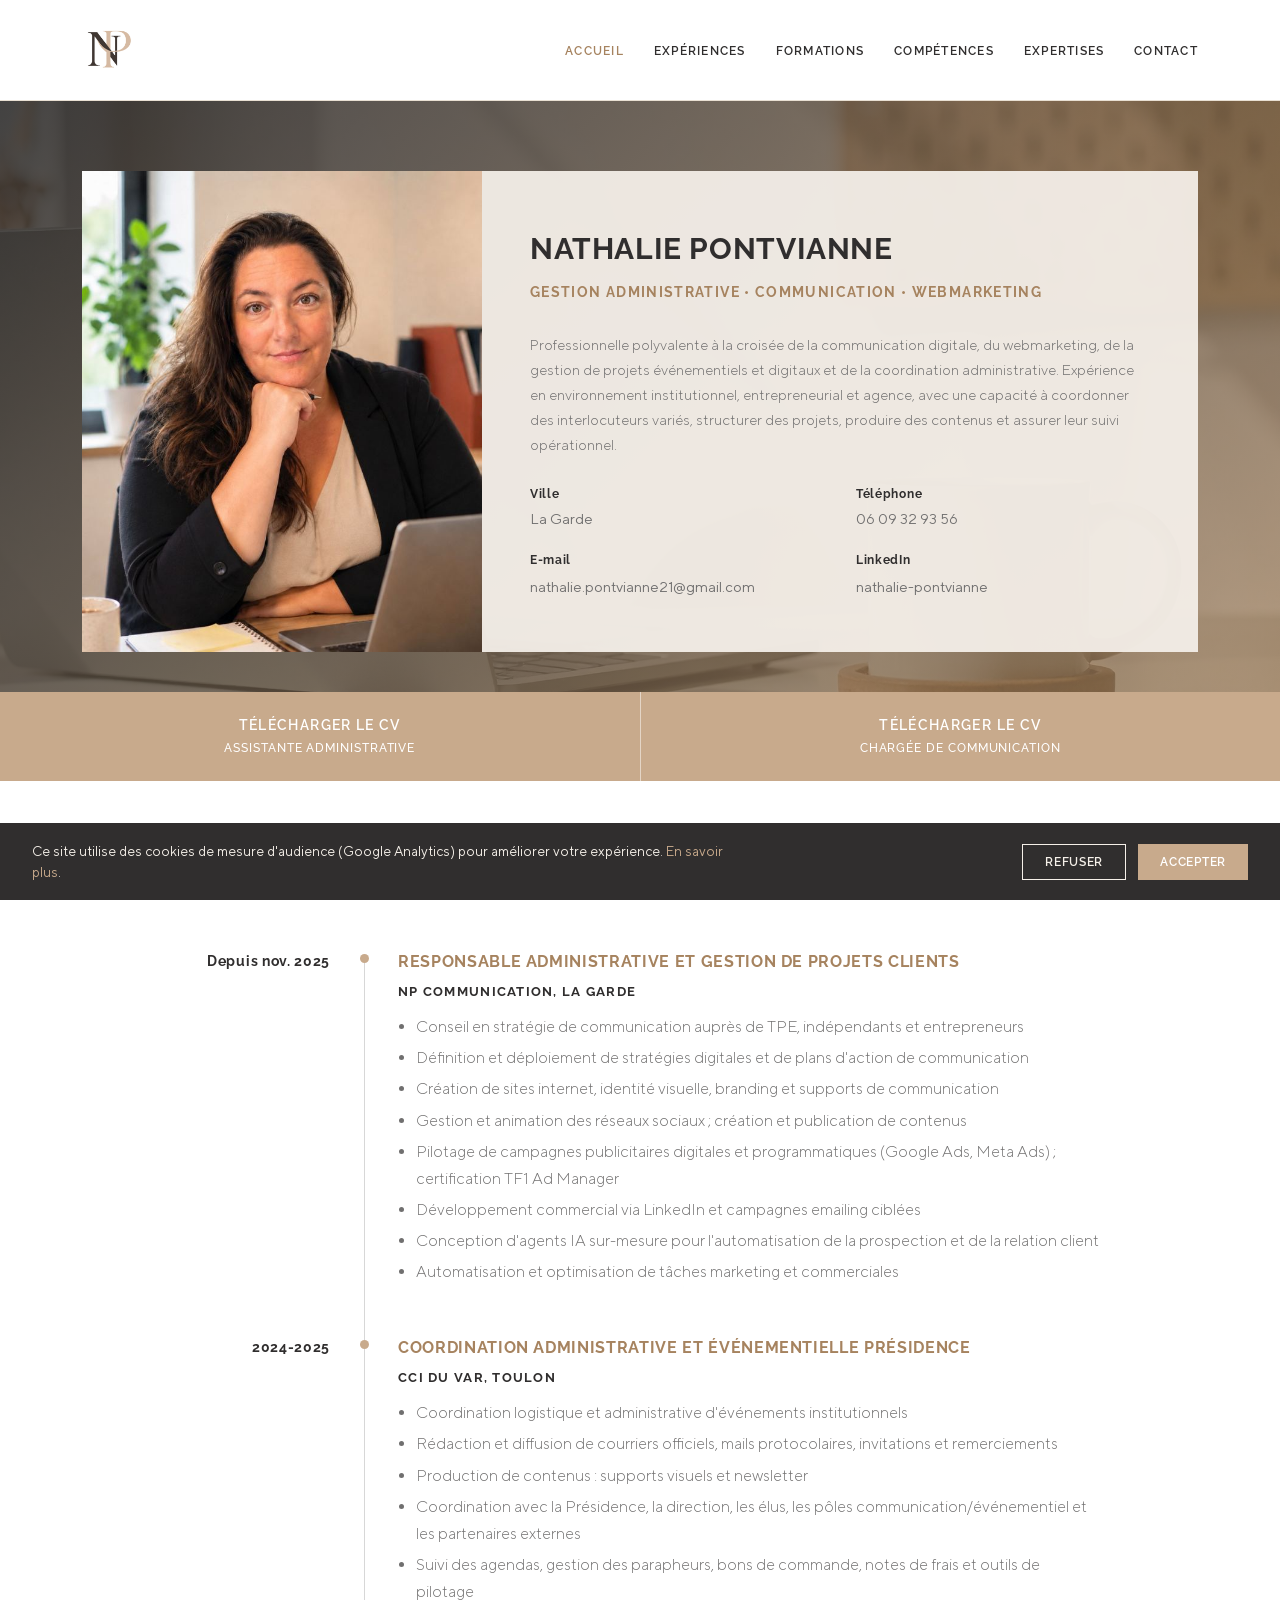
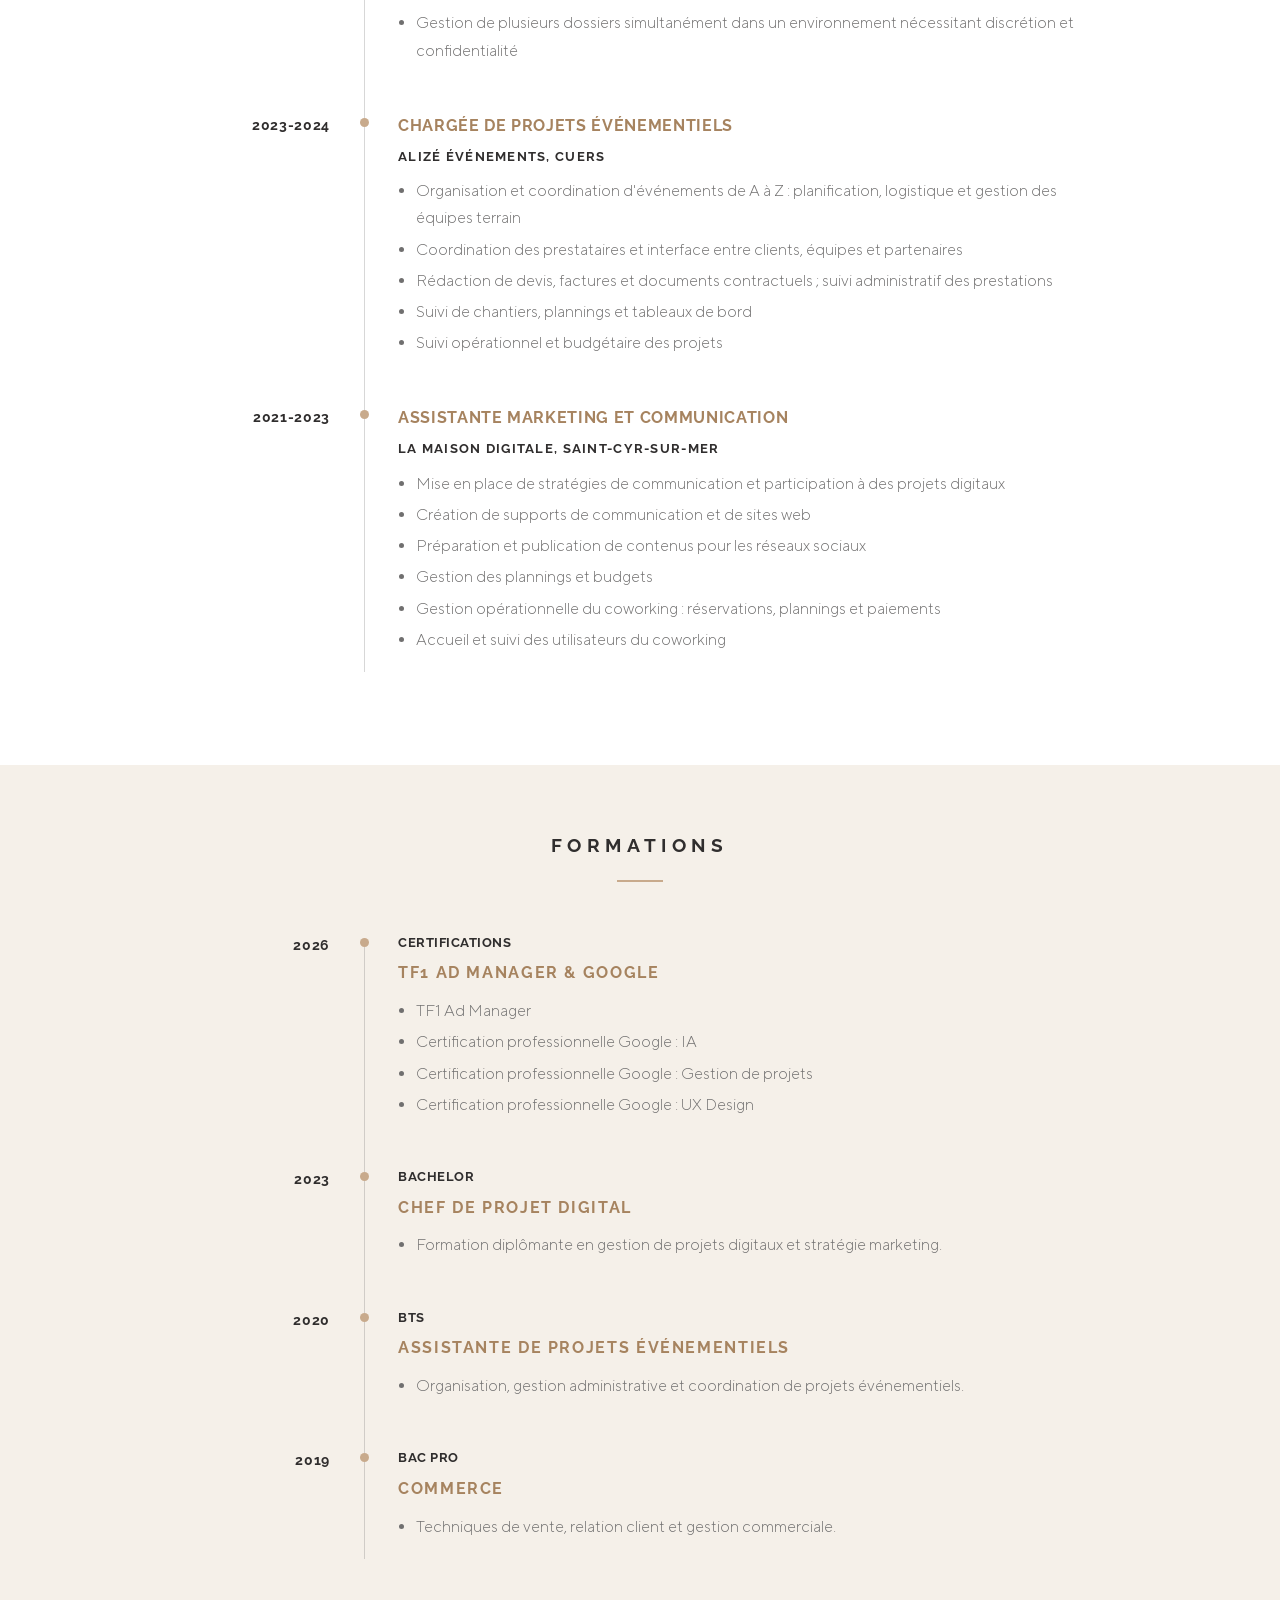
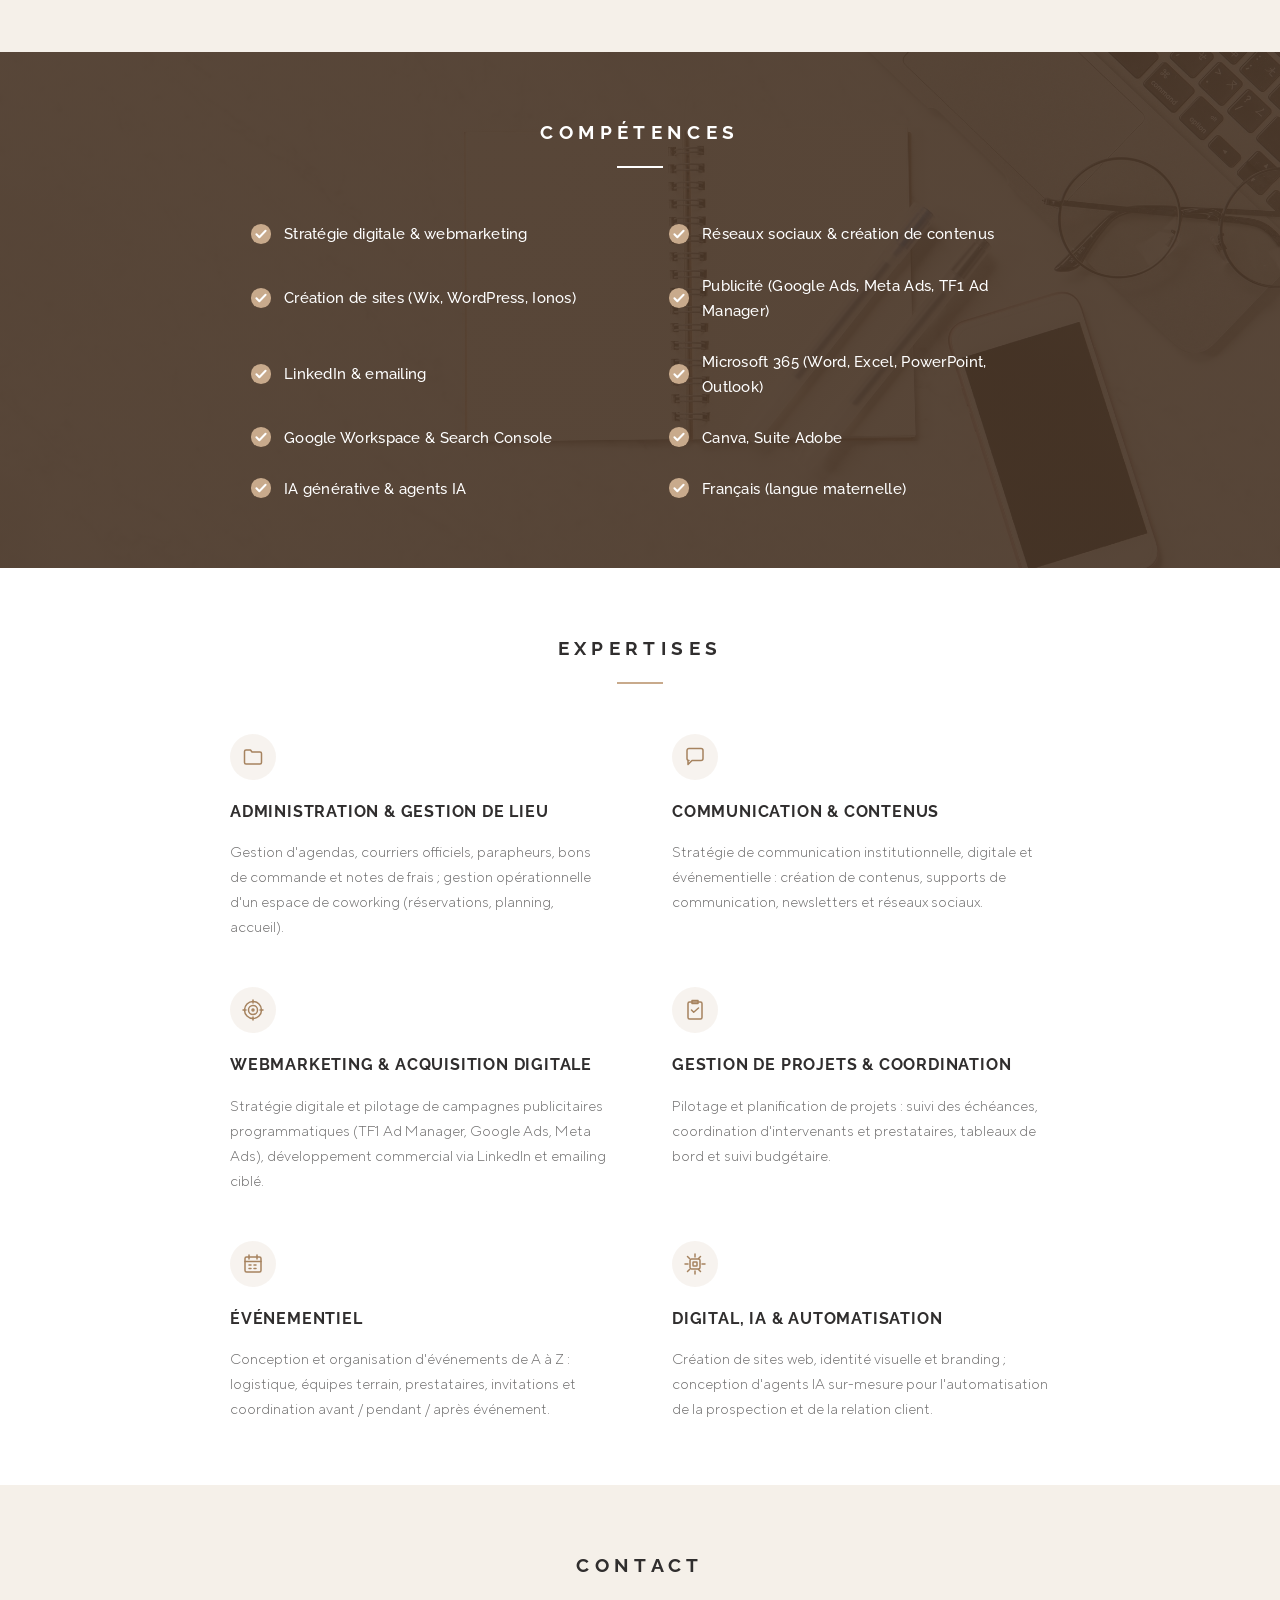
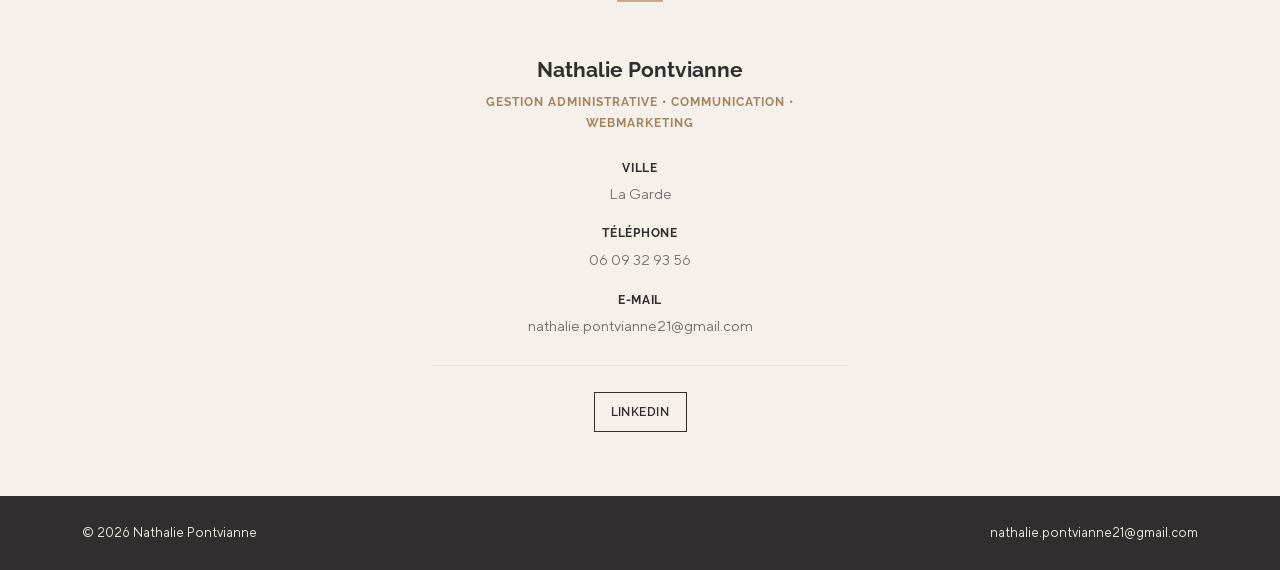
==== index.html @ ce3da9fb "Update index.html" ====
<!DOCTYPE html>
<html lang="fr">
<head>
<meta charset="UTF-8">
<meta name="viewport" content="width=device-width, initial-scale=1.0">
<title>Nathalie Pontvianne | Communication • Webmarketing • Gestion administrative</title>
<meta name="description" content="Nathalie Pontvianne, Communication, Webmarketing et Gestion administrative à La Garde : expérience, formation, expertise et contact.">
<link rel="preconnect" href="https://fonts.googleapis.com">
<link rel="preconnect" href="https://fonts.gstatic.com" crossorigin>
<link href="https://fonts.googleapis.com/css2?family=Raleway:wght@500;600;700;800&display=swap" rel="stylesheet">
<link rel="stylesheet" href="css/style.css?v=6">
<script>
  window.dataLayer = window.dataLayer || [];
  function gtag(){dataLayer.push(arguments);}
  gtag('consent', 'default', { 'analytics_storage': 'denied' });
</script>
<script async src="https://www.googletagmanager.com/gtag/js?id=G-CS874R4XL4"></script>
<script>
  gtag('js', new Date());
  gtag('config', 'G-CS874R4XL4');
</script>
</head>
<body>

<header class="site-header">
  <div class="wrap">
    <a href="#accueil" class="brand">
      <img src="assets/logo-np.png" alt="Nathalie Pontvianne" class="brand-logo">
    </a>
    <button type="button" class="nav-toggle" id="navToggle" aria-label="Ouvrir le menu" aria-expanded="false" aria-controls="siteNav">
      <span></span>
      <span></span>
      <span></span>
    </button>
    <nav id="siteNav">
      <ul>
        <li><a href="#accueil" class="active">Accueil</a></li>
        <li><a href="#experience">Expériences</a></li>
        <li><a href="#formation">Formations</a></li>
        <li><a href="#competences">Compétences</a></li>
        <li><a href="#expertise">Expertises</a></li>
        <li><a href="#contact">Contact</a></li>
      </ul>
    </nav>
  </div>
</header>

<section class="hero" id="accueil">
  <div class="hero-cards">
    <div class="hero-photo-card">
      <img src="assets/photo-hero.jpg" alt="Nathalie Pontvianne">
    </div>
    <div class="hero-info-card">
      <h1>Nathalie Pontvianne</h1>
      <p class="title">Gestion administrative • Communication • Webmarketing</p>
      <p class="bio">Professionnelle polyvalente à la croisée de la communication digitale, du webmarketing, de la gestion de projets événementiels et digitaux et de la coordination administrative. Expérience en environnement institutionnel, entrepreneurial et agence, avec une capacité à coordonner des interlocuteurs variés, structurer des projets, produire des contenus et assurer leur suivi opérationnel.</p>
      <div class="hero-facts">
        <div class="fact">
          <span class="label">Ville</span>
          <div>La Garde</div>
        </div>
        <div class="fact">
          <span class="label">Téléphone</span>
          <div>06 09 32 93 56</div>
        </div>
        <div class="fact">
          <span class="label">E-mail</span>
          <a href="mailto:nathalie.pontvianne21@gmail.com">nathalie.pontvianne21@gmail.com</a>
        </div>
        <div class="fact">
          <span class="label">LinkedIn</span>
          <a href="https://www.linkedin.com/in/nathalie-pontvianne/" target="_blank" rel="noopener">nathalie-pontvianne</a>
        </div>
      </div>
    </div>
  </div>
  <div class="hero-social">
    <a href="CV%20NATHALIE%20PONTVIANNE.pdf" download>Télécharger le CV<span>Assistante administrative</span></a>
    <a href="CV%20Nathalie%20Pontvianne%20Chargee%20communication.pdf" download>Télécharger le CV<span>Chargée de communication</span></a>
  </div>
</section>

<main>

  <section id="experience">
    <div class="section-title-wrap">
      <div class="section-title">Expériences</div>
    </div>
    <div class="wrap timeline">

      <div class="timeline-row">
        <div class="date">Depuis nov. 2025</div>
        <div class="dot"></div>
        <div>
          <span class="role-label">Responsable administrative et gestion de projets clients</span>
          <h3>NP Communication, La Garde</h3>
          <ul>
            <li>Conseil en stratégie de communication auprès de TPE, indépendants et entrepreneurs</li>
            <li>Définition et déploiement de stratégies digitales et de plans d'action de communication</li>
            <li>Création de sites internet, identité visuelle, branding et supports de communication</li>
            <li>Gestion et animation des réseaux sociaux ; création et publication de contenus</li>
            <li>Pilotage de campagnes publicitaires digitales et programmatiques (Google Ads, Meta Ads) ; certification TF1 Ad Manager</li>
            <li>Développement commercial via LinkedIn et campagnes emailing ciblées</li>
            <li>Conception d'agents IA sur-mesure pour l'automatisation de la prospection et de la relation client</li>
            <li>Automatisation et optimisation de tâches marketing et commerciales</li>
          </ul>
        </div>
      </div>

      <div class="timeline-row">
        <div class="date">2024-2025</div>
        <div class="dot"></div>
        <div>
          <span class="role-label">Coordination administrative et événementielle présidence</span>
          <h3>CCI du Var, Toulon</h3>
          <ul>
            <li>Coordination logistique et administrative d'événements institutionnels</li>
            <li>Rédaction et diffusion de courriers officiels, mails protocolaires, invitations et remerciements</li>
            <li>Production de contenus : supports visuels et newsletter</li>
            <li>Coordination avec la Présidence, la direction, les élus, les pôles communication/événementiel et les partenaires externes</li>
            <li>Suivi des agendas, gestion des parapheurs, bons de commande, notes de frais et outils de pilotage</li>
            <li>Gestion de plusieurs dossiers simultanément dans un environnement nécessitant discrétion et confidentialité</li>
          </ul>
        </div>
      </div>

      <div class="timeline-row">
        <div class="date">2023-2024</div>
        <div class="dot"></div>
        <div>
          <span class="role-label">Chargée de projets événementiels</span>
          <h3>Alizé Événements, Cuers</h3>
          <ul>
            <li>Organisation et coordination d'événements de A à Z : planification, logistique et gestion des équipes terrain</li>
            <li>Coordination des prestataires et interface entre clients, équipes et partenaires</li>
            <li>Rédaction de devis, factures et documents contractuels ; suivi administratif des prestations</li>
            <li>Suivi de chantiers, plannings et tableaux de bord</li>
            <li>Suivi opérationnel et budgétaire des projets</li>
          </ul>
        </div>
      </div>

      <div class="timeline-row">
        <div class="date">2021-2023</div>
        <div class="dot"></div>
        <div>
          <span class="role-label">Assistante marketing et communication</span>
          <h3>La Maison Digitale, Saint-Cyr-sur-Mer</h3>
          <ul>
            <li>Mise en place de stratégies de communication et participation à des projets digitaux</li>
            <li>Création de supports de communication et de sites web</li>
            <li>Préparation et publication de contenus pour les réseaux sociaux</li>
            <li>Gestion des plannings et budgets</li>
            <li>Gestion opérationnelle du coworking : réservations, plannings et paiements</li>
            <li>Accueil et suivi des utilisateurs du coworking</li>
          </ul>
        </div>
      </div>

    </div>
  </section>

  <section id="formation">
    <div class="section-title-wrap">
      <div class="section-title">Formations</div>
    </div>
    <div class="wrap timeline">

      <div class="timeline-row">
        <div class="date">2026</div>
        <div class="dot"></div>
        <div>
          <span class="role-label">Certifications</span>
          <h3>TF1 Ad Manager &amp; Google</h3>
          <ul>
            <li>TF1 Ad Manager</li>
            <li>Certification professionnelle Google : IA</li>
            <li>Certification professionnelle Google : Gestion de projets</li>
            <li>Certification professionnelle Google : UX Design</li>
          </ul>
        </div>
      </div>

      <div class="timeline-row">
        <div class="date">2023</div>
        <div class="dot"></div>
        <div>
          <span class="role-label">Bachelor</span>
          <h3>Chef de Projet Digital</h3>
          <ul><li>Formation diplômante en gestion de projets digitaux et stratégie marketing.</li></ul>
        </div>
      </div>

      <div class="timeline-row">
        <div class="date">2020</div>
        <div class="dot"></div>
        <div>
          <span class="role-label">BTS</span>
          <h3>Assistante de projets événementiels</h3>
          <ul><li>Organisation, gestion administrative et coordination de projets événementiels.</li></ul>
        </div>
      </div>

      <div class="timeline-row">
        <div class="date">2019</div>
        <div class="dot"></div>
        <div>
          <span class="role-label">Bac Pro</span>
          <h3>Commerce</h3>
          <ul><li>Techniques de vente, relation client et gestion commerciale.</li></ul>
        </div>
      </div>

    </div>
  </section>

  <section id="competences" class="competences">
    <div class="section-title-wrap">
      <div class="section-title">Compétences</div>
    </div>
    <div class="wrap">
      <div class="competences-grid">
        <div class="tag">Stratégie digitale & webmarketing</div>
        <div class="tag">Réseaux sociaux & création de contenus</div>
        <div class="tag">Création de sites (Wix, WordPress, Ionos)</div>
        <div class="tag">Publicité (Google Ads, Meta Ads, TF1 Ad Manager)</div>
        <div class="tag">LinkedIn & emailing</div>
        <div class="tag">Microsoft 365 (Word, Excel, PowerPoint, Outlook)</div>
        <div class="tag">Google Workspace & Search Console</div>
        <div class="tag">Canva, Suite Adobe</div>
        <div class="tag">IA générative & agents IA</div>
        <div class="tag">Français (langue maternelle)</div>
      </div>
    </div>
  </section>

  <section id="expertise">
    <div class="section-title-wrap">
      <div class="section-title">Expertises</div>
    </div>
    <div class="wrap">
      <div class="expertise-grid">
        <div class="item">
          <span class="icon" aria-hidden="true">
            <svg viewBox="0 0 24 24" fill="none" stroke="currentColor" stroke-width="1.5" stroke-linecap="round" stroke-linejoin="round"><path d="M3.5 6.5A1.5 1.5 0 0 1 5 5h4.5l1.5 2H19A1.5 1.5 0 0 1 20.5 8.5v9A1.5 1.5 0 0 1 19 19H5A1.5 1.5 0 0 1 3.5 17.5v-11Z"></path></svg>
          </span>
          <h3>Administration &amp; gestion de lieu</h3>
          <p>Gestion d'agendas, courriers officiels, parapheurs, bons de commande et notes de frais ; gestion opérationnelle d'un espace de coworking (réservations, planning, accueil).</p>
        </div>
        <div class="item">
          <span class="icon" aria-hidden="true">
            <svg viewBox="0 0 24 24" fill="none" stroke="currentColor" stroke-width="1.5" stroke-linecap="round" stroke-linejoin="round"><path d="M4 5.5A2 2 0 0 1 6 3.5h12A2 2 0 0 1 20 5.5v8A2 2 0 0 1 18 15.5H9l-4 4v-4H6A2 2 0 0 1 4 13.5v-8Z"></path></svg>
          </span>
          <h3>Communication &amp; contenus</h3>
          <p>Stratégie de communication institutionnelle, digitale et événementielle : création de contenus, supports de communication, newsletters et réseaux sociaux.</p>
        </div>
        <div class="item">
          <span class="icon" aria-hidden="true">
            <svg viewBox="0 0 24 24" fill="none" stroke="currentColor" stroke-width="1.5" stroke-linecap="round" stroke-linejoin="round"><circle cx="12" cy="12" r="8.5"></circle><circle cx="12" cy="12" r="4.5"></circle><circle cx="12" cy="12" r="1"></circle><path d="M12 2v3M12 19v3M2 12h3M19 12h3"></path></svg>
          </span>
          <h3>Webmarketing &amp; acquisition digitale</h3>
          <p>Stratégie digitale et pilotage de campagnes publicitaires programmatiques (TF1 Ad Manager, Google Ads, Meta Ads), développement commercial via LinkedIn et emailing ciblé.</p>
        </div>
        <div class="item">
          <span class="icon" aria-hidden="true">
            <svg viewBox="0 0 24 24" fill="none" stroke="currentColor" stroke-width="1.5" stroke-linecap="round" stroke-linejoin="round"><rect x="5" y="4" width="14" height="17" rx="1.5"></rect><path d="M9 2.5h6v3H9z"></path><path d="M8.5 12l2.2 2.2L15.5 10"></path></svg>
          </span>
          <h3>Gestion de projets &amp; coordination</h3>
          <p>Pilotage et planification de projets : suivi des échéances, coordination d'intervenants et prestataires, tableaux de bord et suivi budgétaire.</p>
        </div>
        <div class="item">
          <span class="icon" aria-hidden="true">
            <svg viewBox="0 0 24 24" fill="none" stroke="currentColor" stroke-width="1.5" stroke-linecap="round" stroke-linejoin="round"><rect x="4" y="5" width="16" height="15" rx="1.5"></rect><path d="M4 9.5h16M8 3v4M16 3v4"></path><path d="M8 13h2M13 13h2M8 16.5h2M13 16.5h2"></path></svg>
          </span>
          <h3>Événementiel</h3>
          <p>Conception et organisation d'événements de A à Z : logistique, équipes terrain, prestataires, invitations et coordination avant / pendant / après événement.</p>
        </div>
        <div class="item">
          <span class="icon" aria-hidden="true">
            <svg viewBox="0 0 24 24" fill="none" stroke="currentColor" stroke-width="1.5" stroke-linecap="round" stroke-linejoin="round"><rect x="7" y="7" width="10" height="10" rx="1.5"></rect><rect x="10" y="10" width="4" height="4" rx="0.5"></rect><path d="M12 2v3M12 19v3M2 12h3M19 12h3M4.5 4.5l2 2M17.5 4.5l-2 2M4.5 19.5l2-2M17.5 19.5l-2-2"></path></svg>
          </span>
          <h3>Digital, IA &amp; automatisation</h3>
          <p>Création de sites web, identité visuelle et branding ; conception d'agents IA sur-mesure pour l'automatisation de la prospection et de la relation client.</p>
        </div>
      </div>
    </div>
  </section>

  <section id="contact" class="contact">
    <div class="section-title-wrap">
      <div class="section-title">Contact</div>
    </div>
    <div class="wrap contact-grid">
      <div class="contact-info">
        <h3>Nathalie Pontvianne</h3>
        <p class="title">Gestion administrative • Communication • Webmarketing</p>
        <div class="fact">
          <span class="label">Ville</span>
          <div>La Garde</div>
        </div>
        <div class="fact">
          <span class="label">Téléphone</span>
          <a href="tel:+330609329356">06 09 32 93 56</a>
        </div>
        <div class="fact">
          <span class="label">E-mail</span>
          <a href="mailto:nathalie.pontvianne21@gmail.com">nathalie.pontvianne21@gmail.com</a>
        </div>
        <div class="social-links">
          <a href="https://www.linkedin.com/in/nathalie-pontvianne/" target="_blank" rel="noopener">LinkedIn</a>
        </div>
      </div>
    </div>
  </section>

</main>

<footer>
  <div class="wrap">
    <div>© 2026 Nathalie Pontvianne</div>
    <div>nathalie.pontvianne21@gmail.com</div>
  </div>
</footer>

<script>
(function(){
  var toggle = document.getElementById('navToggle');
  var nav = document.getElementById('siteNav');
  if(!toggle || !nav) return;
  toggle.addEventListener('click', function(){
    var isOpen = nav.classList.toggle('open');
    toggle.classList.toggle('open', isOpen);
    toggle.setAttribute('aria-expanded', isOpen ? 'true' : 'false');
  });
  nav.querySelectorAll('a').forEach(function(link){
    link.addEventListener('click', function(){
      nav.classList.remove('open');
      toggle.classList.remove('open');
      toggle.setAttribute('aria-expanded', 'false');
    });
  });
})();
</script>

<div class="cookie-banner" id="cookieBanner">
  <p>Ce site utilise des cookies de mesure d'audience (Google Analytics) pour améliorer votre expérience. <a href="https://policies.google.com/privacy" target="_blank" rel="noopener">En savoir plus</a>.</p>
  <div class="cookie-banner-actions">
    <button type="button" id="cookieDecline">Refuser</button>
    <button type="button" id="cookieAccept">Accepter</button>
  </div>
</div>

<script>
(function(){
  var banner = document.getElementById('cookieBanner');
  var choice = localStorage.getItem('cookie_consent');
  if(!choice){
    banner.style.display = 'flex';
  } else if(choice === 'granted'){
    gtag('consent', 'update', { 'analytics_storage': 'granted' });
  }
  document.getElementById('cookieAccept').addEventListener('click', function(){
    localStorage.setItem('cookie_consent', 'granted');
    gtag('consent', 'update', { 'analytics_storage': 'granted' });
    banner.style.display = 'none';
  });
  document.getElementById('cookieDecline').addEventListener('click', function(){
    localStorage.setItem('cookie_consent', 'denied');
    banner.style.display = 'none';
  });
})();
</script>

</body>
</html>
---- css/style.css ----
@font-face {
  font-family: 'TT Norms Pro';
  src: url('../fonts/TTNormsPro-Regular.woff2') format('woff2');
  font-weight: 400;
  font-style: normal;
  font-display: swap;
}
@font-face {
  font-family: 'TT Norms Pro';
  src: url('../fonts/TTNormsPro-Light.woff2') format('woff2');
  font-weight: 300;
  font-style: normal;
  font-display: swap;
}
@font-face {
  font-family: 'TT Norms Pro';
  src: url('../fonts/TTNormsPro-LightItalic.woff2') format('woff2');
  font-weight: 300;
  font-style: italic;
  font-display: swap;
}

:root {
  --primary: #C8AA8C;
  --primary-dark: #A6835F;
  --grey: #706F6F;
  --dark: #302E2E;
  --white: #FFFFFF;
  --sand: #F5F0E9;
  --sand-line: #E9E0D3;
  --brown-deep: #4A3728;
  --max-width: 1180px;
}

* { box-sizing: border-box; }

html { scroll-behavior: smooth; }

body {
  margin: 0;
  font-family: 'TT Norms Pro', -apple-system, BlinkMacSystemFont, "Segoe UI", Helvetica, Arial, sans-serif;
  font-weight: 400;
  color: var(--dark);
  background: var(--white);
  line-height: 1.7;
}

h1, h2, h3, .brand, nav a, .section-title, .role-label {
  font-family: 'Raleway', sans-serif;
}

a { color: var(--primary-dark); text-decoration: none; }
a:hover { text-decoration: underline; }

img { max-width: 100%; display: block; }

.wrap {
  max-width: var(--max-width);
  margin: 0 auto;
  padding: 0 32px;
}

/* Header / nav */
header.site-header {
  background: var(--white);
  padding: 24px 0;
  position: sticky;
  top: 0;
  z-index: 20;
  border-bottom: 1px solid var(--sand-line);
}

header.site-header .wrap {
  display: flex;
  align-items: center;
  justify-content: space-between;
  flex-wrap: wrap;
  gap: 14px;
}

.brand {
  display: block;
  color: var(--dark);
  font-size: 1.35rem;
  font-weight: 700;
  letter-spacing: 0.02em;
}

.brand-logo {
  height: 52px;
  width: auto;
}

nav ul {
  list-style: none;
  display: flex;
  gap: 30px;
  margin: 0;
  padding: 0;
  flex-wrap: wrap;
}

nav a {
  color: var(--dark);
  font-size: 0.78rem;
  letter-spacing: 0.1em;
  font-weight: 600;
  text-transform: uppercase;
}

nav a:hover, nav a.active { color: var(--primary-dark); text-decoration: none; }

.nav-toggle {
  display: none;
  flex-direction: column;
  justify-content: center;
  align-items: center;
  gap: 5px;
  width: 32px;
  height: 32px;
  padding: 0;
  border: none;
  background: transparent;
  cursor: pointer;
  flex-shrink: 0;
}
.nav-toggle span {
  display: block;
  width: 24px;
  height: 2px;
  background: var(--dark);
  transition: transform 0.2s ease, opacity 0.2s ease;
}

/* ===== HERO ===== */
.hero {
  position: relative;
  background: linear-gradient(135deg, rgba(48,46,46,0.88), rgba(166,131,95,0.75)), url('../assets/hero-bg.jpg') center/cover no-repeat;
  padding: 70px 0 0;
}

.hero-cards {
  max-width: var(--max-width);
  margin: 0 auto;
  padding: 0 32px;
  display: flex;
  flex-wrap: wrap;
}

.hero-photo-card {
  width: 400px;
  flex-shrink: 0;
  overflow: hidden;
}

.hero-photo-card img {
  width: 100%;
  height: 100%;
  object-fit: cover;
  object-position: center 20%;
}

.hero-info-card {
  flex: 1 1 320px;
  background: rgba(245, 240, 233, 0.94);
  padding: 52px 48px;
  display: flex;
  flex-direction: column;
  justify-content: center;
  min-height: 460px;
}

.hero-info-card h1 {
  font-size: 1.9rem;
  font-weight: 700;
  letter-spacing: 0.02em;
  text-transform: uppercase;
  color: var(--dark);
  margin: 0 0 6px;
}

.hero-info-card .title {
  font-family: 'Raleway', sans-serif;
  font-size: 0.85rem;
  font-weight: 700;
  letter-spacing: 0.1em;
  text-transform: uppercase;
  color: var(--primary-dark);
  margin: 0 0 28px;
}

.hero-info-card .bio {
  font-size: 0.92rem;
  font-weight: 300;
  line-height: 1.7;
  color: var(--grey);
  margin: 0 0 28px;
  max-width: 620px;
}

.hero-facts {
  display: grid;
  grid-template-columns: 1fr 1fr;
  gap: 20px 32px;
}

.hero-facts .fact .label {
  display: block;
  font-family: 'Raleway', sans-serif;
  font-size: 0.72rem;
  font-weight: 700;
  letter-spacing: 0.06em;
  color: var(--dark);
  margin-bottom: 2px;
}

.hero-facts .fact div,
.hero-facts .fact a {
  font-size: 0.92rem;
  color: var(--grey);
}

.btn {
  display: inline-block;
  background: var(--primary);
  color: var(--white);
  padding: 13px 26px;
  border-radius: 2px;
  font-family: 'Raleway', sans-serif;
  font-weight: 600;
  font-size: 0.78rem;
  letter-spacing: 0.08em;
  text-transform: uppercase;
}

.btn:hover { background: var(--primary-dark); text-decoration: none; }

.btn.secondary {
  background: transparent;
  border: 1.5px solid var(--dark);
  color: var(--dark);
}
.btn.secondary:hover { background: var(--dark); color: var(--white); }

.hero-social {
  margin-top: 40px;
  display: flex;
}

.hero-social a + a { border-left: 1px solid rgba(255, 255, 255, 0.5); }

.hero-social a span {
  display: block;
  font-size: 0.72rem;
  font-weight: 500;
  letter-spacing: 0.08em;
  margin-top: 2px;
}

.hero-social a {
  display: block;
  flex: 1 1 0;
  background: var(--primary);
  color: var(--white);
  text-align: center;
  padding: 22px 12px;
  font-family: 'Raleway', sans-serif;
  font-weight: 600;
  font-size: 0.85rem;
  letter-spacing: 0.1em;
  text-transform: uppercase;
}
.hero-social a:hover { background: var(--primary-dark); text-decoration: none; }

/* ===== Section titles ===== */
.section-title-wrap {
  text-align: center;
  padding: 64px 0 30px;
}

.section-title {
  font-size: 1.2rem;
  font-weight: 700;
  letter-spacing: 0.28em;
  text-transform: uppercase;
  text-align: center;
  color: var(--dark);
  margin: 0 auto 20px;
}

.section-title::after {
  content: "";
  display: block;
  width: 46px;
  height: 2px;
  background: var(--primary);
  margin: 18px auto 0;
}

main section { padding-bottom: 64px; }

/* ===== Timeline (Expérience / Formation) ===== */
.timeline { overflow: hidden; }

.timeline-row {
  position: relative;
  display: grid;
  grid-template-columns: 150px 20px 1fr;
  gap: 0 24px;
  max-width: 920px;
  margin: 0 auto 44px;
}

.timeline-row::before {
  content: "";
  position: absolute;
  top: 15px;
  left: 184px;
  width: 1px;
  height: calc(100% + 35px);
  background: rgba(112, 111, 111, 0.28);
}

.timeline-row:last-child::before { height: 100%; }

.timeline-row .date {
  font-family: 'Raleway', sans-serif;
  font-weight: 700;
  font-size: 0.85rem;
  letter-spacing: 0.05em;
  color: var(--dark);
  text-align: right;
  padding-top: 2px;
}

.timeline-row .role-label {
  display: block;
  font-size: 1.02rem;
  font-weight: 700;
  letter-spacing: 0.04em;
  text-transform: uppercase;
  color: var(--primary-dark);
  margin-bottom: 6px;
}

.timeline-row .dot {
  width: 9px;
  height: 9px;
  border-radius: 50%;
  background: var(--primary);
  margin-top: 6px;
  justify-self: center;
  position: relative;
}

/* Separation between Expérience et Formation */
#formation {
  background: var(--sand);
}

/* In Formation, the diploma name should read bigger than the diploma type */
#formation .role-label {
  font-size: 0.8rem;
  color: var(--dark);
}
#formation h3 {
  font-size: 1.02rem;
  color: var(--primary-dark);
}

.timeline-row h3 {
  font-size: 0.8rem;
  font-weight: 700;
  letter-spacing: 0.1em;
  text-transform: uppercase;
  margin: 0 0 10px;
  color: var(--dark);
}

.timeline-row ul {
  margin: 0;
  padding-left: 18px;
  color: var(--grey);
  font-weight: 300;
}
.timeline-row li { margin-bottom: 4px; }

/* ===== Compétences (full-bleed, airy) ===== */
.competences {
  background: linear-gradient(rgba(74, 55, 40, 0.92), rgba(74, 55, 40, 0.92)), url('../assets/competences-bg.jpg') center/cover no-repeat;
}

.competences .section-title { color: var(--white); }
.competences .section-title::after { background: var(--white); }

.competences-grid {
  display: grid;
  grid-template-columns: 1fr 1fr;
  gap: 20px 56px;
  max-width: 780px;
  margin: 0 auto;
}

.competences-grid .tag {
  position: relative;
  color: var(--white);
  text-align: left;
  padding: 3px 0 3px 34px;
  font-family: 'Raleway', sans-serif;
  font-weight: 500;
  font-size: 0.92rem;
  letter-spacing: 0.02em;
  min-height: 22px;
  display: flex;
  align-items: center;
}

.competences-grid .tag::before {
  content: "";
  position: absolute;
  left: 0;
  top: 50%;
  transform: translateY(-50%);
  width: 22px;
  height: 22px;
  background-image: url("data:image/svg+xml,%3Csvg xmlns='http://www.w3.org/2000/svg' viewBox='0 0 24 24'%3E%3Ccircle cx='12' cy='12' r='11' fill='%23C8AA8C'/%3E%3Cpath d='M7 12.3l3.2 3.2L17 8.5' stroke='%23FFFFFF' stroke-width='2.2' fill='none' stroke-linecap='round' stroke-linejoin='round'/%3E%3C/svg%3E");
  background-size: contain;
  background-repeat: no-repeat;
}

/* ===== Expertise ===== */
.expertise-grid {
  display: grid;
  grid-template-columns: repeat(2, 1fr);
  gap: 48px 64px;
  max-width: 820px;
  margin: 0 auto;
  text-align: left;
}

.expertise-grid .item h3 {
  font-size: 1rem;
  font-weight: 700;
  letter-spacing: 0.05em;
  text-transform: uppercase;
  color: var(--dark);
  margin: 0 0 14px;
}

.expertise-grid .item .icon {
  display: flex;
  align-items: center;
  justify-content: center;
  width: 46px;
  height: 46px;
  margin: 0 0 18px;
  border-radius: 50%;
  background: rgba(200, 170, 140, 0.14);
  color: var(--primary-dark);
}
.expertise-grid .item .icon svg {
  width: 24px;
  height: 24px;
}

.expertise-grid .item p {
  color: var(--grey);
  font-weight: 300;
  font-size: 0.92rem;
  margin: 0;
}

/* ===== Contact ===== */
.contact {
  background: var(--sand);
}

.contact-grid {
  max-width: 480px;
  margin: 0 auto;
  text-align: center;
}

.contact-info h3 {
  font-size: 1.3rem;
  font-weight: 700;
  color: var(--dark);
  margin: 0 0 4px;
}

.contact-info .title {
  font-family: 'Raleway', sans-serif;
  font-size: 0.78rem;
  font-weight: 700;
  letter-spacing: 0.08em;
  text-transform: uppercase;
  color: var(--primary-dark);
  margin: 0 0 26px;
}

.contact-info .fact { margin-bottom: 18px; }
.contact-info .fact .label {
  display: block;
  font-family: 'Raleway', sans-serif;
  font-size: 0.72rem;
  font-weight: 700;
  letter-spacing: 0.06em;
  text-transform: uppercase;
  color: var(--dark);
  margin-bottom: 2px;
}
.contact-info .fact div, .contact-info .fact a { color: var(--grey); font-size: 0.92rem; }

.contact-info .social-links {
  display: flex;
  gap: 14px;
  margin-top: 26px;
  padding-top: 26px;
  border-top: 1px solid var(--sand-line);
  flex-wrap: wrap;
  justify-content: center;
}
.contact-info .social-links a {
  color: var(--dark);
  font-weight: 600;
  font-family: 'Raleway', sans-serif;
  font-size: 0.78rem;
  letter-spacing: 0.04em;
  text-transform: uppercase;
  border: 1px solid var(--dark);
  padding: 8px 16px;
}
.contact-info .social-links a:hover { background: var(--dark); color: var(--white); text-decoration: none; }

/* ===== Footer ===== */
footer {
  background: var(--dark);
  color: var(--sand);
  padding: 26px 0;
  font-size: 0.82rem;
}

footer .wrap {
  display: flex;
  justify-content: space-between;
  flex-wrap: wrap;
  gap: 10px;
  align-items: center;
}

footer a { color: var(--sand); }
footer a:hover { color: var(--primary); }

@media (max-width: 900px) {
  .expertise-grid { grid-template-columns: 1fr; gap: 36px; }
}

@media (max-width: 760px) {
  .hero { padding-top: 40px; }
  .hero-cards { flex-direction: column; }
    .hero-photo-card { flex: none; width: 100%; height: 300px; }
    .hero-info-card { flex: none; width: 100%; padding: 36px 28px; min-height: 0; justify-content: flex-start; }
  .hero-info-card .bio { max-width: none; }
  .hero-facts { grid-template-columns: 1fr; }
  .hero-social { flex-direction: column; }
  .hero-social a + a { border-left: none; border-top: 1px solid rgba(255, 255, 255, 0.5); }
  .timeline-row {
    display: block;
    grid-template-columns: none;
    border-left: 2px solid var(--sand-line);
    padding-left: 20px;
    margin-bottom: 36px;
  }
  .timeline-row .date { text-align: left; }
  .timeline-row .dot { display: none; }
  .timeline-row::before { display: none; }
  .timeline-row h3 { margin-top: 10px; }
  .competences-grid { grid-template-columns: 1fr; }
  footer .wrap { flex-direction: column; text-align: center; }

  .nav-toggle { display: flex; }
  .nav-toggle.open span:nth-child(1) { transform: translateY(7px) rotate(45deg); }
  .nav-toggle.open span:nth-child(2) { opacity: 0; }
  .nav-toggle.open span:nth-child(3) { transform: translateY(-7px) rotate(-45deg); }

  header.site-header .wrap { position: relative; }

  nav#siteNav {
    position: absolute;
    top: 100%;
    left: 0;
    right: 0;
    background: var(--white);
    border-bottom: 1px solid var(--sand-line);
    max-height: 0;
    overflow: hidden;
    transition: max-height 0.25s ease;
  }
  nav#siteNav.open { max-height: 400px; }
  nav#siteNav ul {
    flex-direction: column;
    gap: 0;
    padding: 8px 32px 20px;
  }
  nav#siteNav ul li { border-bottom: 1px solid var(--sand-line); }
  nav#siteNav ul li:last-child { border-bottom: none; }
  nav#siteNav ul li a { display: block; padding: 14px 0; }
}

/* ===== Cookie banner ===== */
.cookie-banner {
  display: none;
  position: fixed;
  left: 0;
  right: 0;
  bottom: 0;
  z-index: 50;
  background: var(--dark);
  color: var(--sand);
  padding: 18px 32px;
  align-items: center;
  justify-content: space-between;
  gap: 24px;
  flex-wrap: wrap;
}

.cookie-banner p {
  margin: 0;
  font-size: 0.85rem;
  line-height: 1.5;
  max-width: 720px;
}

.cookie-banner a { color: var(--primary); }

.cookie-banner-actions {
  display: flex;
  gap: 12px;
  flex-shrink: 0;
}

.cookie-banner-actions button {
  border: none;
  cursor: pointer;
  padding: 10px 22px;
  font-family: 'Raleway', sans-serif;
  font-weight: 600;
  font-size: 0.76rem;
  letter-spacing: 0.06em;
  text-transform: uppercase;
}

#cookieDecline {
  background: transparent;
  border: 1px solid var(--sand);
  color: var(--sand);
}
#cookieDecline:hover { background: rgba(245,240,233,0.1); }

#cookieAccept {
  background: var(--primary);
  color: var(--white);
}
#cookieAccept:hover { background: var(--primary-dark); }

@media (max-width: 600px) {
  .cookie-banner { flex-direction: column; align-items: flex-start; }
}
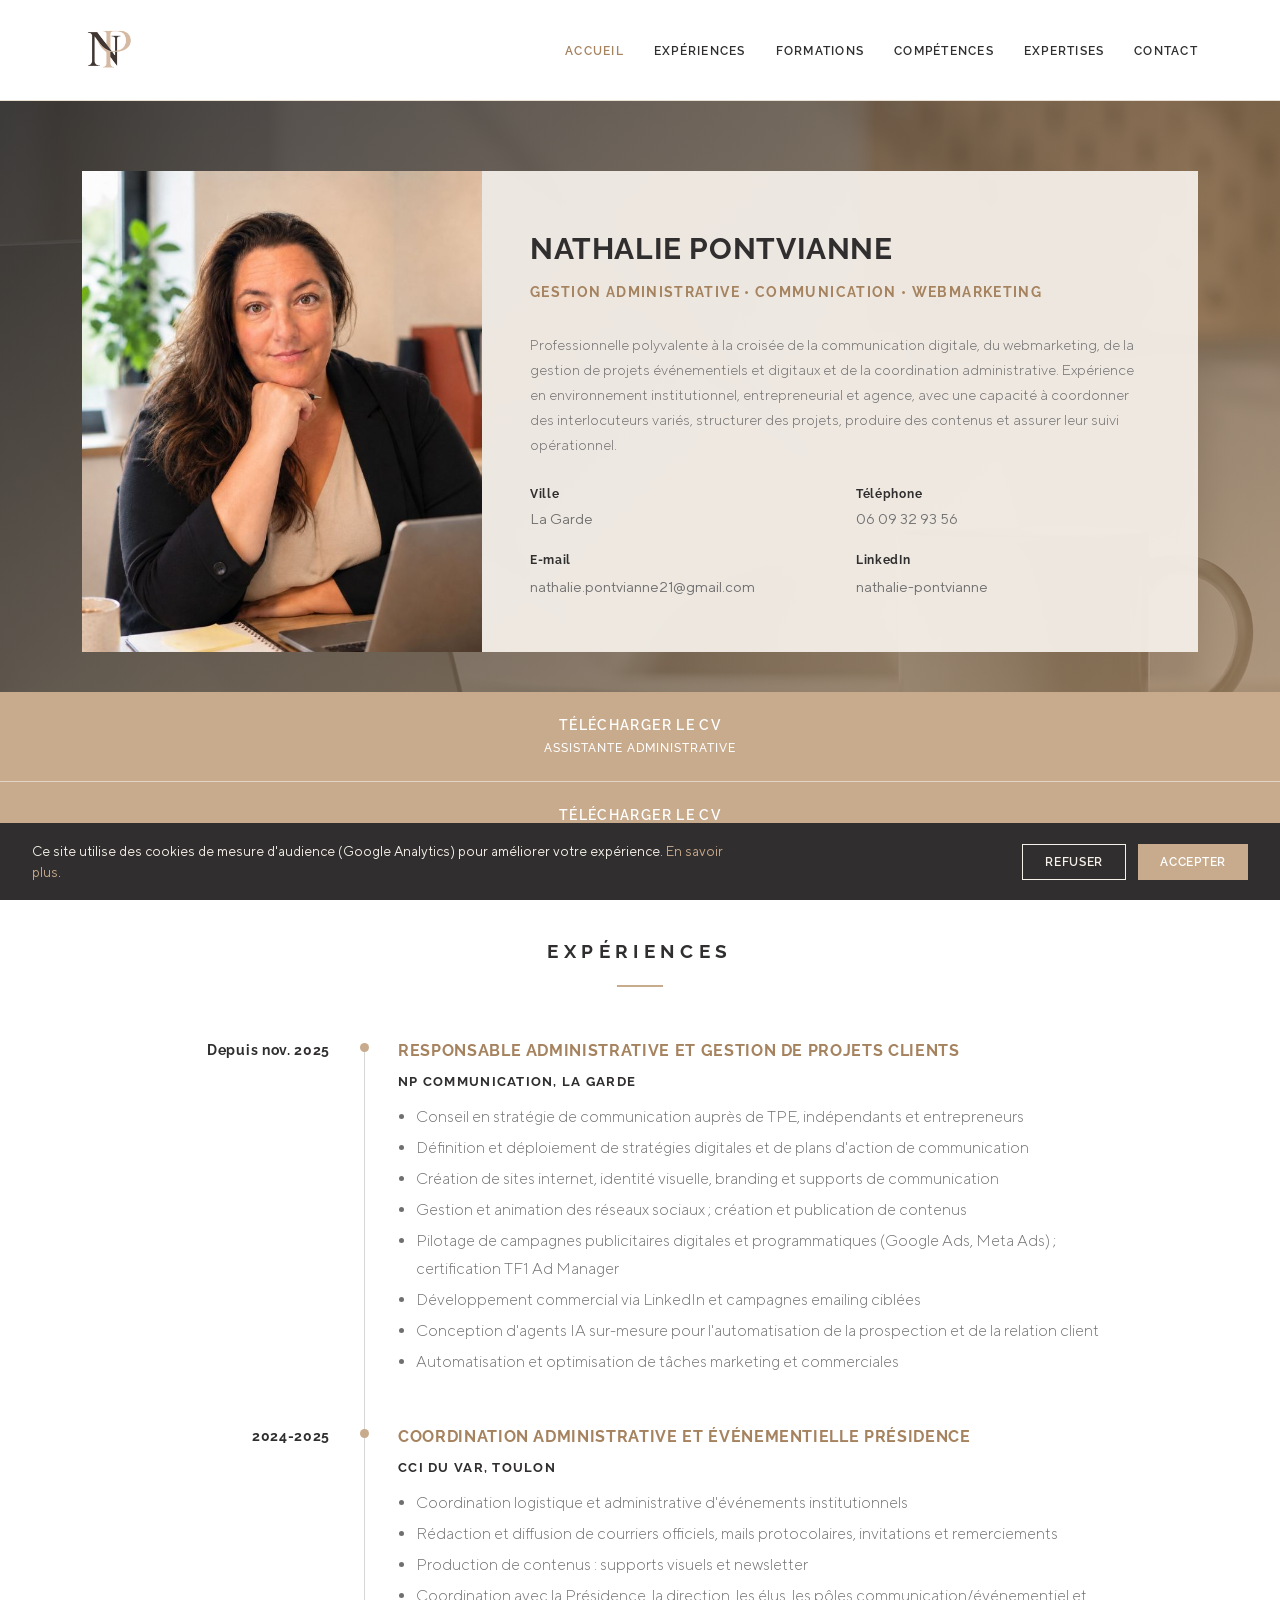
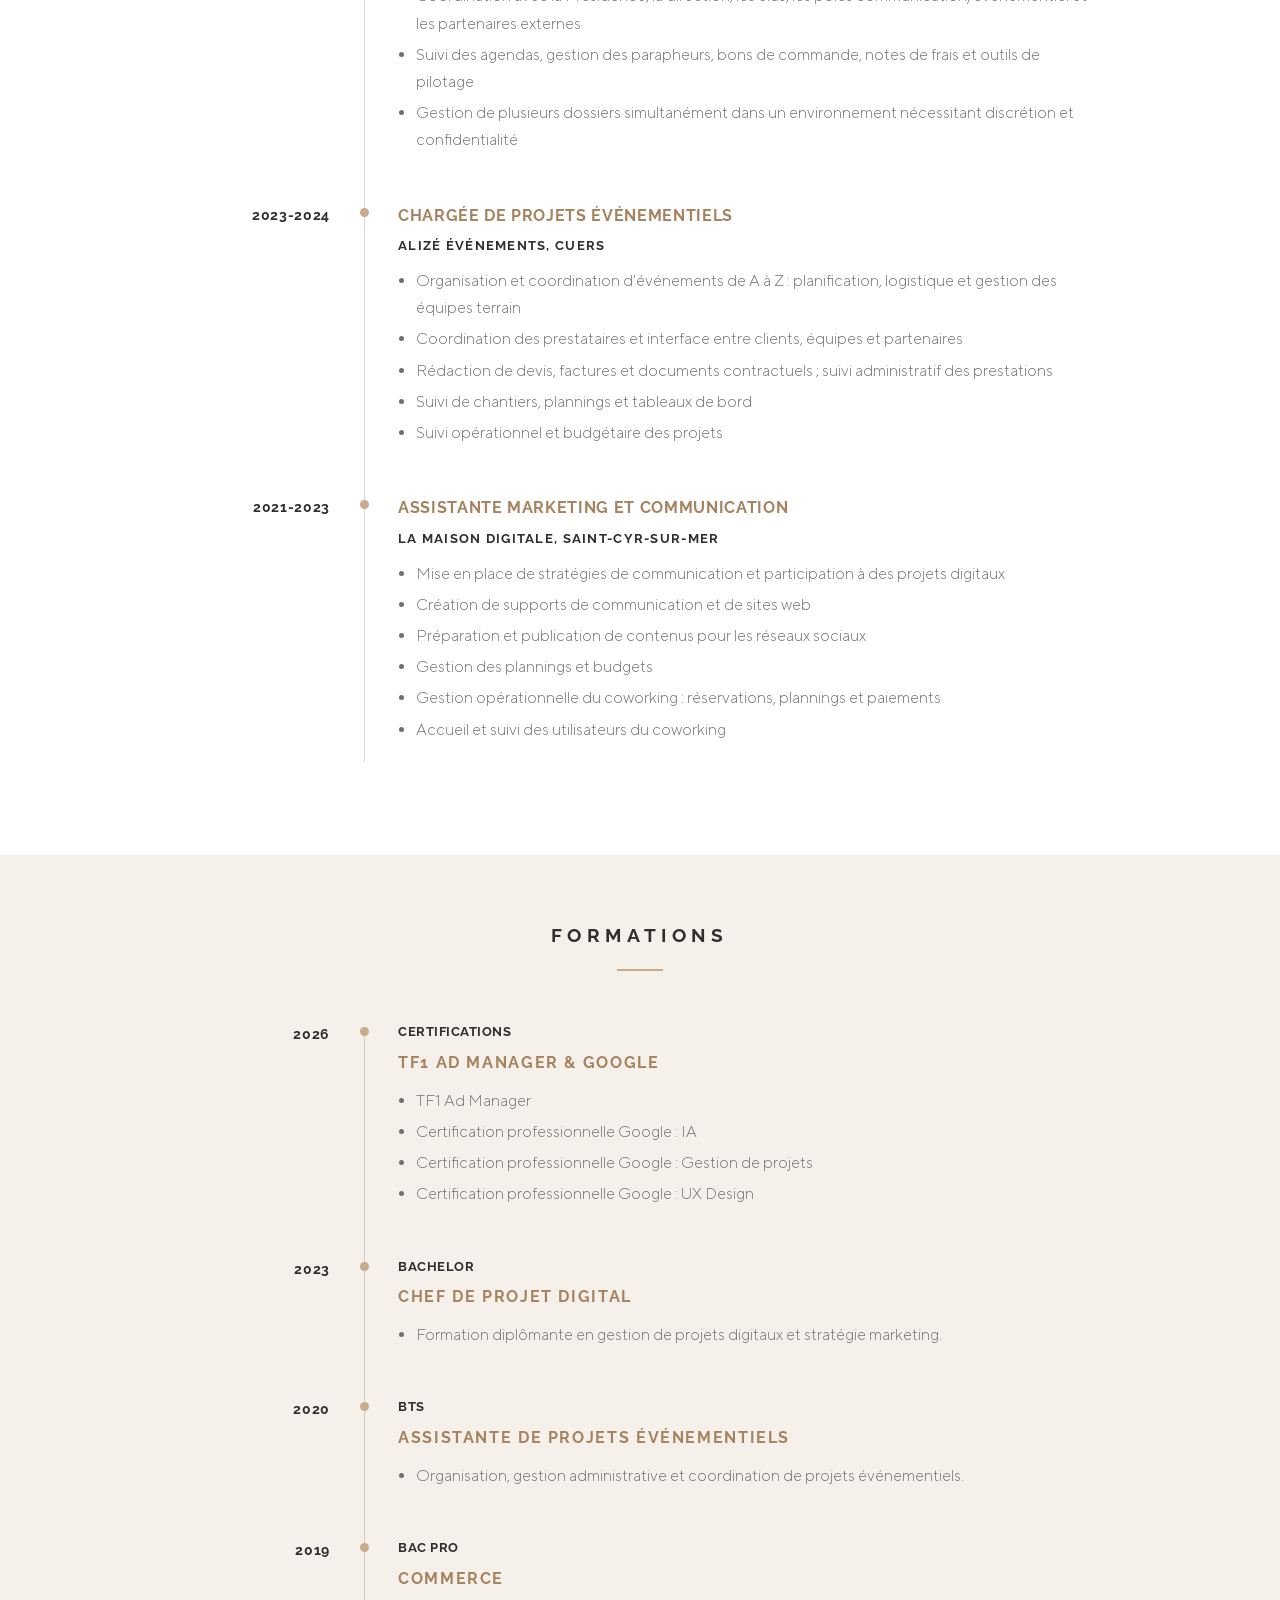
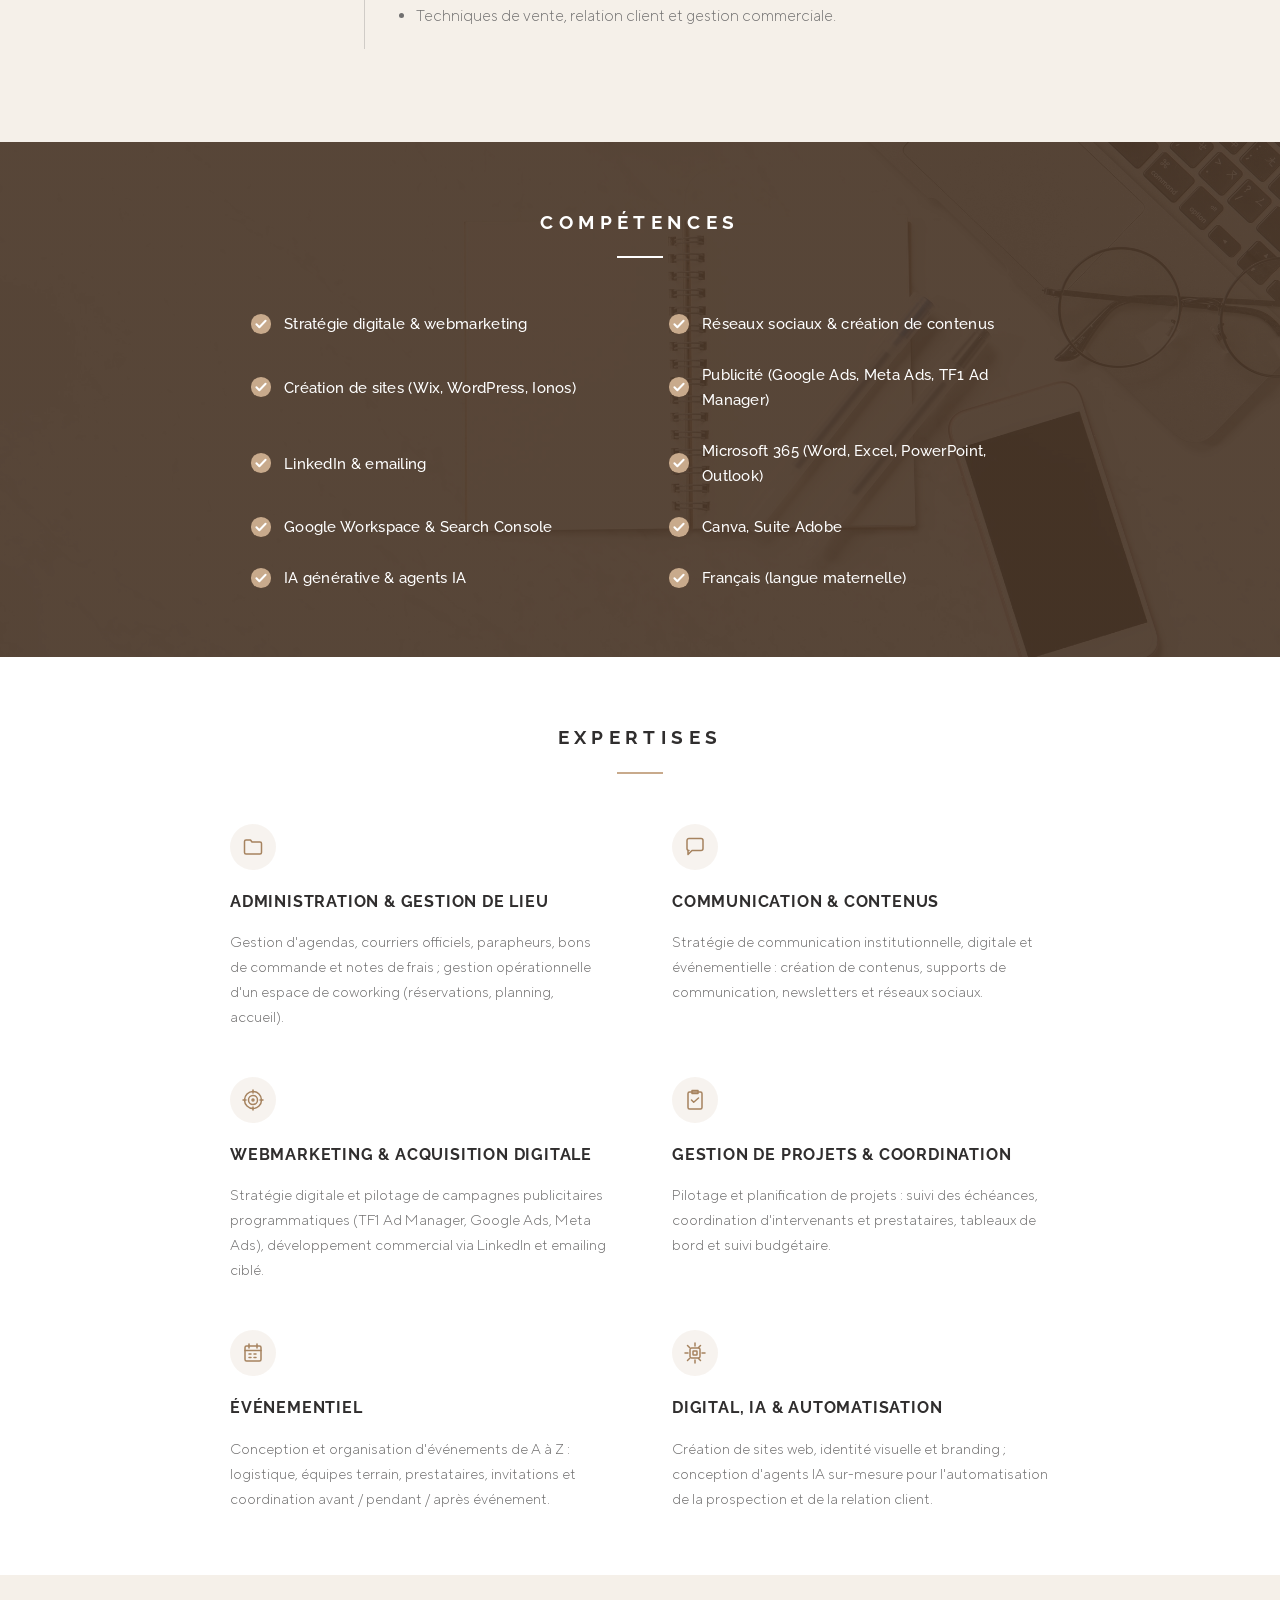
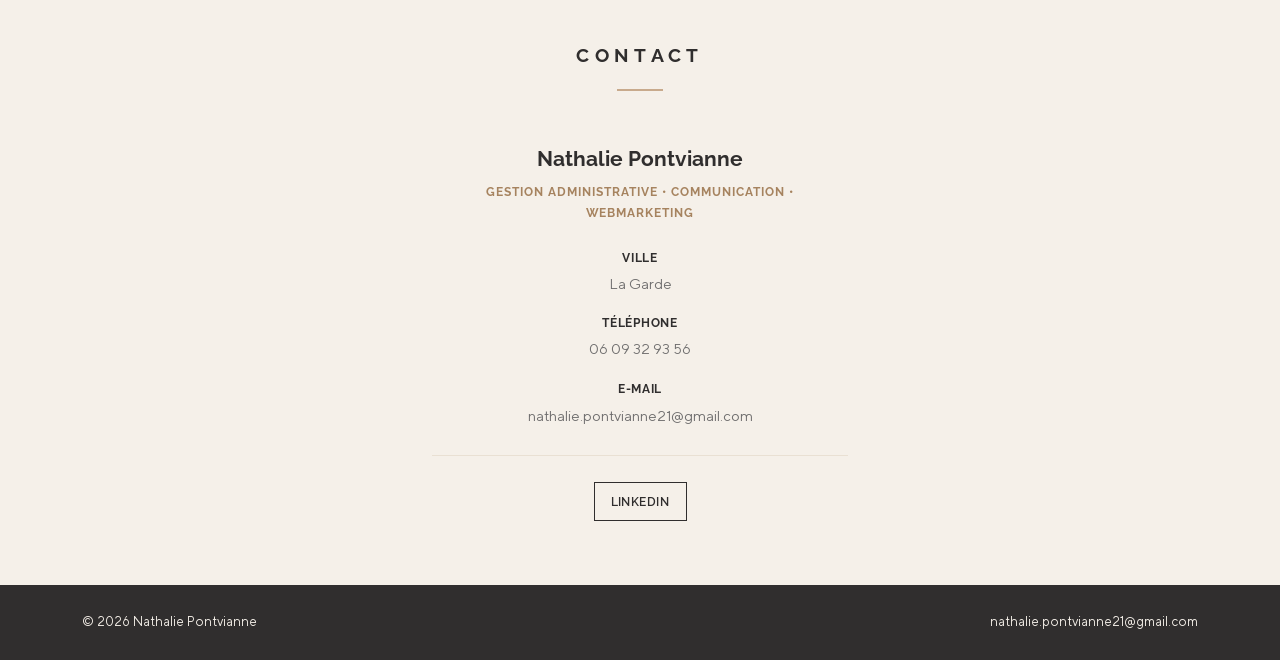
==== commit 91f9bcc4: "Update index.html" ====
--- a/index.html
+++ b/index.html
@@ -8,7 +8,7 @@
 <link rel="preconnect" href="https://fonts.googleapis.com">
 <link rel="preconnect" href="https://fonts.gstatic.com" crossorigin>
 <link href="https://fonts.googleapis.com/css2?family=Raleway:wght@500;600;700;800&display=swap" rel="stylesheet">
-<link rel="stylesheet" href="css/style.css?v=6">
+<link rel="stylesheet" href="css/style.css?v=7">
 <script>
   window.dataLayer = window.dataLayer || [];
   function gtag(){dataLayer.push(arguments);}
--- a/css/style.css
+++ b/css/style.css
@@ -245,9 +245,10 @@
 .hero-social {
   margin-top: 40px;
   display: flex;
-}
-
-.hero-social a + a { border-left: 1px solid rgba(255, 255, 255, 0.5); }
+  flex-direction: column;
+}
+
+.hero-social a + a { border-top: 1px solid rgba(255, 255, 255, 0.5); }
 
 .hero-social a span {
   display: block;
@@ -562,8 +563,6 @@
     .hero-info-card { flex: none; width: 100%; padding: 36px 28px; min-height: 0; justify-content: flex-start; }
   .hero-info-card .bio { max-width: none; }
   .hero-facts { grid-template-columns: 1fr; }
-  .hero-social { flex-direction: column; }
-  .hero-social a + a { border-left: none; border-top: 1px solid rgba(255, 255, 255, 0.5); }
   .timeline-row {
     display: block;
     grid-template-columns: none;
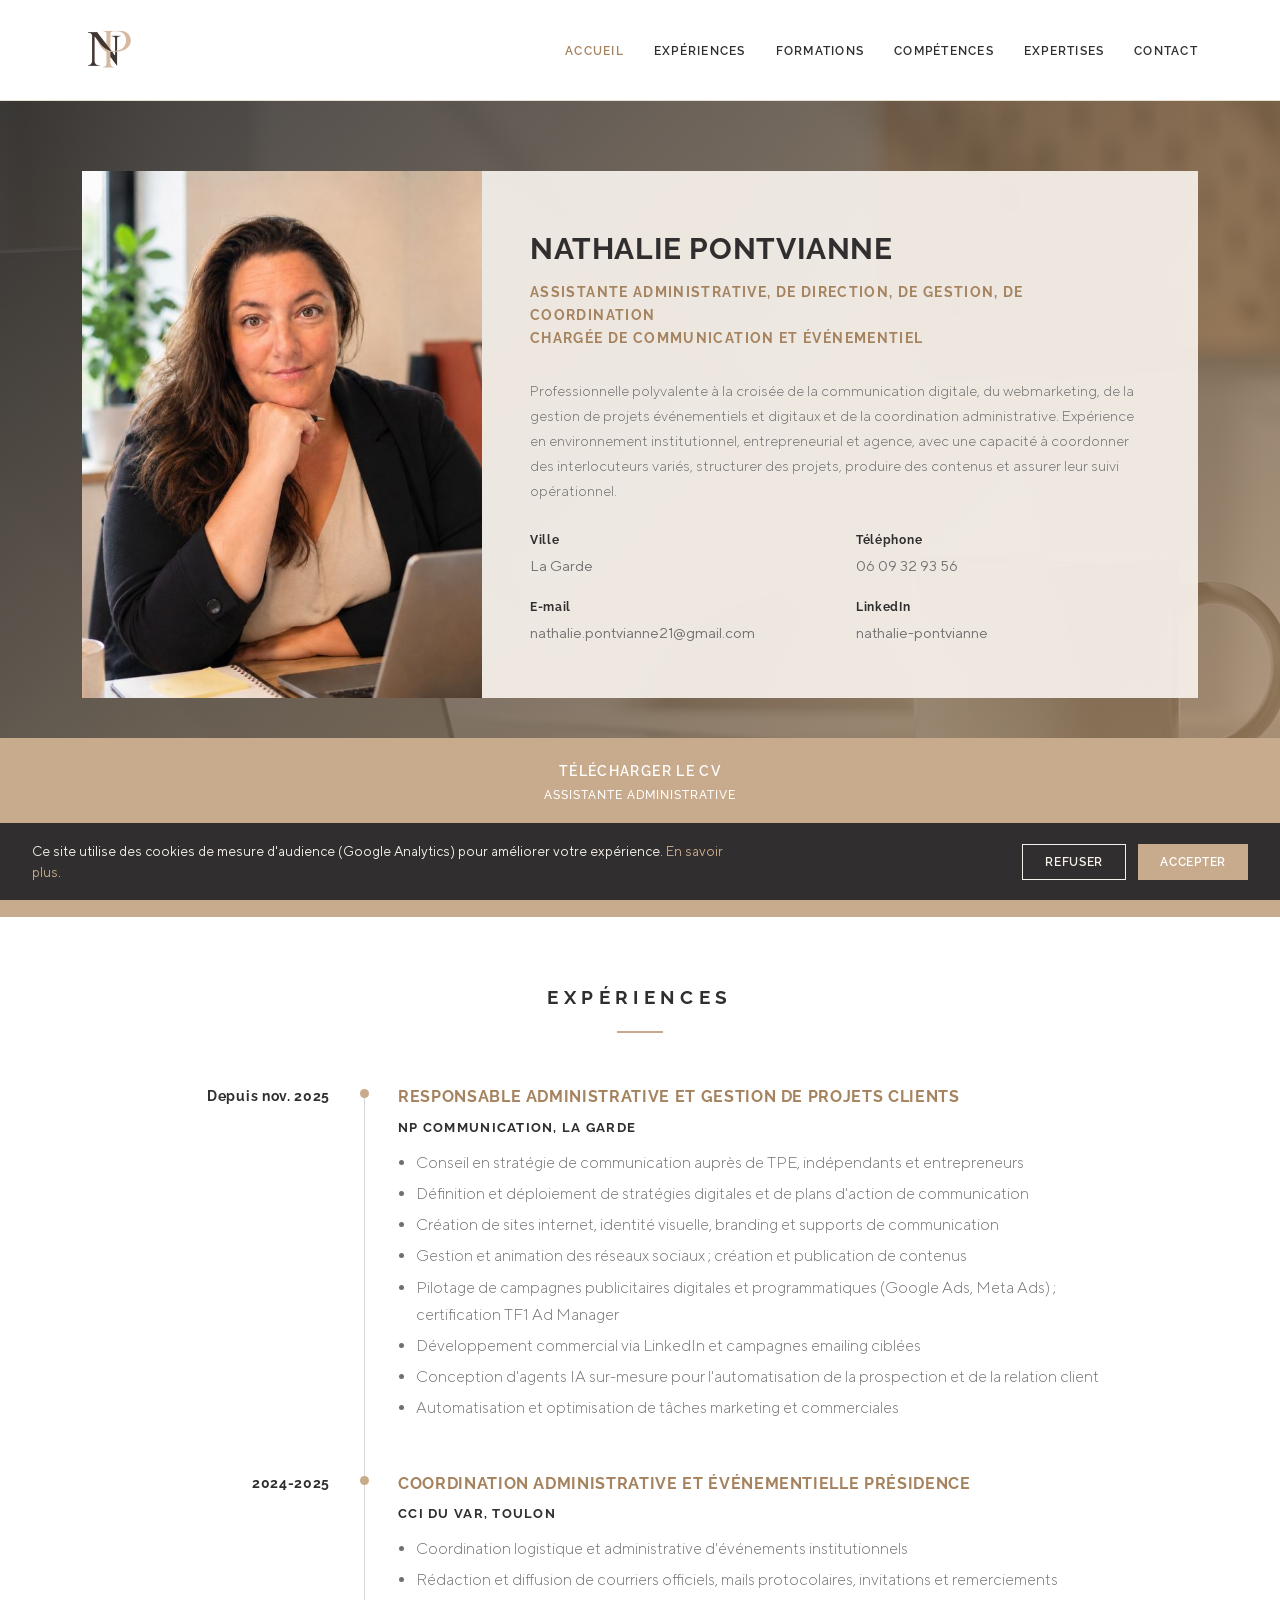
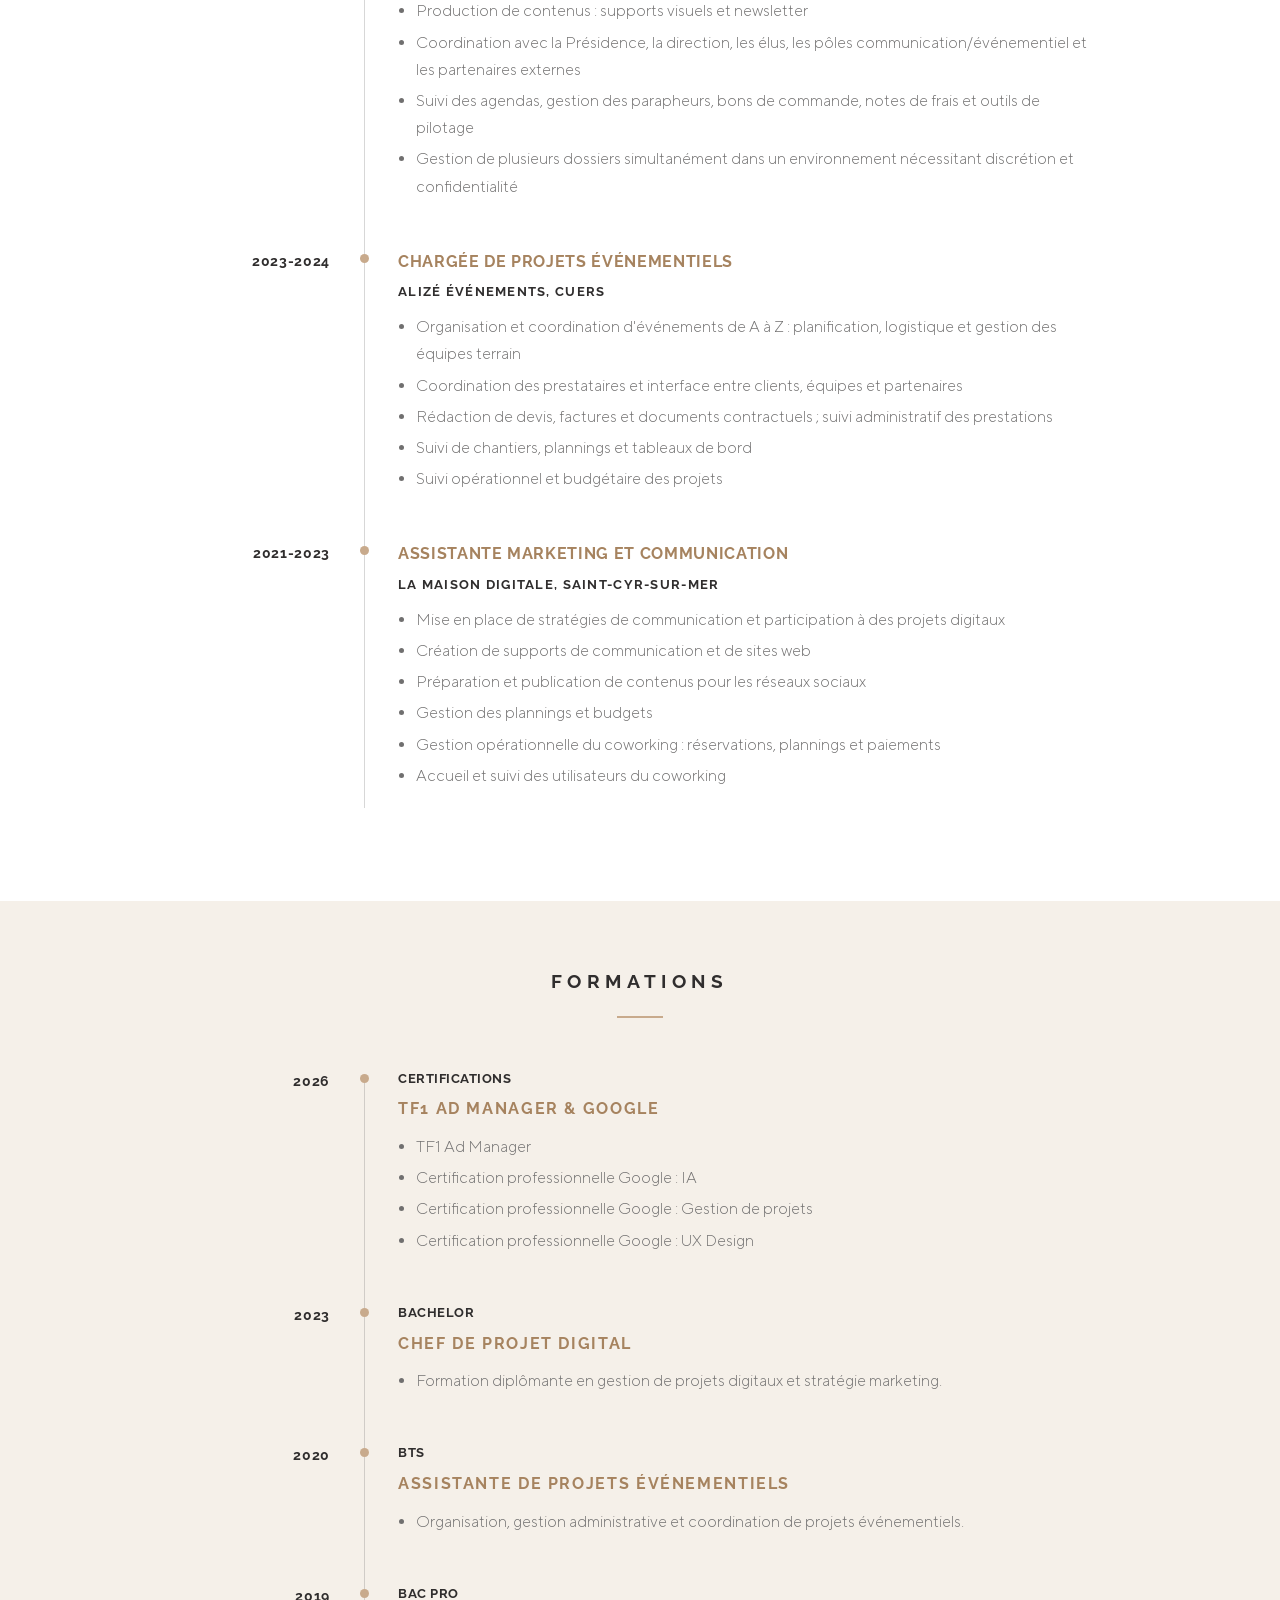
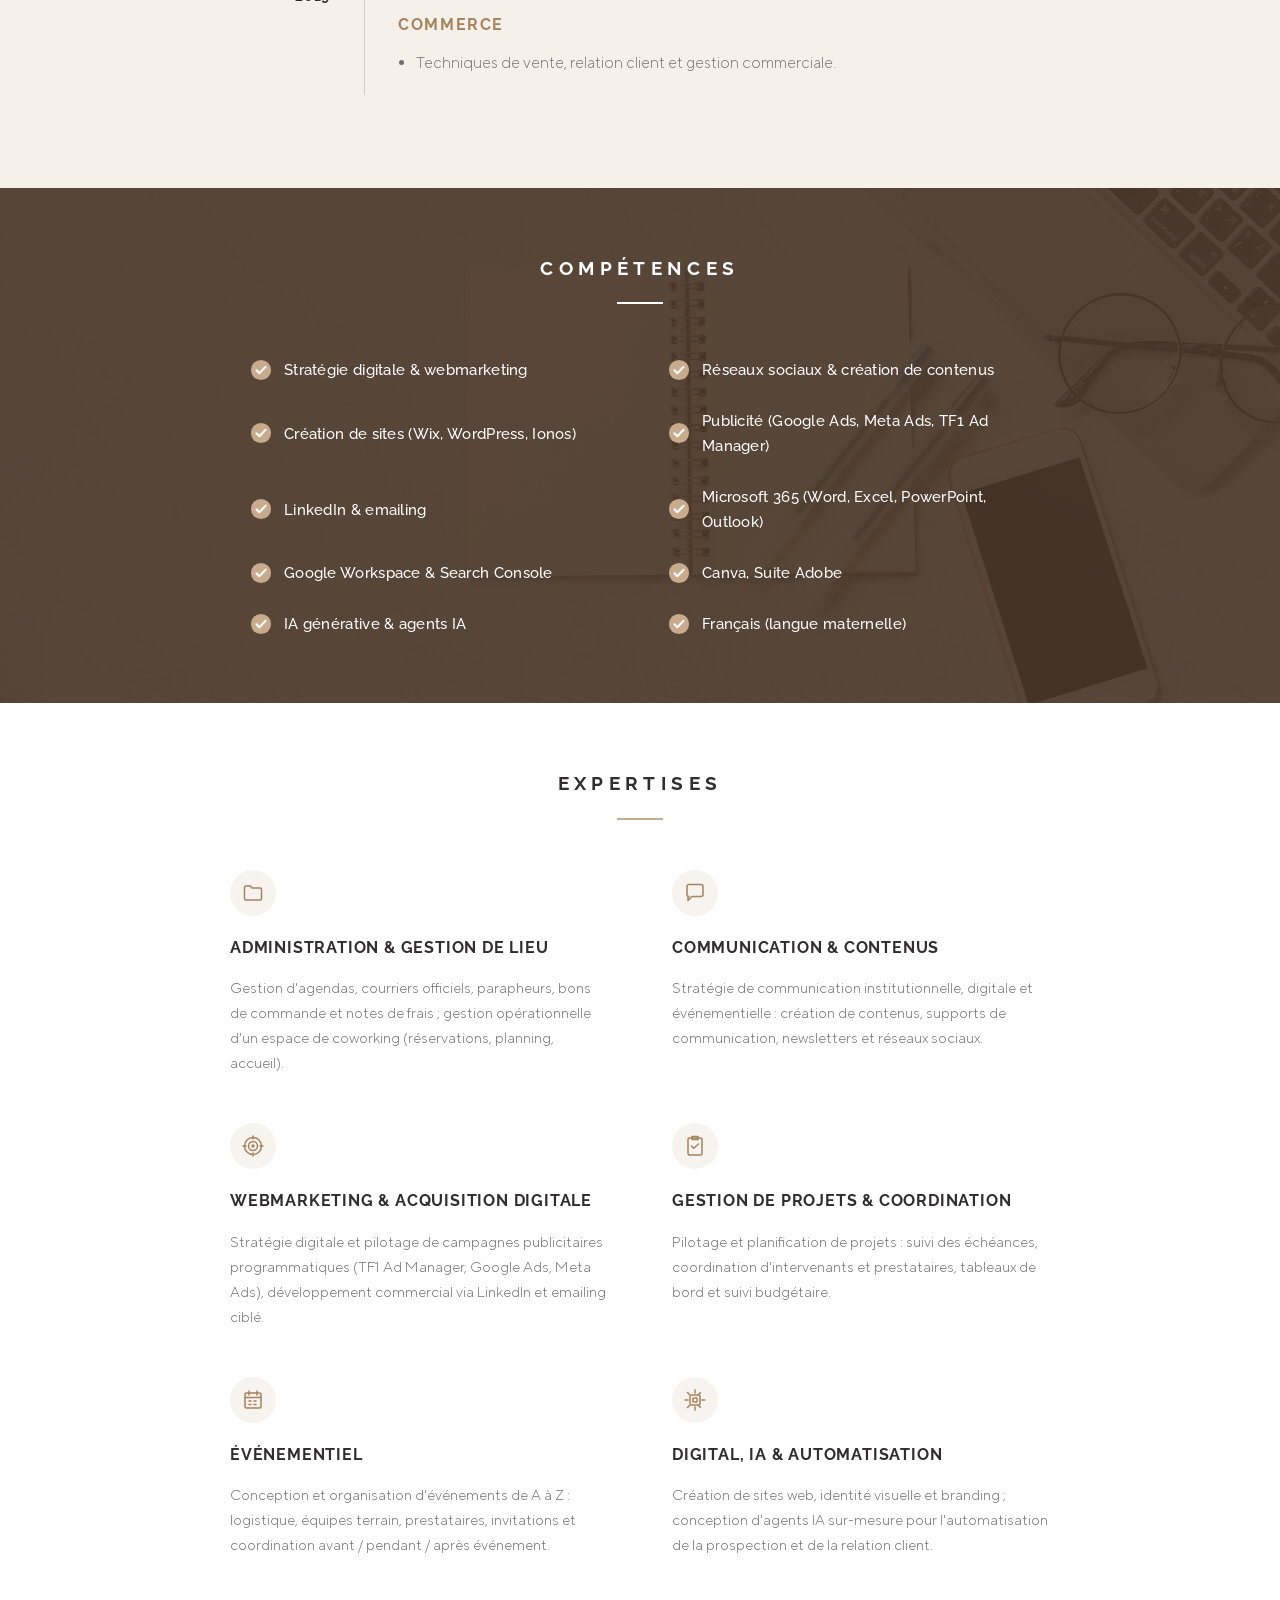
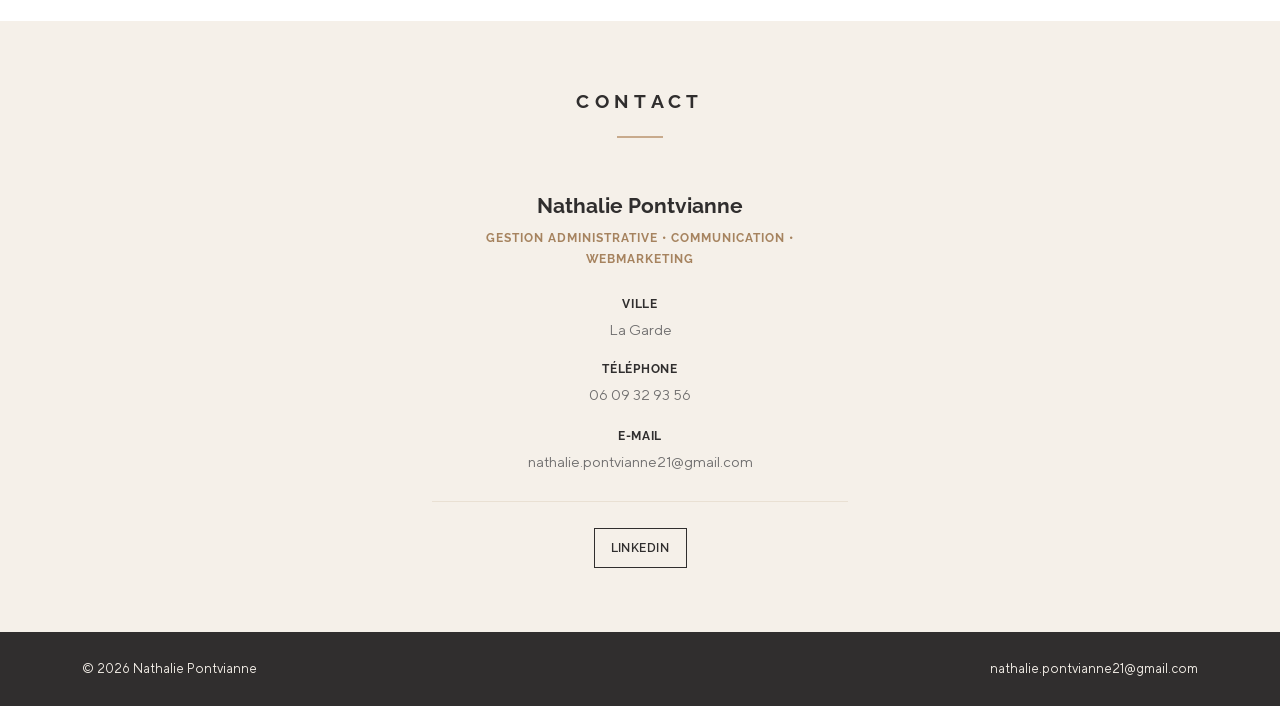
==== commit 7b1daa7f: "Update index.html" ====
--- a/index.html
+++ b/index.html
@@ -8,7 +8,7 @@
 <link rel="preconnect" href="https://fonts.googleapis.com">
 <link rel="preconnect" href="https://fonts.gstatic.com" crossorigin>
 <link href="https://fonts.googleapis.com/css2?family=Raleway:wght@500;600;700;800&display=swap" rel="stylesheet">
-<link rel="stylesheet" href="css/style.css?v=7">
+<link rel="stylesheet" href="css/style.css?v=8">
 <script>
   window.dataLayer = window.dataLayer || [];
   function gtag(){dataLayer.push(arguments);}
@@ -52,7 +52,7 @@
     </div>
     <div class="hero-info-card">
       <h1>Nathalie Pontvianne</h1>
-      <p class="title">Gestion administrative • Communication • Webmarketing</p>
+      <p class="title">Assistante administrative, de direction, de gestion, de coordination<br>Chargée de communication et événementiel</p>
       <p class="bio">Professionnelle polyvalente à la croisée de la communication digitale, du webmarketing, de la gestion de projets événementiels et digitaux et de la coordination administrative. Expérience en environnement institutionnel, entrepreneurial et agence, avec une capacité à coordonner des interlocuteurs variés, structurer des projets, produire des contenus et assurer leur suivi opérationnel.</p>
       <div class="hero-facts">
         <div class="fact">
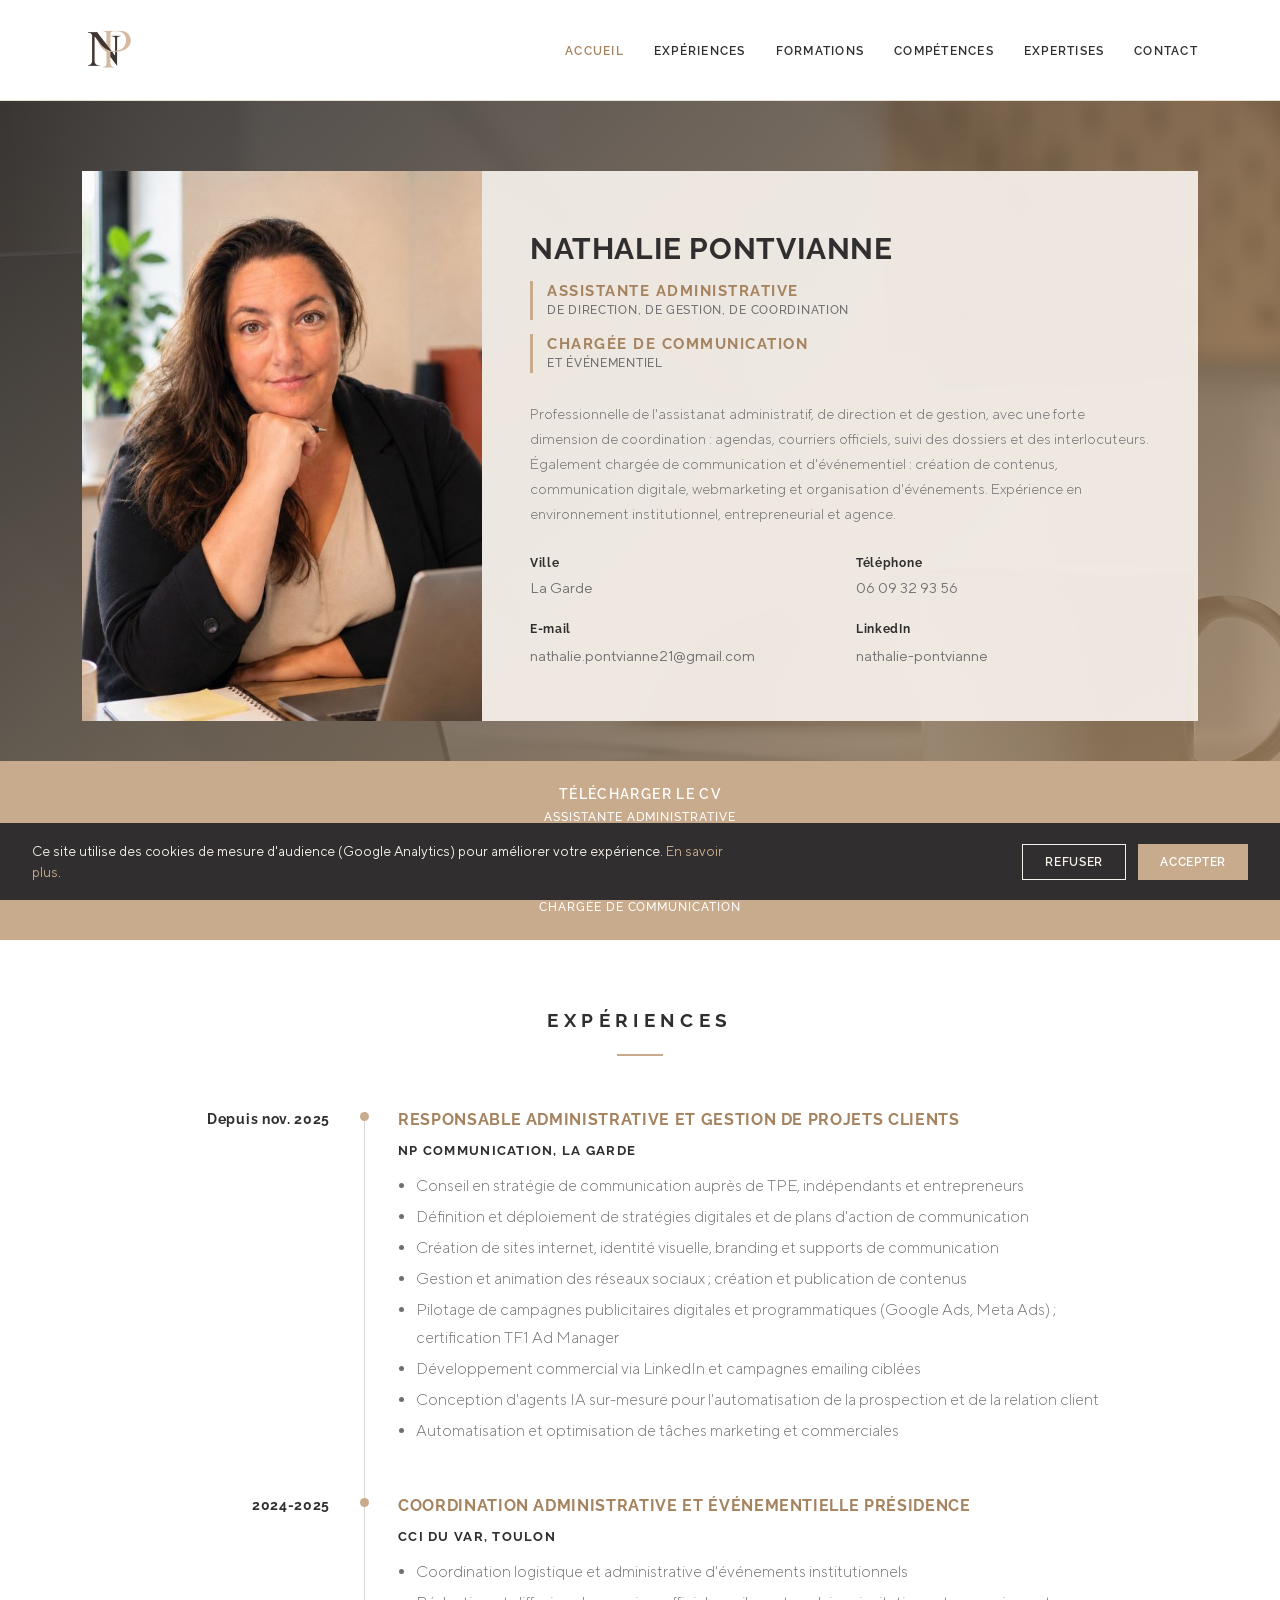
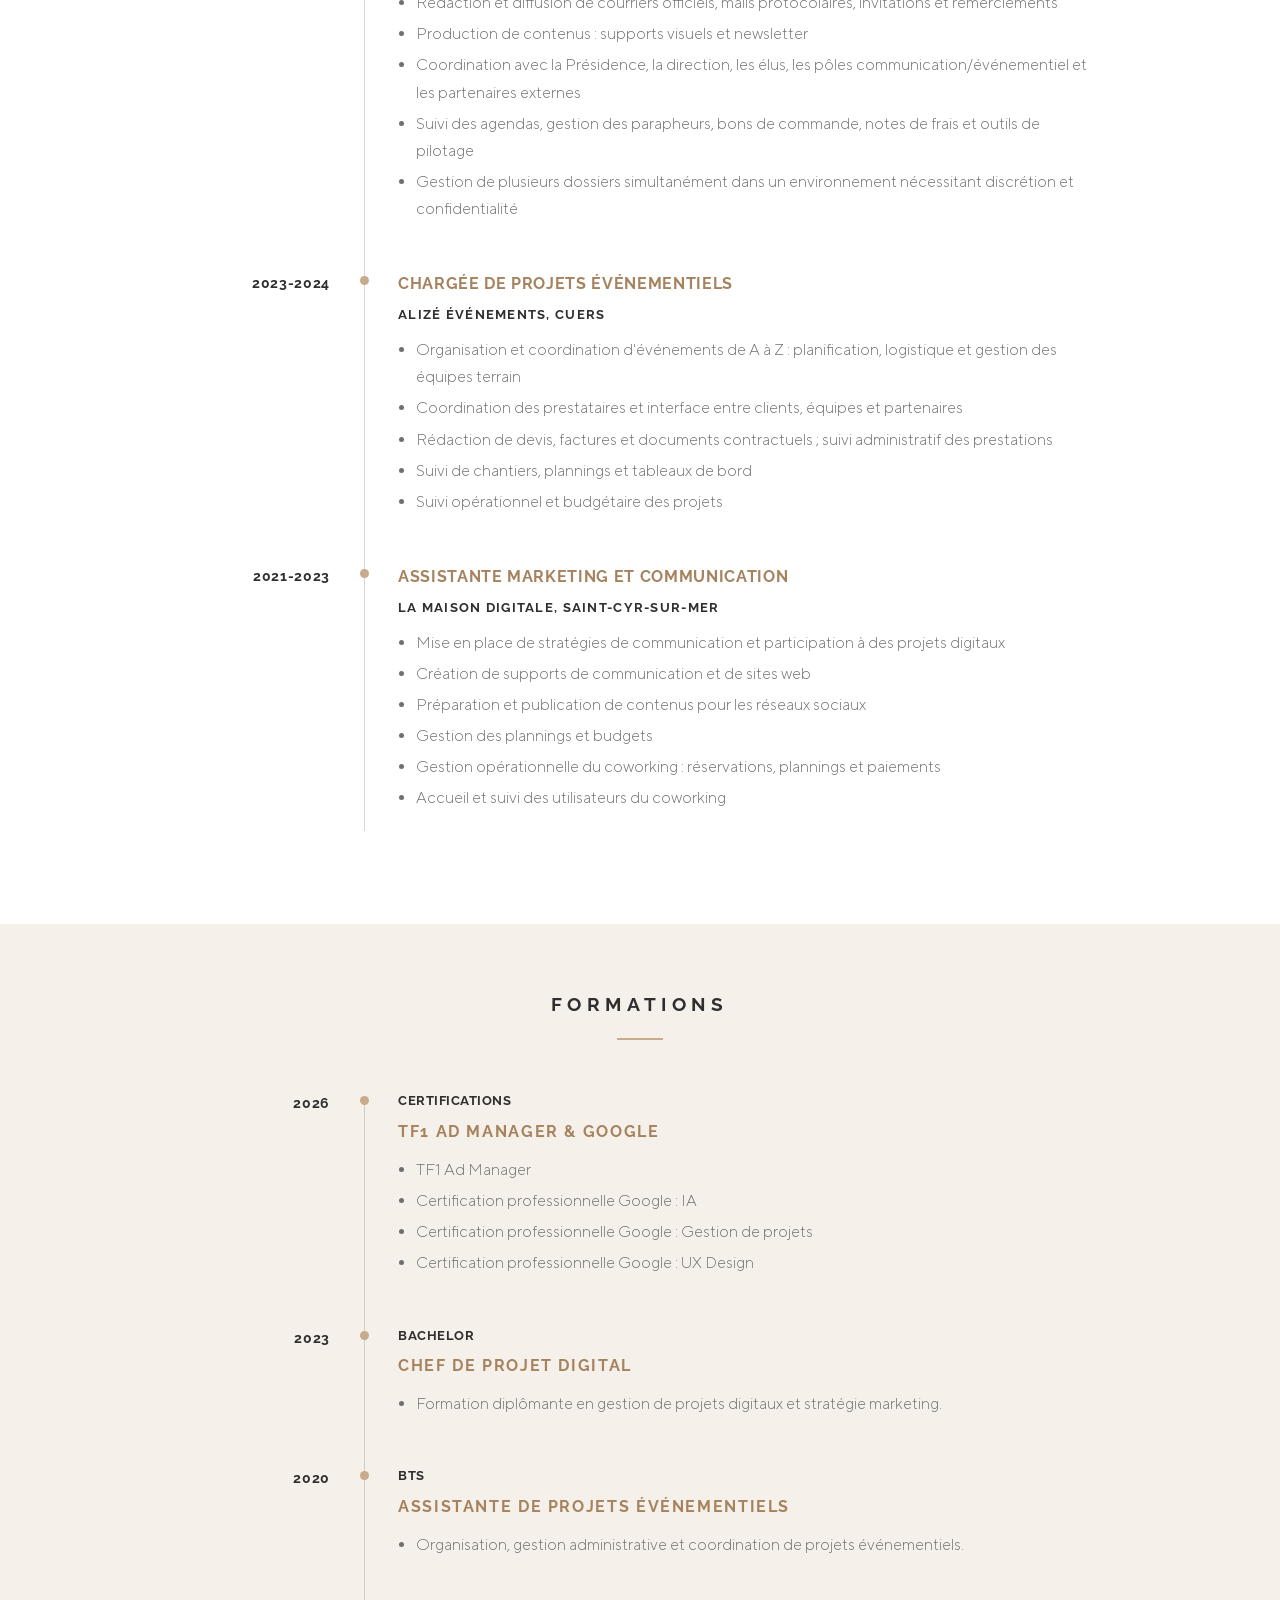
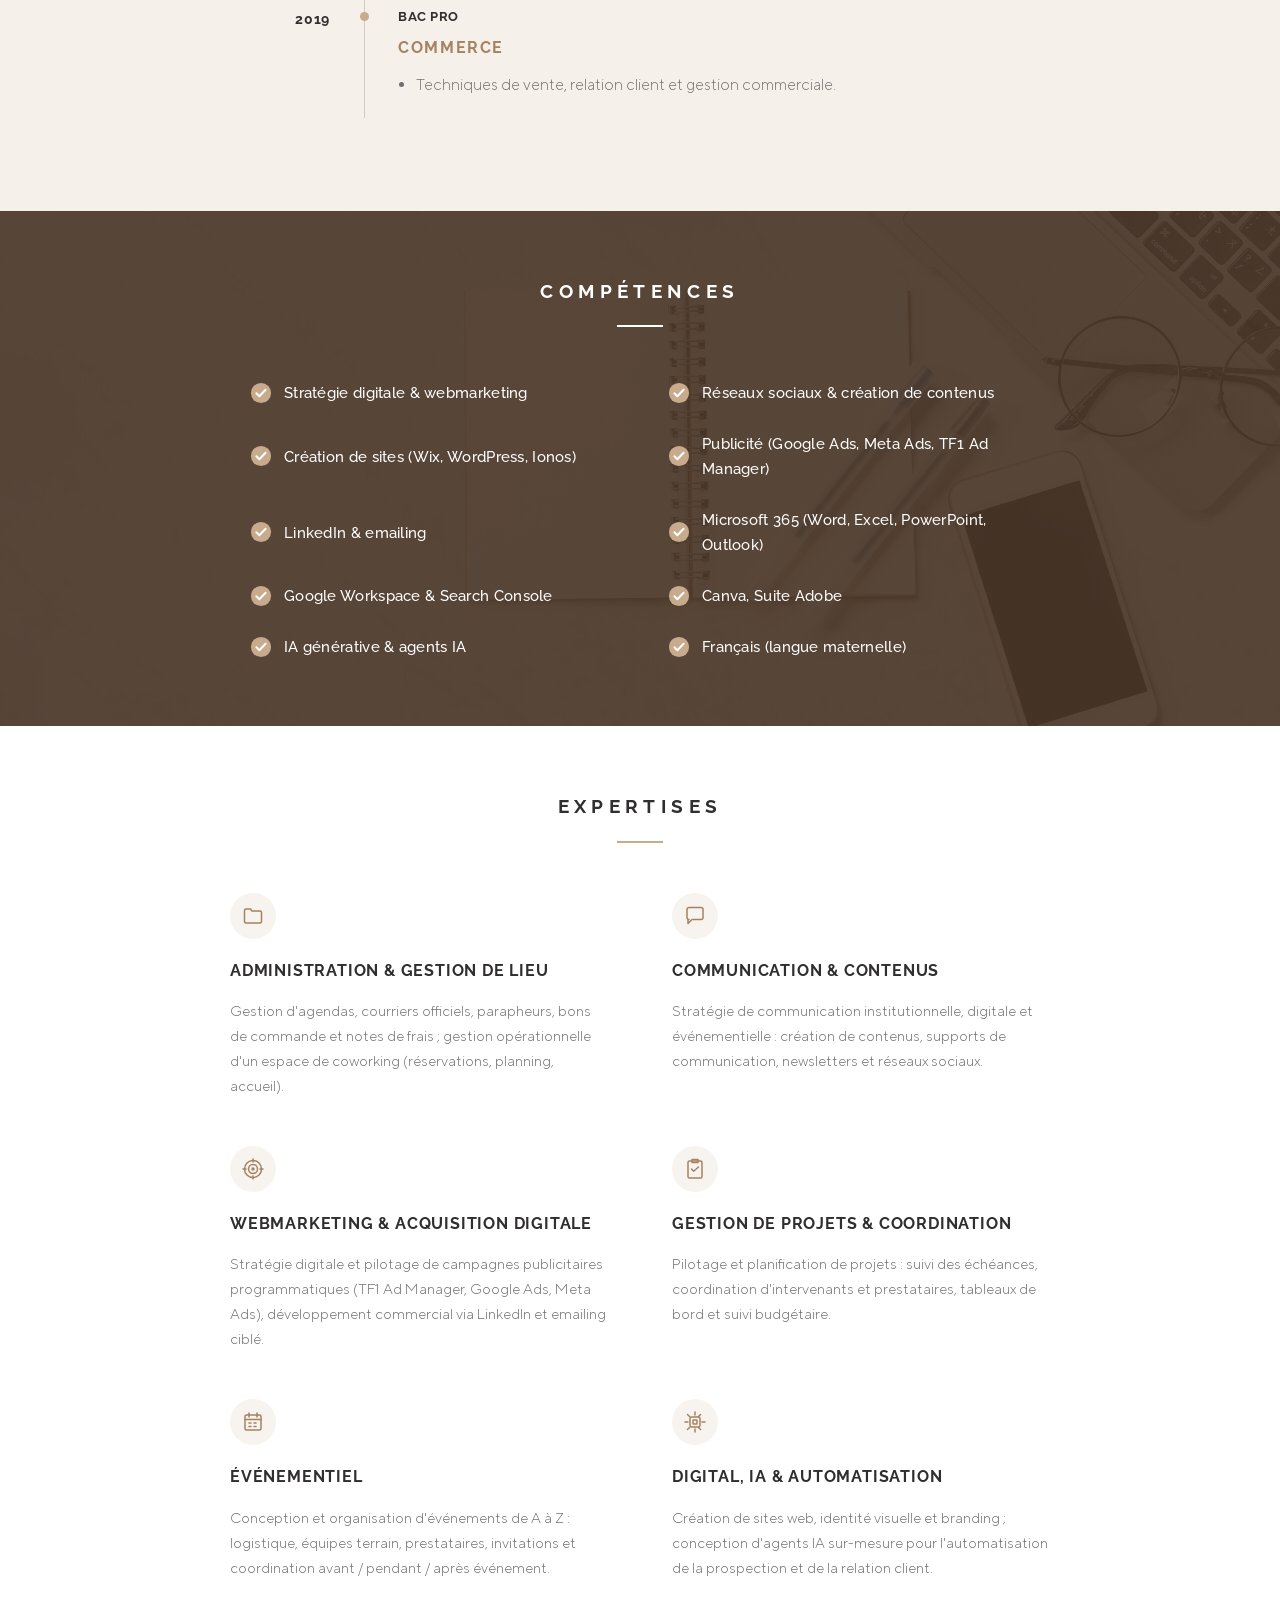
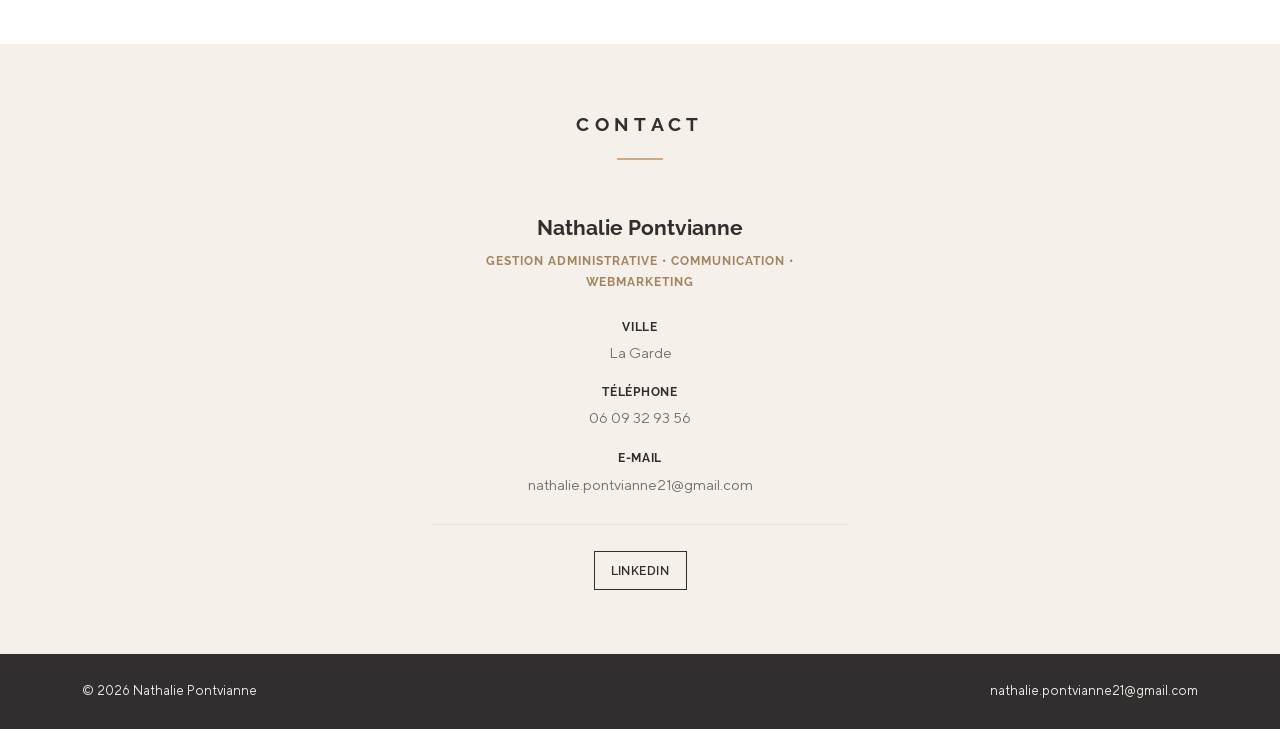
==== commit 07f4359c: "Update index.html" ====
--- a/index.html
+++ b/index.html
@@ -8,7 +8,7 @@
 <link rel="preconnect" href="https://fonts.googleapis.com">
 <link rel="preconnect" href="https://fonts.gstatic.com" crossorigin>
 <link href="https://fonts.googleapis.com/css2?family=Raleway:wght@500;600;700;800&display=swap" rel="stylesheet">
-<link rel="stylesheet" href="css/style.css?v=8">
+<link rel="stylesheet" href="css/style.css?v=9">
 <script>
   window.dataLayer = window.dataLayer || [];
   function gtag(){dataLayer.push(arguments);}
@@ -52,8 +52,11 @@
     </div>
     <div class="hero-info-card">
       <h1>Nathalie Pontvianne</h1>
-      <p class="title">Assistante administrative, de direction, de gestion, de coordination<br>Chargée de communication et événementiel</p>
-      <p class="bio">Professionnelle polyvalente à la croisée de la communication digitale, du webmarketing, de la gestion de projets événementiels et digitaux et de la coordination administrative. Expérience en environnement institutionnel, entrepreneurial et agence, avec une capacité à coordonner des interlocuteurs variés, structurer des projets, produire des contenus et assurer leur suivi opérationnel.</p>
+      <p class="title">
+        <span class="casquette"><strong>Assistante administrative</strong><em>de direction, de gestion, de coordination</em></span>
+        <span class="casquette"><strong>Chargée de communication</strong><em>et événementiel</em></span>
+      </p>
+      <p class="bio">Professionnelle de l'assistanat administratif, de direction et de gestion, avec une forte dimension de coordination : agendas, courriers officiels, suivi des dossiers et des interlocuteurs. Également chargée de communication et d'événementiel : création de contenus, communication digitale, webmarketing et organisation d'événements. Expérience en environnement institutionnel, entrepreneurial et agence.</p>
       <div class="hero-facts">
         <div class="fact">
           <span class="label">Ville</span>
--- a/css/style.css
+++ b/css/style.css
@@ -187,6 +187,29 @@
   text-transform: uppercase;
   color: var(--primary-dark);
   margin: 0 0 28px;
+}
+
+.hero-info-card .casquette {
+  display: block;
+  border-left: 3px solid var(--primary);
+  padding-left: 14px;
+  margin-bottom: 14px;
+}
+.hero-info-card .casquette:last-child { margin-bottom: 0; }
+.hero-info-card .casquette strong {
+  display: block;
+  font-size: 0.95rem;
+  letter-spacing: 0.1em;
+  line-height: 1.4;
+}
+.hero-info-card .casquette em {
+  display: block;
+  font-style: normal;
+  font-weight: 500;
+  font-size: 0.74rem;
+  letter-spacing: 0.06em;
+  color: var(--grey);
+  line-height: 1.5;
 }
 
 .hero-info-card .bio {
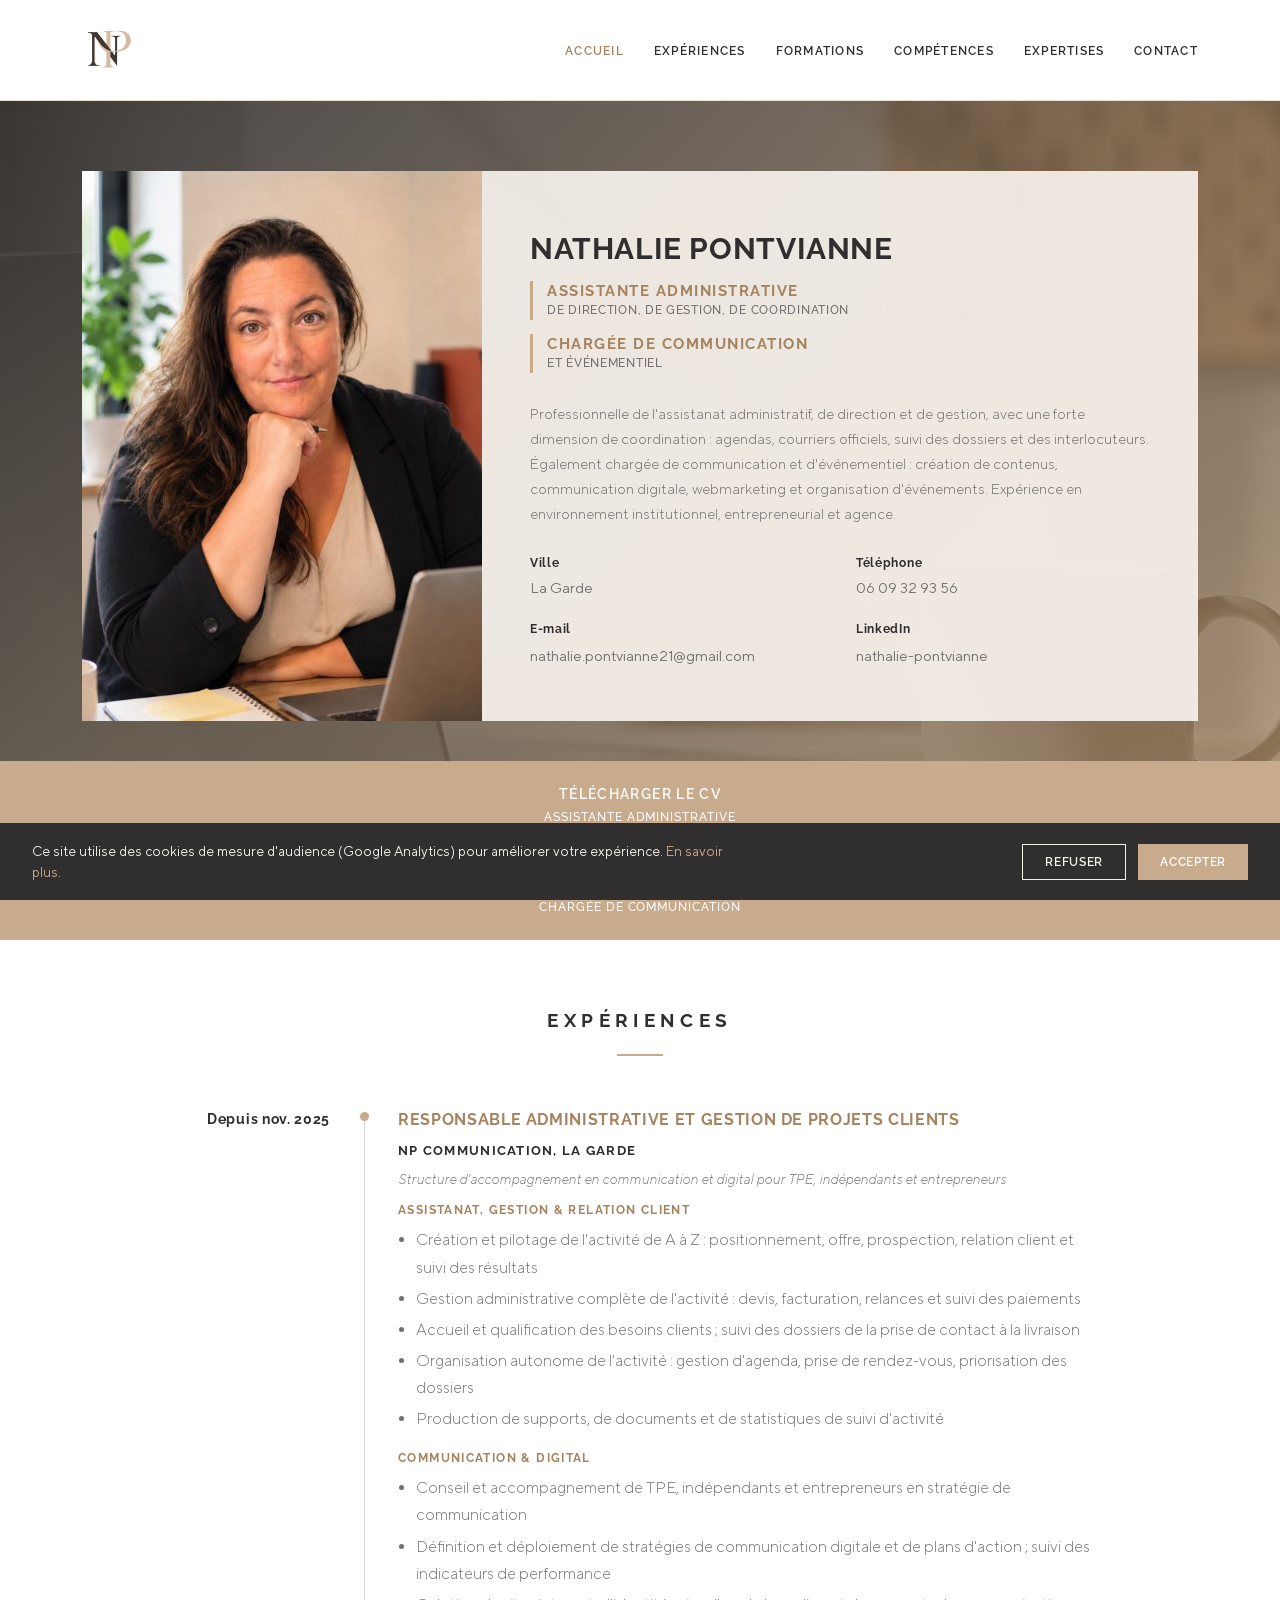
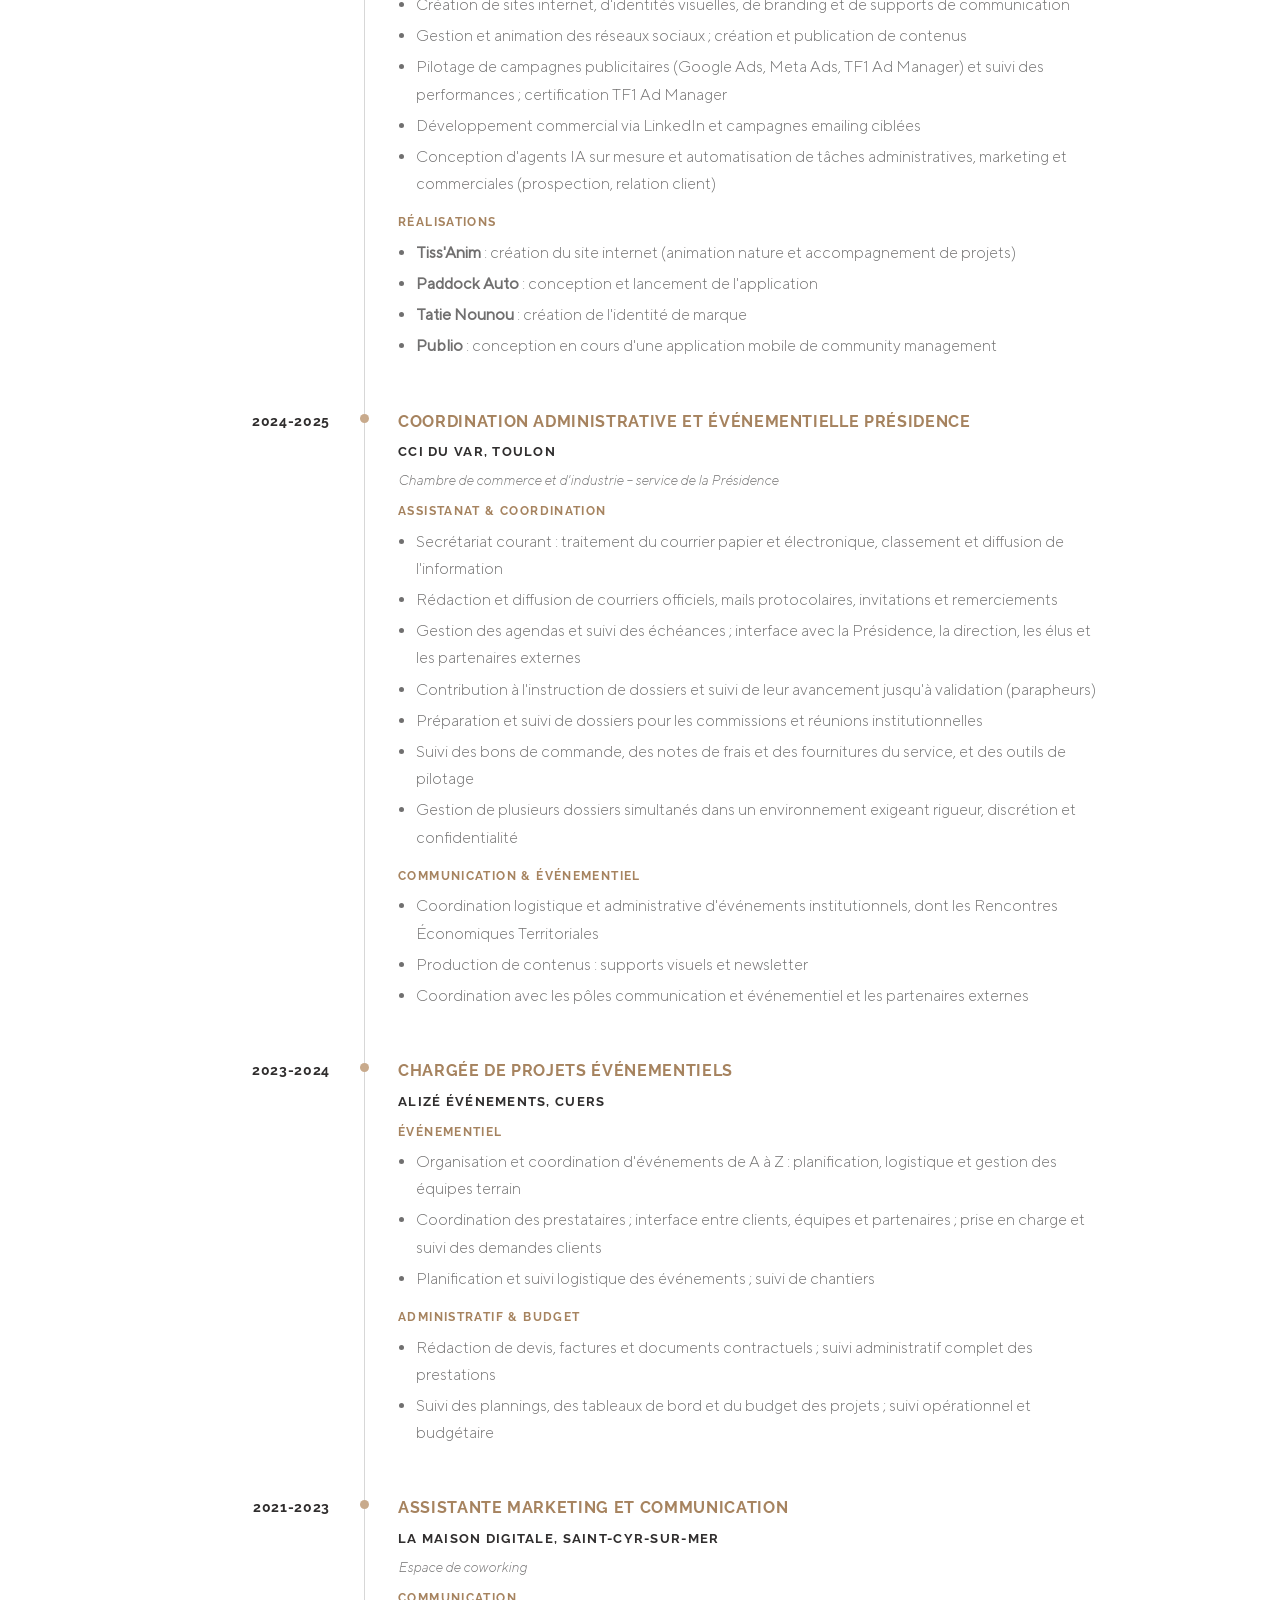
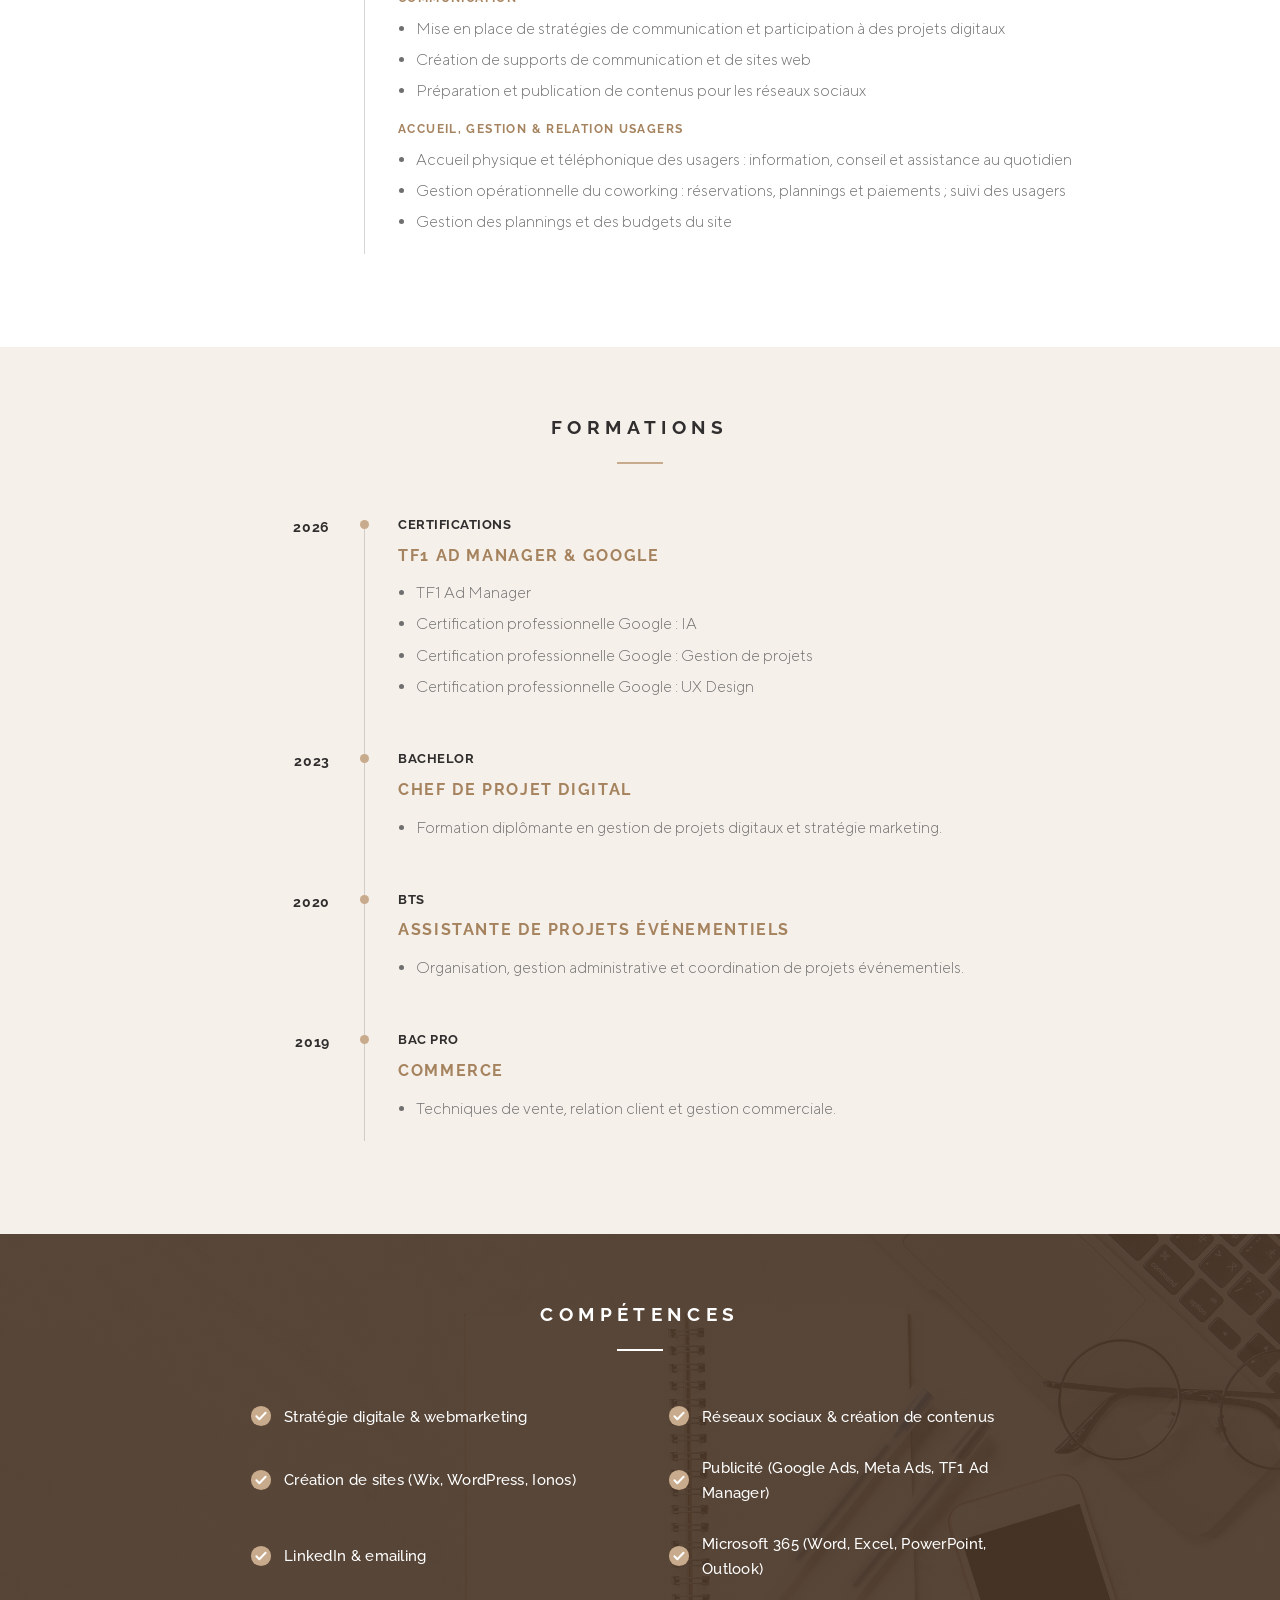
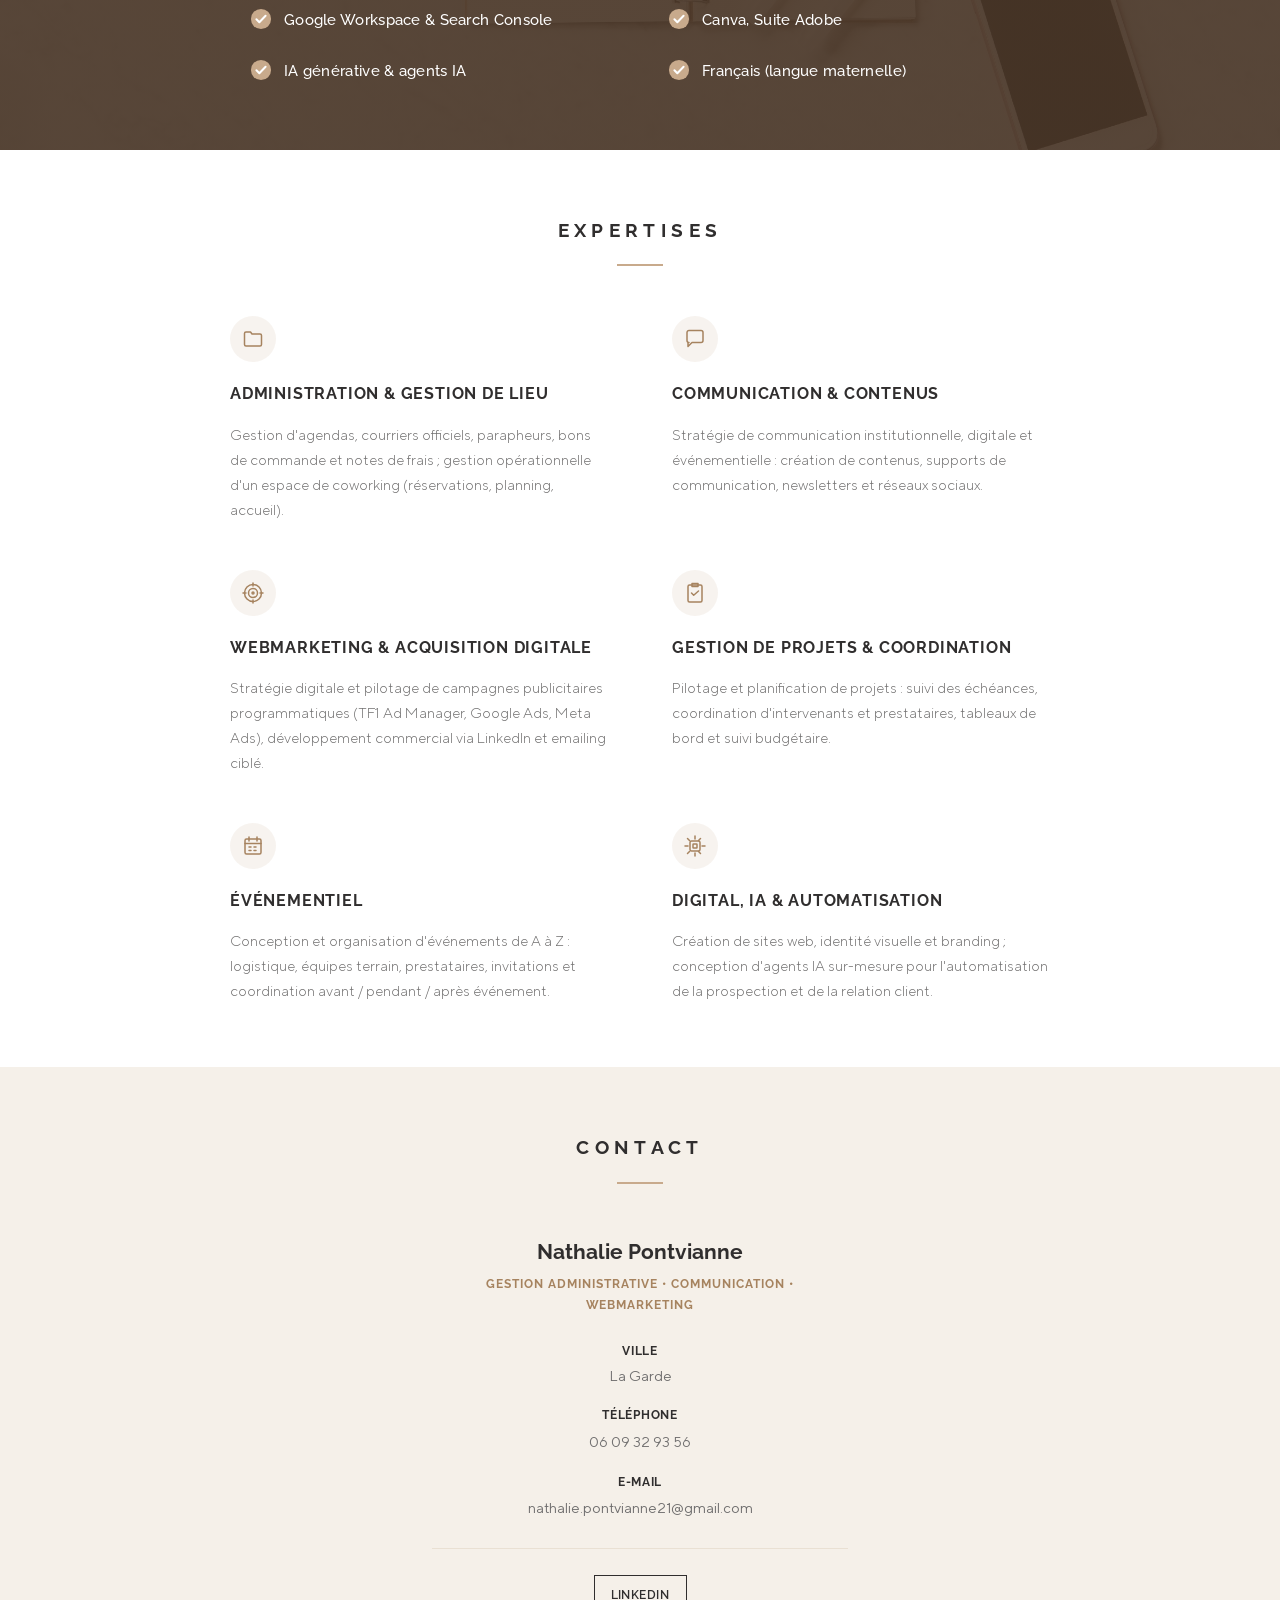
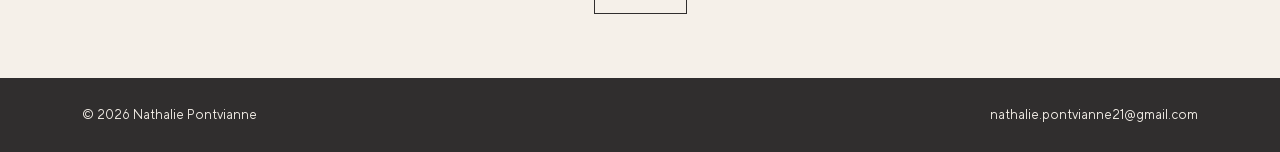
==== commit e9b59ec7: "Update index.html" ====
--- a/index.html
+++ b/index.html
@@ -8,7 +8,7 @@
 <link rel="preconnect" href="https://fonts.googleapis.com">
 <link rel="preconnect" href="https://fonts.gstatic.com" crossorigin>
 <link href="https://fonts.googleapis.com/css2?family=Raleway:wght@500;600;700;800&display=swap" rel="stylesheet">
-<link rel="stylesheet" href="css/style.css?v=9">
+<link rel="stylesheet" href="css/style.css?v=10">
 <script>
   window.dataLayer = window.dataLayer || [];
   function gtag(){dataLayer.push(arguments);}
@@ -97,15 +97,31 @@
         <div>
           <span class="role-label">Responsable administrative et gestion de projets clients</span>
           <h3>NP Communication, La Garde</h3>
-          <ul>
-            <li>Conseil en stratégie de communication auprès de TPE, indépendants et entrepreneurs</li>
-            <li>Définition et déploiement de stratégies digitales et de plans d'action de communication</li>
-            <li>Création de sites internet, identité visuelle, branding et supports de communication</li>
+          <p class="org-desc">Structure d'accompagnement en communication et digital pour TPE, indépendants et entrepreneurs</p>
+          <h4 class="sub">Assistanat, gestion & relation client</h4>
+          <ul>
+            <li>Création et pilotage de l'activité de A à Z : positionnement, offre, prospection, relation client et suivi des résultats</li>
+            <li>Gestion administrative complète de l'activité : devis, facturation, relances et suivi des paiements</li>
+            <li>Accueil et qualification des besoins clients ; suivi des dossiers de la prise de contact à la livraison</li>
+            <li>Organisation autonome de l'activité : gestion d'agenda, prise de rendez-vous, priorisation des dossiers</li>
+            <li>Production de supports, de documents et de statistiques de suivi d'activité</li>
+          </ul>
+          <h4 class="sub">Communication & digital</h4>
+          <ul>
+            <li>Conseil et accompagnement de TPE, indépendants et entrepreneurs en stratégie de communication</li>
+            <li>Définition et déploiement de stratégies de communication digitale et de plans d'action ; suivi des indicateurs de performance</li>
+            <li>Création de sites internet, d'identités visuelles, de branding et de supports de communication</li>
             <li>Gestion et animation des réseaux sociaux ; création et publication de contenus</li>
-            <li>Pilotage de campagnes publicitaires digitales et programmatiques (Google Ads, Meta Ads) ; certification TF1 Ad Manager</li>
+            <li>Pilotage de campagnes publicitaires (Google Ads, Meta Ads, TF1 Ad Manager) et suivi des performances ; certification TF1 Ad Manager</li>
             <li>Développement commercial via LinkedIn et campagnes emailing ciblées</li>
-            <li>Conception d'agents IA sur-mesure pour l'automatisation de la prospection et de la relation client</li>
-            <li>Automatisation et optimisation de tâches marketing et commerciales</li>
+            <li>Conception d'agents IA sur mesure et automatisation de tâches administratives, marketing et commerciales (prospection, relation client)</li>
+          </ul>
+          <h4 class="sub">Réalisations</h4>
+          <ul>
+            <li><strong>Tiss'Anim</strong> : création du site internet (animation nature et accompagnement de projets)</li>
+            <li><strong>Paddock Auto</strong> : conception et lancement de l'application</li>
+            <li><strong>Tatie Nounou</strong> : création de l'identité de marque</li>
+            <li><strong>Publio</strong> : conception en cours d'une application mobile de community management</li>
           </ul>
         </div>
       </div>
@@ -116,13 +132,22 @@
         <div>
           <span class="role-label">Coordination administrative et événementielle présidence</span>
           <h3>CCI du Var, Toulon</h3>
-          <ul>
-            <li>Coordination logistique et administrative d'événements institutionnels</li>
+          <p class="org-desc">Chambre de commerce et d'industrie – service de la Présidence</p>
+          <h4 class="sub">Assistanat & coordination</h4>
+          <ul>
+            <li>Secrétariat courant : traitement du courrier papier et électronique, classement et diffusion de l'information</li>
             <li>Rédaction et diffusion de courriers officiels, mails protocolaires, invitations et remerciements</li>
+            <li>Gestion des agendas et suivi des échéances ; interface avec la Présidence, la direction, les élus et les partenaires externes</li>
+            <li>Contribution à l'instruction de dossiers et suivi de leur avancement jusqu'à validation (parapheurs)</li>
+            <li>Préparation et suivi de dossiers pour les commissions et réunions institutionnelles</li>
+            <li>Suivi des bons de commande, des notes de frais et des fournitures du service, et des outils de pilotage</li>
+            <li>Gestion de plusieurs dossiers simultanés dans un environnement exigeant rigueur, discrétion et confidentialité</li>
+          </ul>
+          <h4 class="sub">Communication & événementiel</h4>
+          <ul>
+            <li>Coordination logistique et administrative d'événements institutionnels, dont les Rencontres Économiques Territoriales</li>
             <li>Production de contenus : supports visuels et newsletter</li>
-            <li>Coordination avec la Présidence, la direction, les élus, les pôles communication/événementiel et les partenaires externes</li>
-            <li>Suivi des agendas, gestion des parapheurs, bons de commande, notes de frais et outils de pilotage</li>
-            <li>Gestion de plusieurs dossiers simultanément dans un environnement nécessitant discrétion et confidentialité</li>
+            <li>Coordination avec les pôles communication et événementiel et les partenaires externes</li>
           </ul>
         </div>
       </div>
@@ -133,12 +158,16 @@
         <div>
           <span class="role-label">Chargée de projets événementiels</span>
           <h3>Alizé Événements, Cuers</h3>
+          <h4 class="sub">Événementiel</h4>
           <ul>
             <li>Organisation et coordination d'événements de A à Z : planification, logistique et gestion des équipes terrain</li>
-            <li>Coordination des prestataires et interface entre clients, équipes et partenaires</li>
-            <li>Rédaction de devis, factures et documents contractuels ; suivi administratif des prestations</li>
-            <li>Suivi de chantiers, plannings et tableaux de bord</li>
-            <li>Suivi opérationnel et budgétaire des projets</li>
+            <li>Coordination des prestataires ; interface entre clients, équipes et partenaires ; prise en charge et suivi des demandes clients</li>
+            <li>Planification et suivi logistique des événements ; suivi de chantiers</li>
+          </ul>
+          <h4 class="sub">Administratif & budget</h4>
+          <ul>
+            <li>Rédaction de devis, factures et documents contractuels ; suivi administratif complet des prestations</li>
+            <li>Suivi des plannings, des tableaux de bord et du budget des projets ; suivi opérationnel et budgétaire</li>
           </ul>
         </div>
       </div>
@@ -149,13 +178,18 @@
         <div>
           <span class="role-label">Assistante marketing et communication</span>
           <h3>La Maison Digitale, Saint-Cyr-sur-Mer</h3>
+          <p class="org-desc">Espace de coworking</p>
+          <h4 class="sub">Communication</h4>
           <ul>
             <li>Mise en place de stratégies de communication et participation à des projets digitaux</li>
             <li>Création de supports de communication et de sites web</li>
             <li>Préparation et publication de contenus pour les réseaux sociaux</li>
-            <li>Gestion des plannings et budgets</li>
-            <li>Gestion opérationnelle du coworking : réservations, plannings et paiements</li>
-            <li>Accueil et suivi des utilisateurs du coworking</li>
+          </ul>
+          <h4 class="sub">Accueil, gestion & relation usagers</h4>
+          <ul>
+            <li>Accueil physique et téléphonique des usagers : information, conseil et assistance au quotidien</li>
+            <li>Gestion opérationnelle du coworking : réservations, plannings et paiements ; suivi des usagers</li>
+            <li>Gestion des plannings et des budgets du site</li>
           </ul>
         </div>
       </div>
--- a/css/style.css
+++ b/css/style.css
@@ -400,6 +400,25 @@
   margin: 0 0 10px;
   color: var(--dark);
 }
+
+.timeline-row .org-desc {
+  margin: -4px 0 10px;
+  font-size: 0.85rem;
+  font-style: italic;
+  font-weight: 300;
+  color: var(--grey);
+}
+
+.timeline-row h4.sub {
+  font-family: 'Raleway', sans-serif;
+  font-size: 0.72rem;
+  font-weight: 700;
+  letter-spacing: 0.12em;
+  text-transform: uppercase;
+  color: var(--primary-dark);
+  margin: 16px 0 6px;
+}
+.timeline-row h4.sub:first-of-type { margin-top: 6px; }
 
 .timeline-row ul {
   margin: 0;
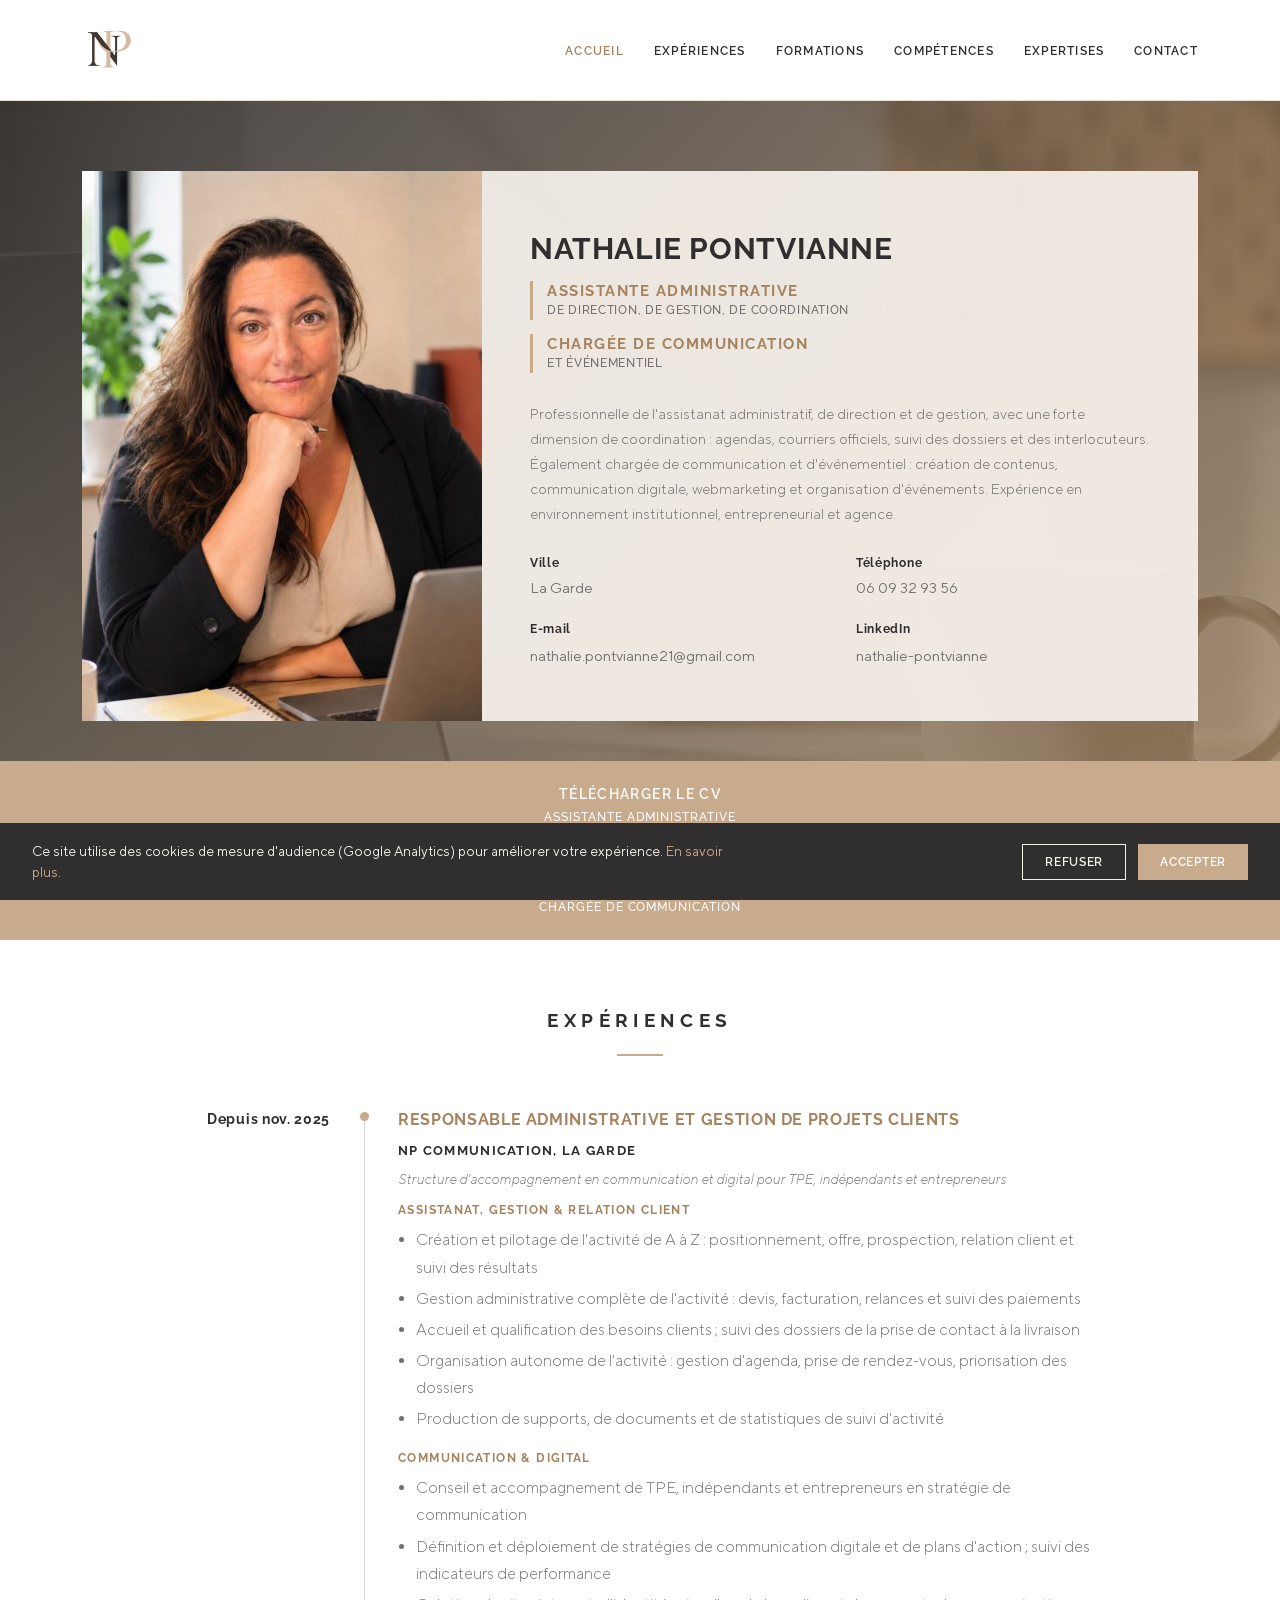
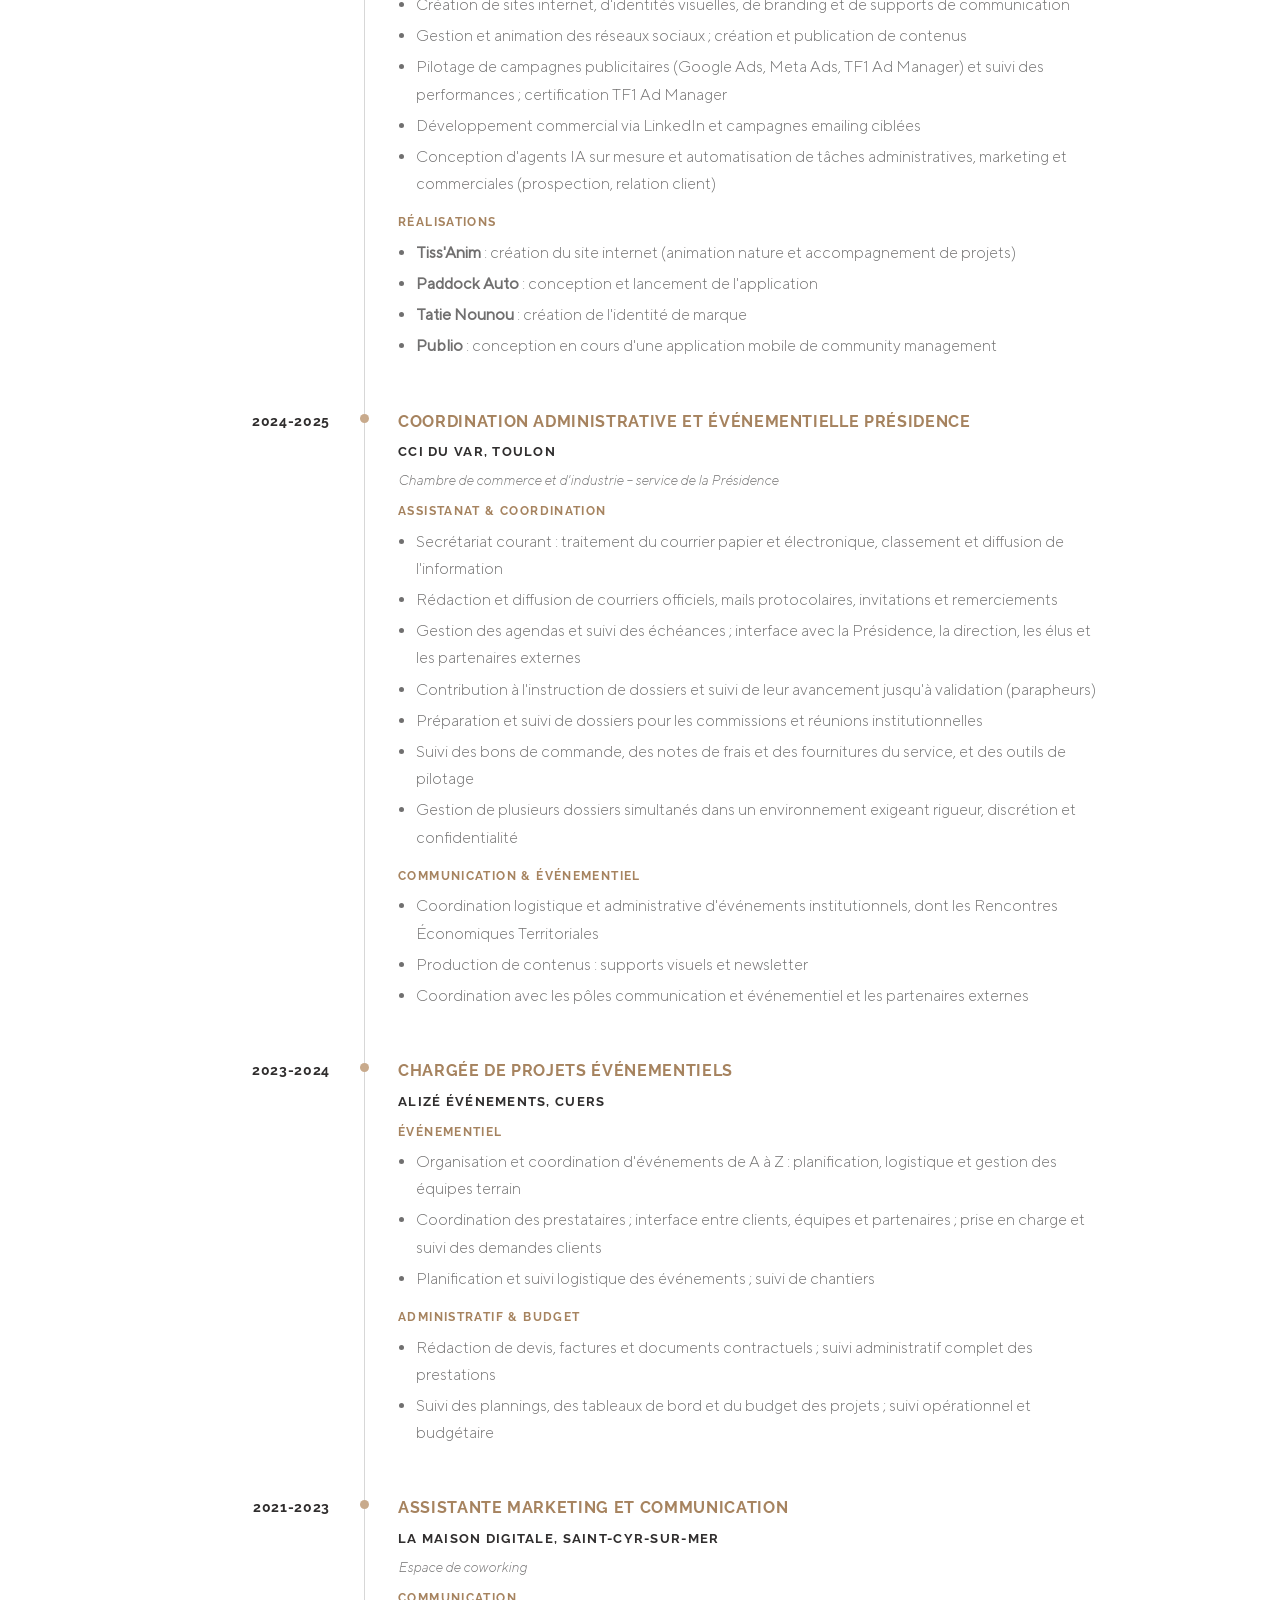
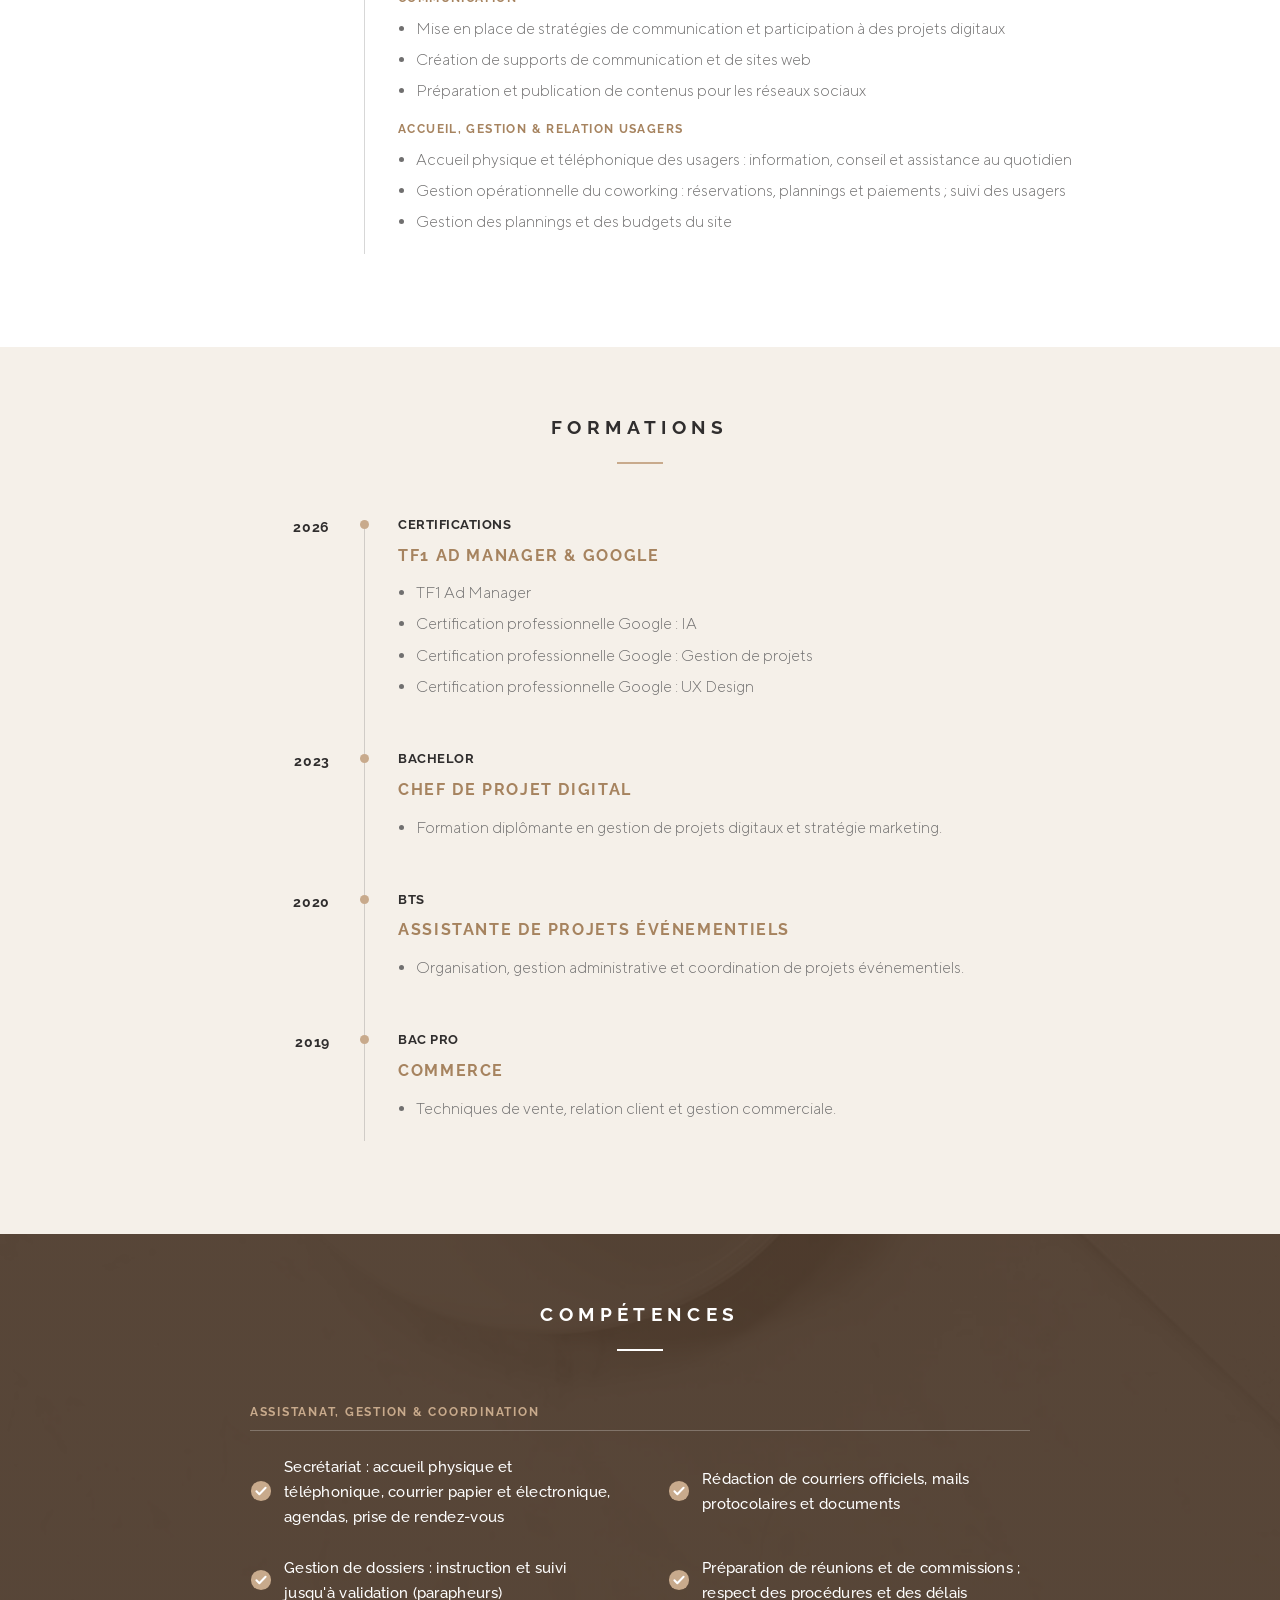
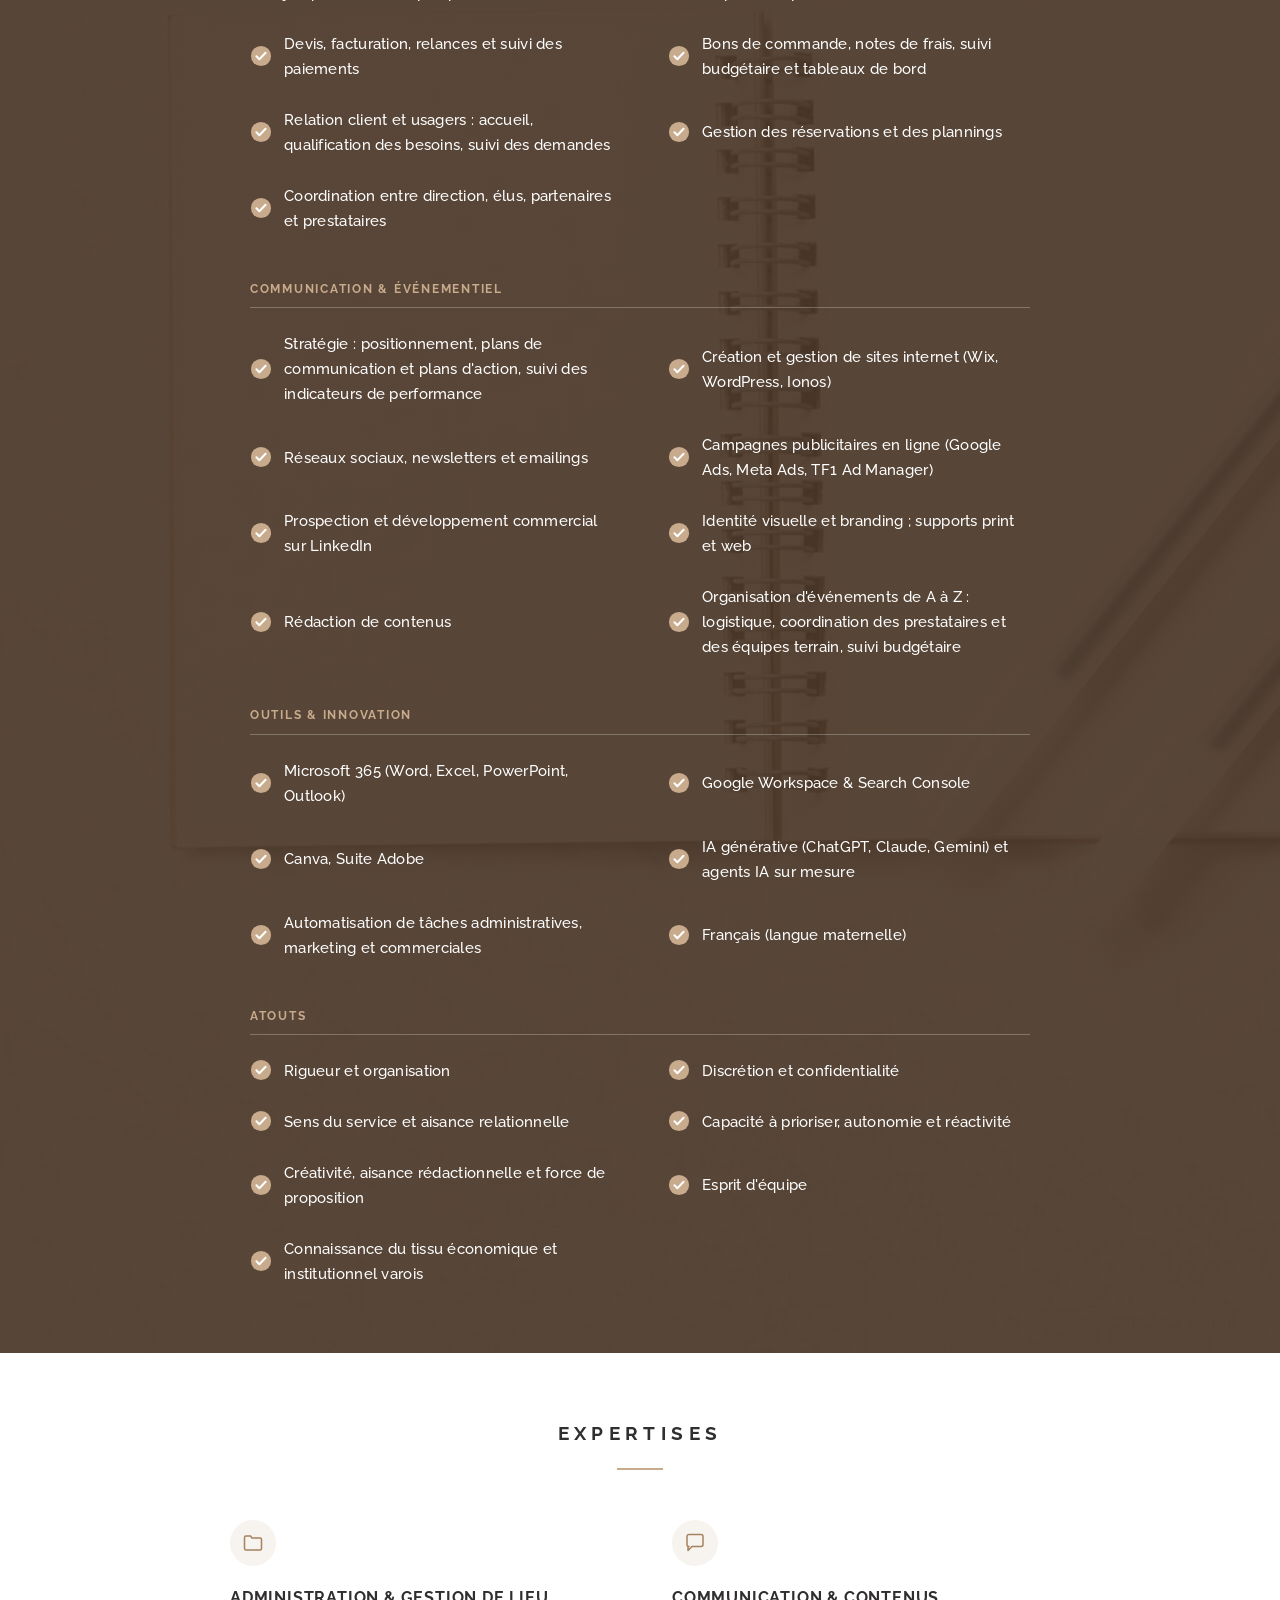
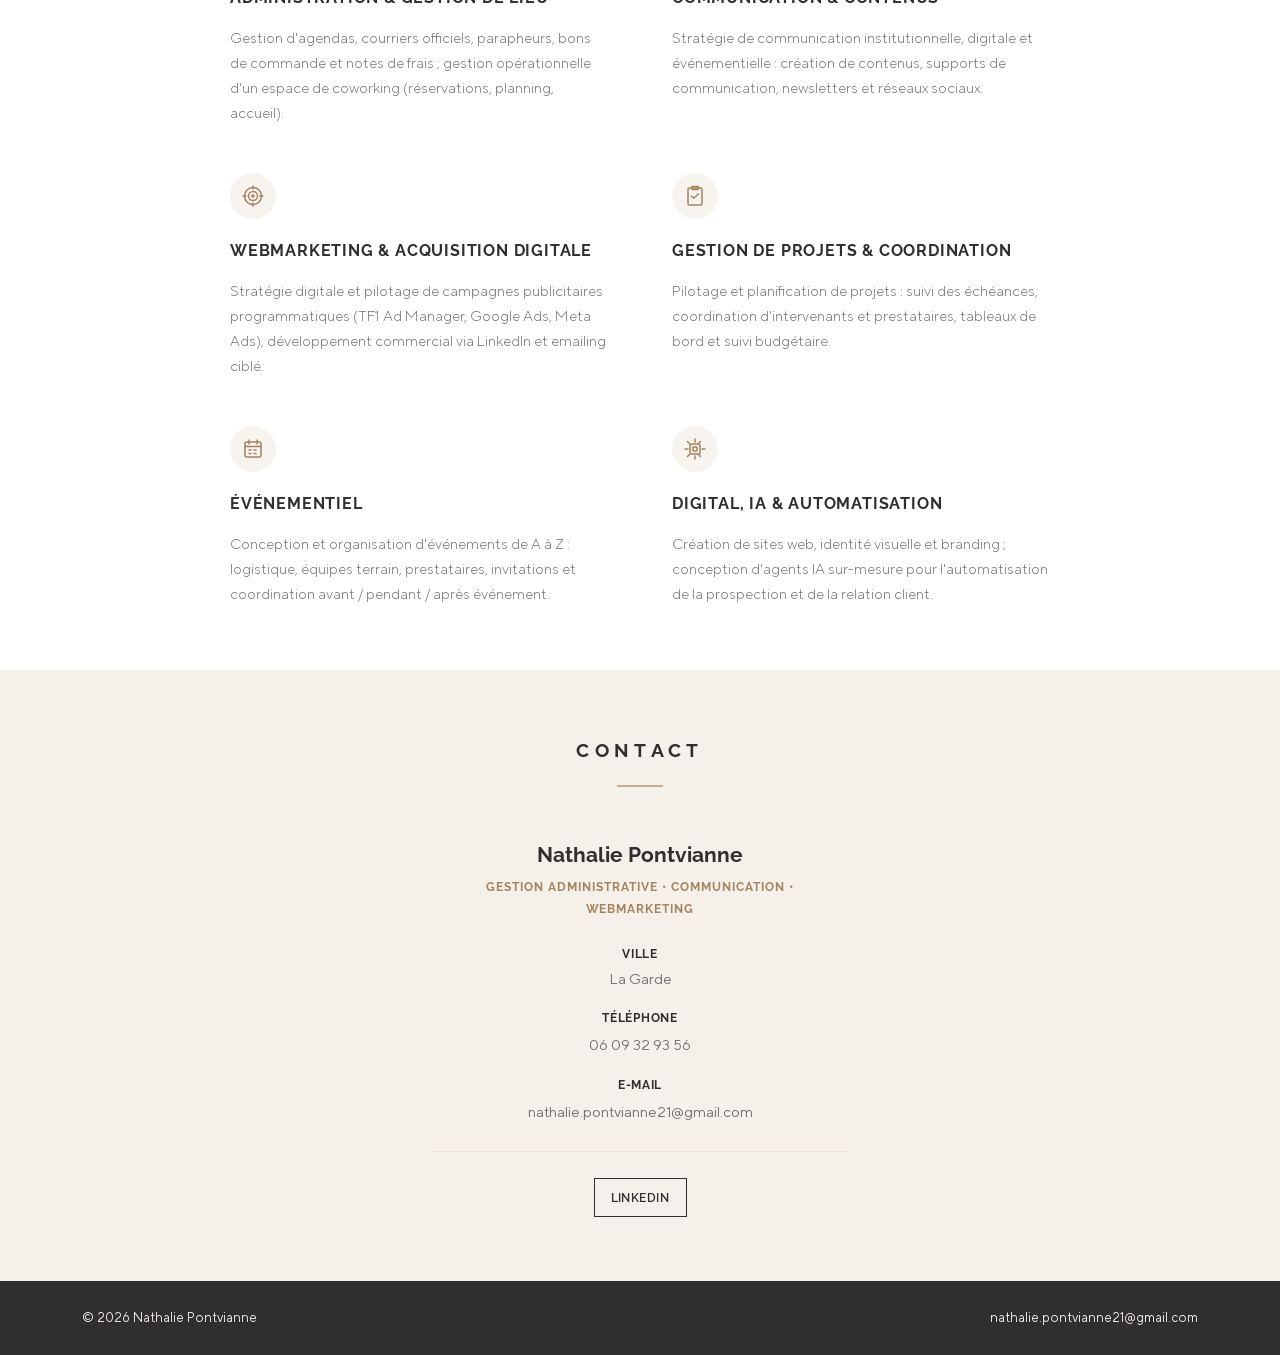
==== commit 01920fe5: "Update index.html" ====
--- a/index.html
+++ b/index.html
@@ -8,7 +8,11 @@
 <link rel="preconnect" href="https://fonts.googleapis.com">
 <link rel="preconnect" href="https://fonts.gstatic.com" crossorigin>
 <link href="https://fonts.googleapis.com/css2?family=Raleway:wght@500;600;700;800&display=swap" rel="stylesheet">
-<link rel="stylesheet" href="css/style.css?v=10">
+<link rel="icon" href="favicon.ico" sizes="any">
+<link rel="icon" type="image/png" sizes="32x32" href="favicon-32.png">
+<link rel="icon" type="image/png" sizes="192x192" href="favicon-192.png">
+<link rel="apple-touch-icon" href="apple-touch-icon.png">
+<link rel="stylesheet" href="css/style.css?v=11">
 <script>
   window.dataLayer = window.dataLayer || [];
   function gtag(){dataLayer.push(arguments);}
@@ -257,16 +261,40 @@
     </div>
     <div class="wrap">
       <div class="competences-grid">
-        <div class="tag">Stratégie digitale & webmarketing</div>
-        <div class="tag">Réseaux sociaux & création de contenus</div>
-        <div class="tag">Création de sites (Wix, WordPress, Ionos)</div>
-        <div class="tag">Publicité (Google Ads, Meta Ads, TF1 Ad Manager)</div>
-        <div class="tag">LinkedIn & emailing</div>
+        <div class="group-title">Assistanat, gestion & coordination</div>
+        <div class="tag">Secrétariat : accueil physique et téléphonique, courrier papier et électronique, agendas, prise de rendez-vous</div>
+        <div class="tag">Rédaction de courriers officiels, mails protocolaires et documents</div>
+        <div class="tag">Gestion de dossiers : instruction et suivi jusqu'à validation (parapheurs)</div>
+        <div class="tag">Préparation de réunions et de commissions ; respect des procédures et des délais</div>
+        <div class="tag">Devis, facturation, relances et suivi des paiements</div>
+        <div class="tag">Bons de commande, notes de frais, suivi budgétaire et tableaux de bord</div>
+        <div class="tag">Relation client et usagers : accueil, qualification des besoins, suivi des demandes</div>
+        <div class="tag">Gestion des réservations et des plannings</div>
+        <div class="tag">Coordination entre direction, élus, partenaires et prestataires</div>
+        <div class="group-title">Communication & événementiel</div>
+        <div class="tag">Stratégie : positionnement, plans de communication et plans d'action, suivi des indicateurs de performance</div>
+        <div class="tag">Création et gestion de sites internet (Wix, WordPress, Ionos)</div>
+        <div class="tag">Réseaux sociaux, newsletters et emailings</div>
+        <div class="tag">Campagnes publicitaires en ligne (Google Ads, Meta Ads, TF1 Ad Manager)</div>
+        <div class="tag">Prospection et développement commercial sur LinkedIn</div>
+        <div class="tag">Identité visuelle et branding ; supports print et web</div>
+        <div class="tag">Rédaction de contenus</div>
+        <div class="tag">Organisation d'événements de A à Z : logistique, coordination des prestataires et des équipes terrain, suivi budgétaire</div>
+        <div class="group-title">Outils & innovation</div>
         <div class="tag">Microsoft 365 (Word, Excel, PowerPoint, Outlook)</div>
         <div class="tag">Google Workspace & Search Console</div>
         <div class="tag">Canva, Suite Adobe</div>
-        <div class="tag">IA générative & agents IA</div>
+        <div class="tag">IA générative (ChatGPT, Claude, Gemini) et agents IA sur mesure</div>
+        <div class="tag">Automatisation de tâches administratives, marketing et commerciales</div>
         <div class="tag">Français (langue maternelle)</div>
+        <div class="group-title">Atouts</div>
+        <div class="tag">Rigueur et organisation</div>
+        <div class="tag">Discrétion et confidentialité</div>
+        <div class="tag">Sens du service et aisance relationnelle</div>
+        <div class="tag">Capacité à prioriser, autonomie et réactivité</div>
+        <div class="tag">Créativité, aisance rédactionnelle et force de proposition</div>
+        <div class="tag">Esprit d'équipe</div>
+        <div class="tag">Connaissance du tissu économique et institutionnel varois</div>
       </div>
     </div>
   </section>
--- a/css/style.css
+++ b/css/style.css
@@ -443,6 +443,20 @@
   max-width: 780px;
   margin: 0 auto;
 }
+
+.competences-grid .group-title {
+  grid-column: 1 / -1;
+  margin-top: 22px;
+  padding-bottom: 8px;
+  border-bottom: 1px solid rgba(255, 255, 255, 0.25);
+  color: var(--primary);
+  font-family: 'Raleway', sans-serif;
+  font-size: 0.78rem;
+  font-weight: 700;
+  letter-spacing: 0.14em;
+  text-transform: uppercase;
+}
+.competences-grid .group-title:first-child { margin-top: 0; }
 
 .competences-grid .tag {
   position: relative;
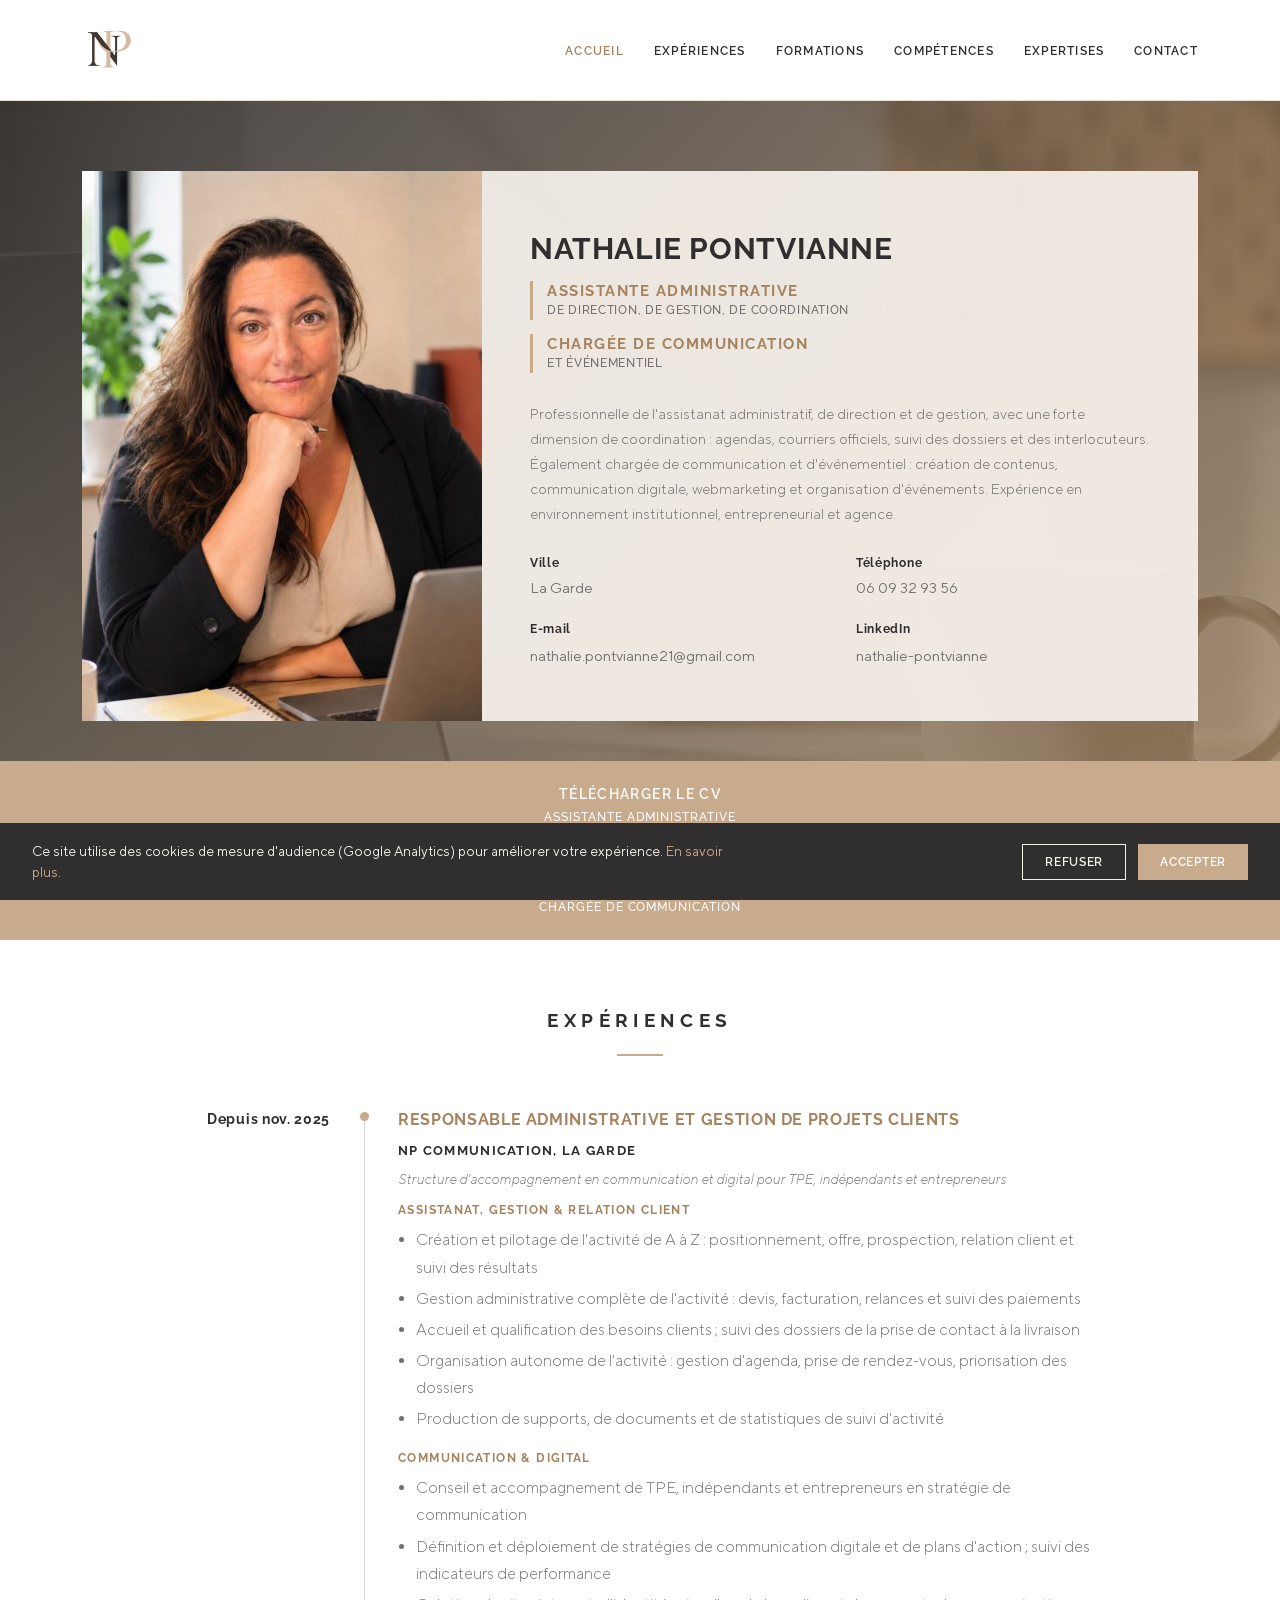
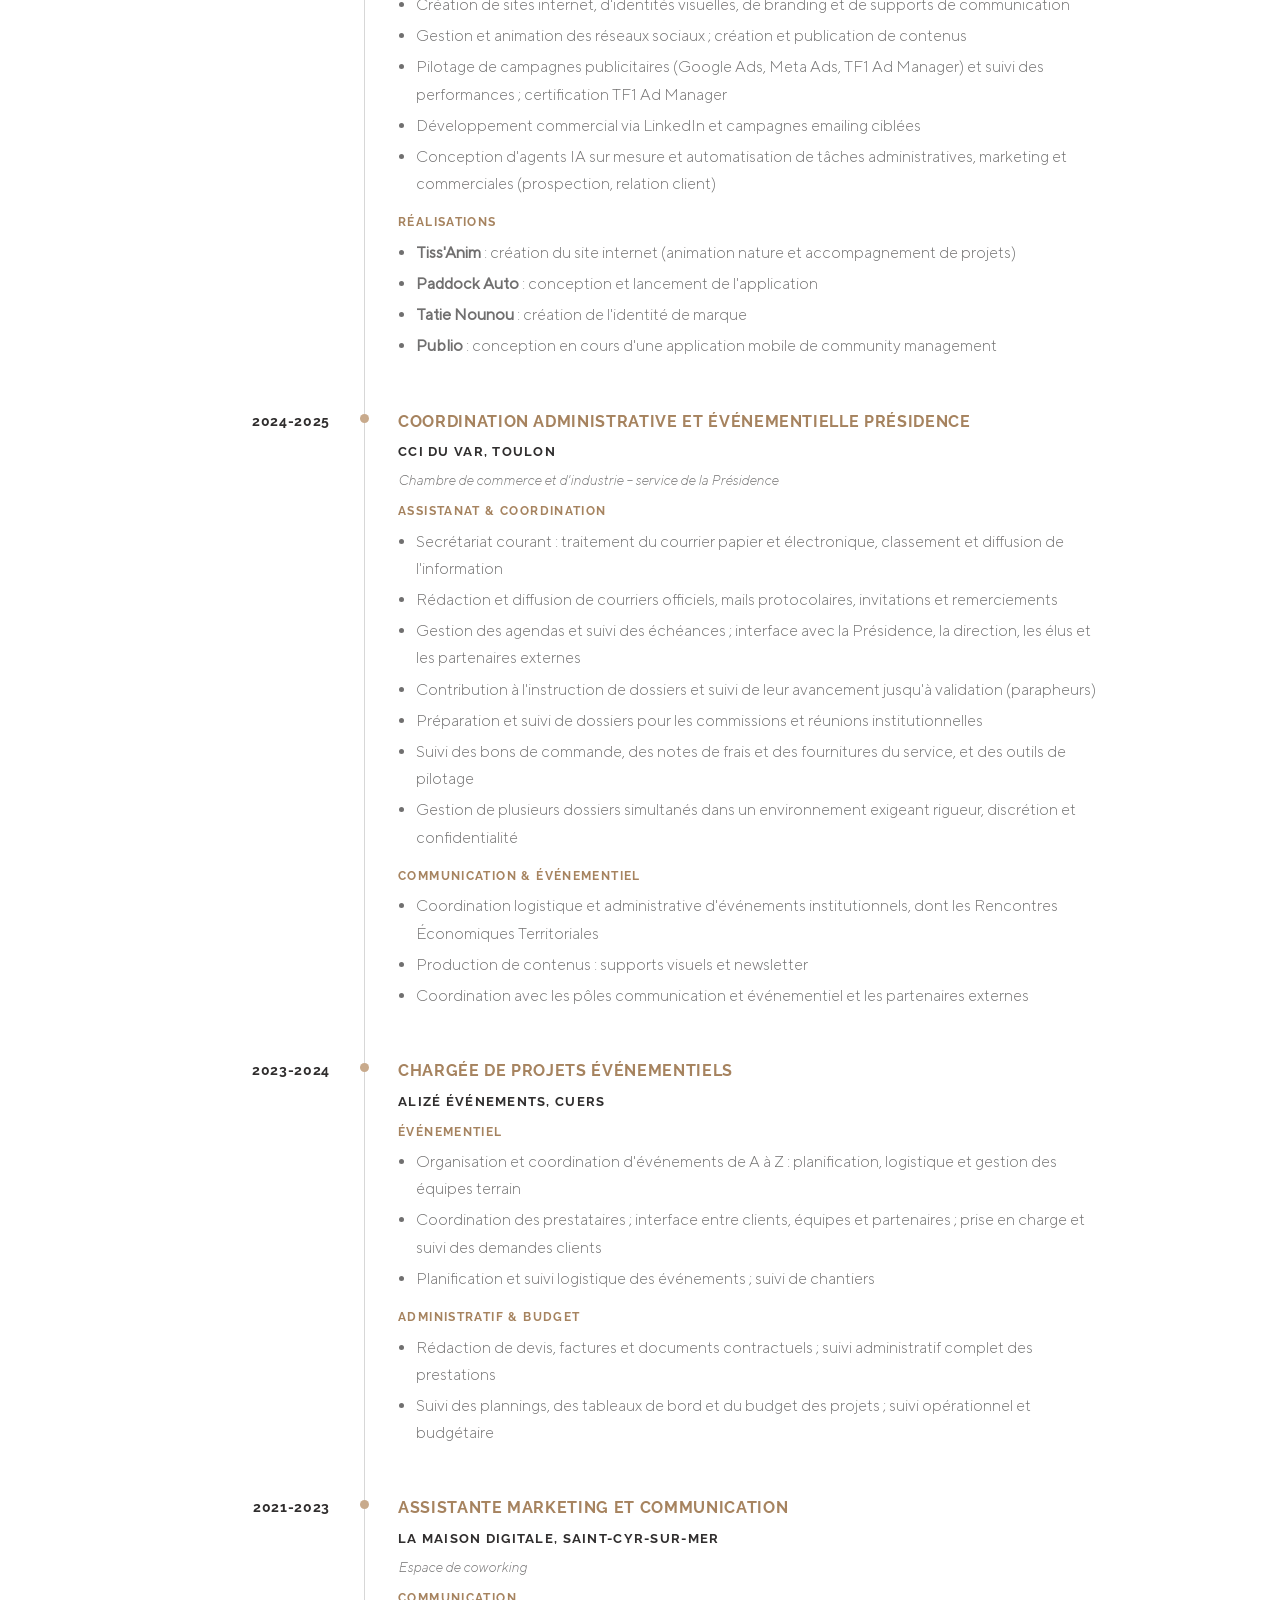
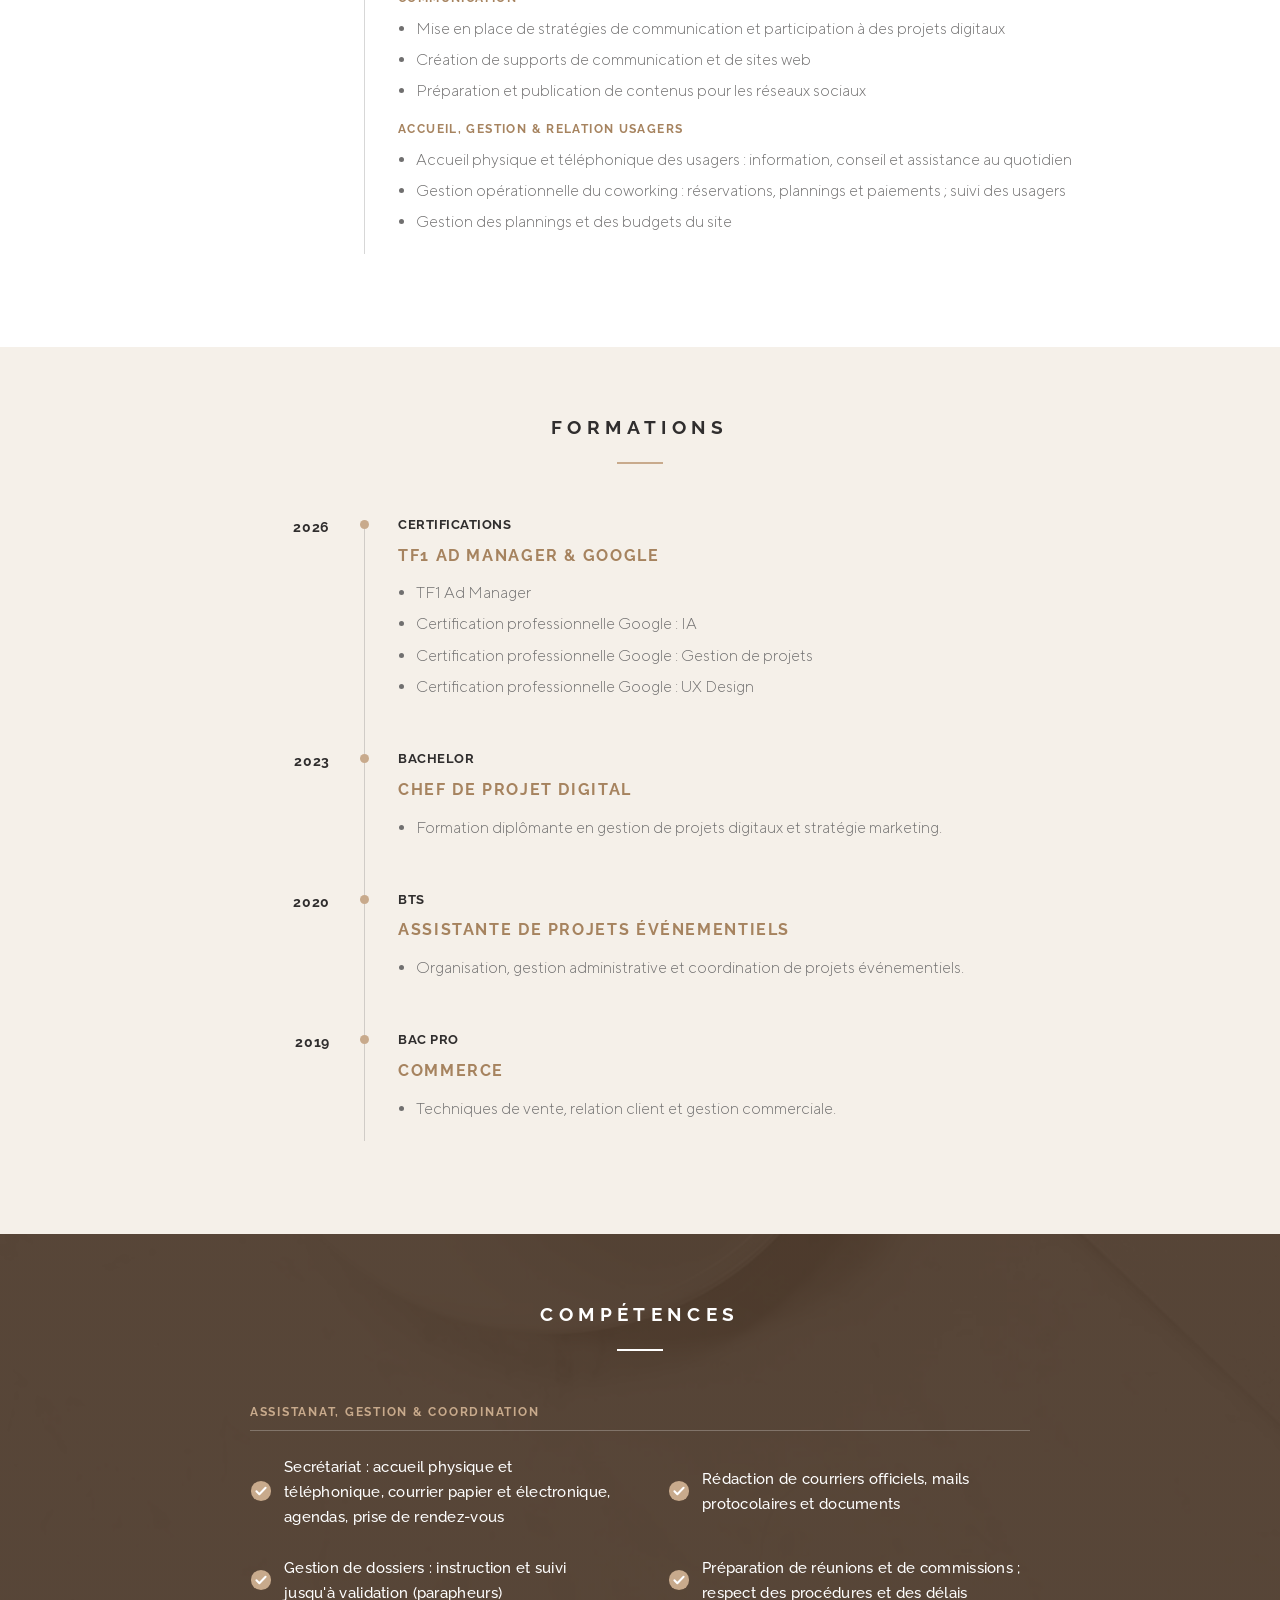
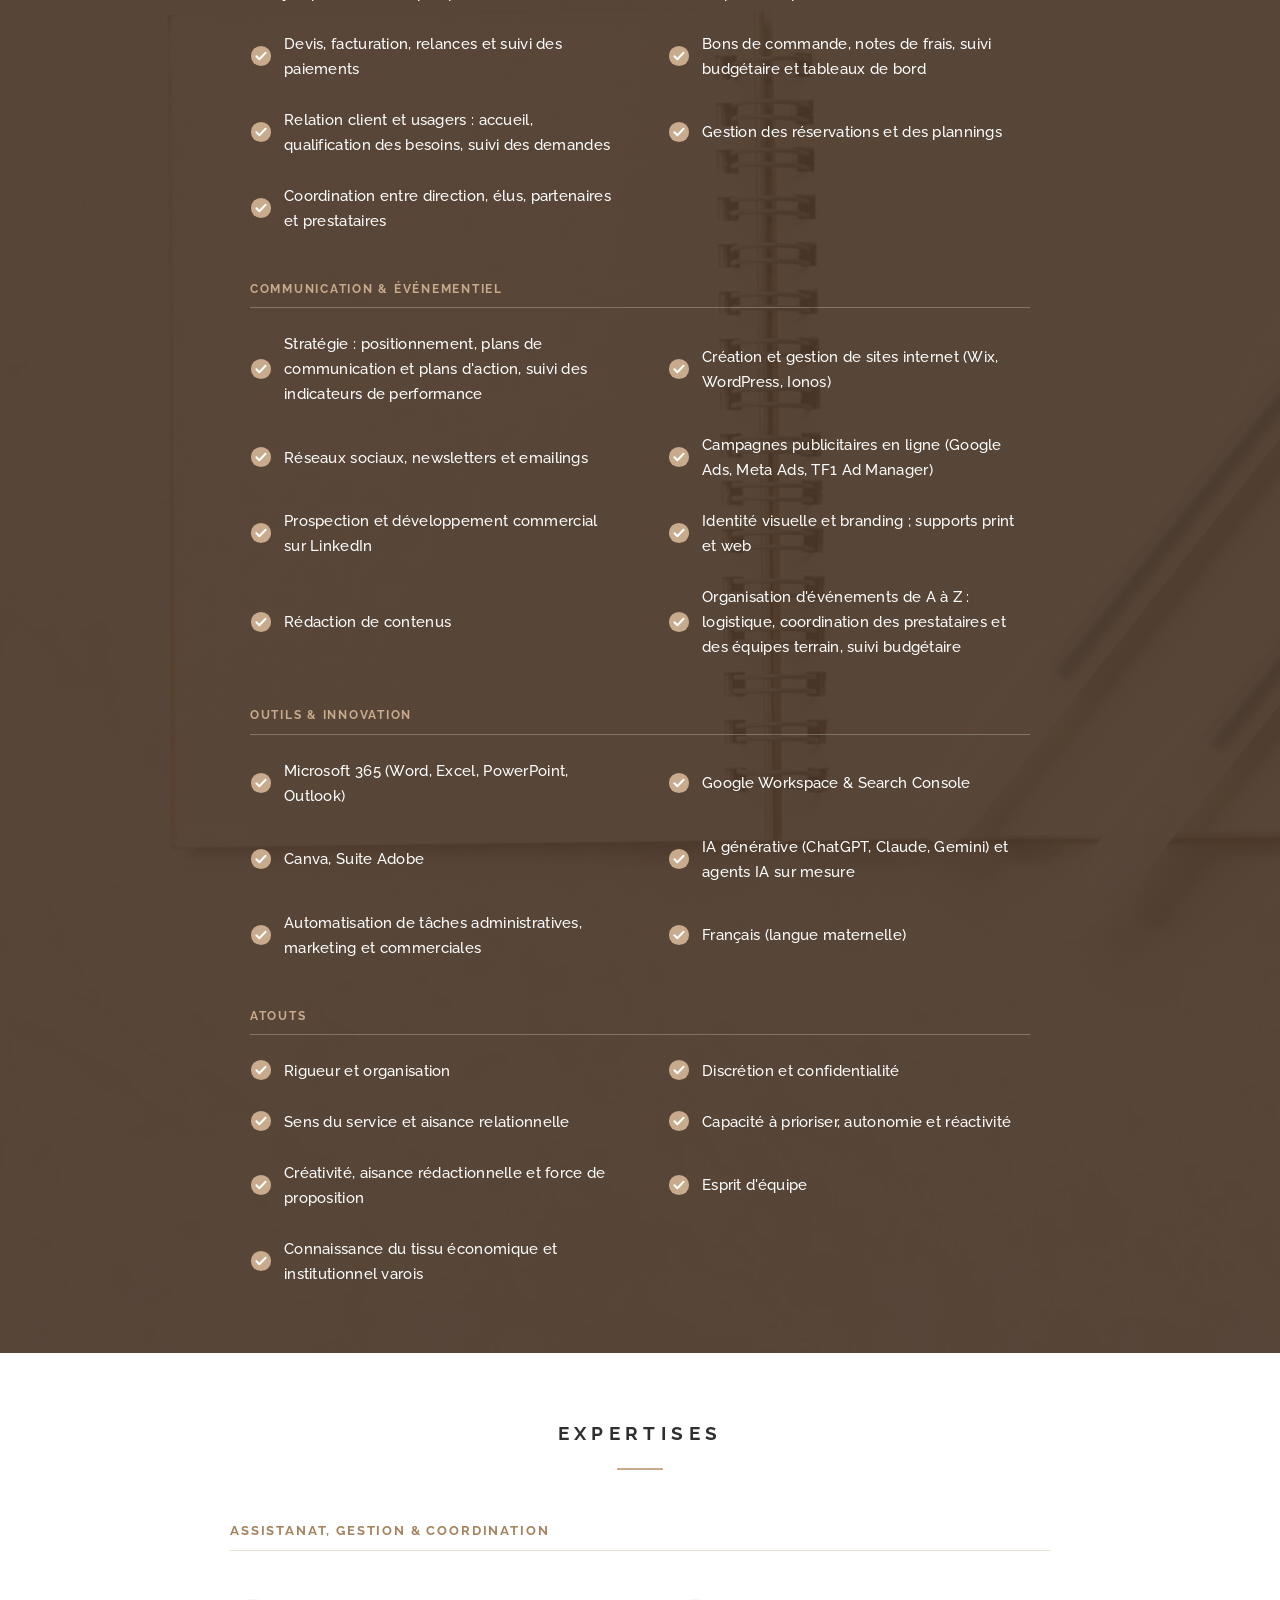
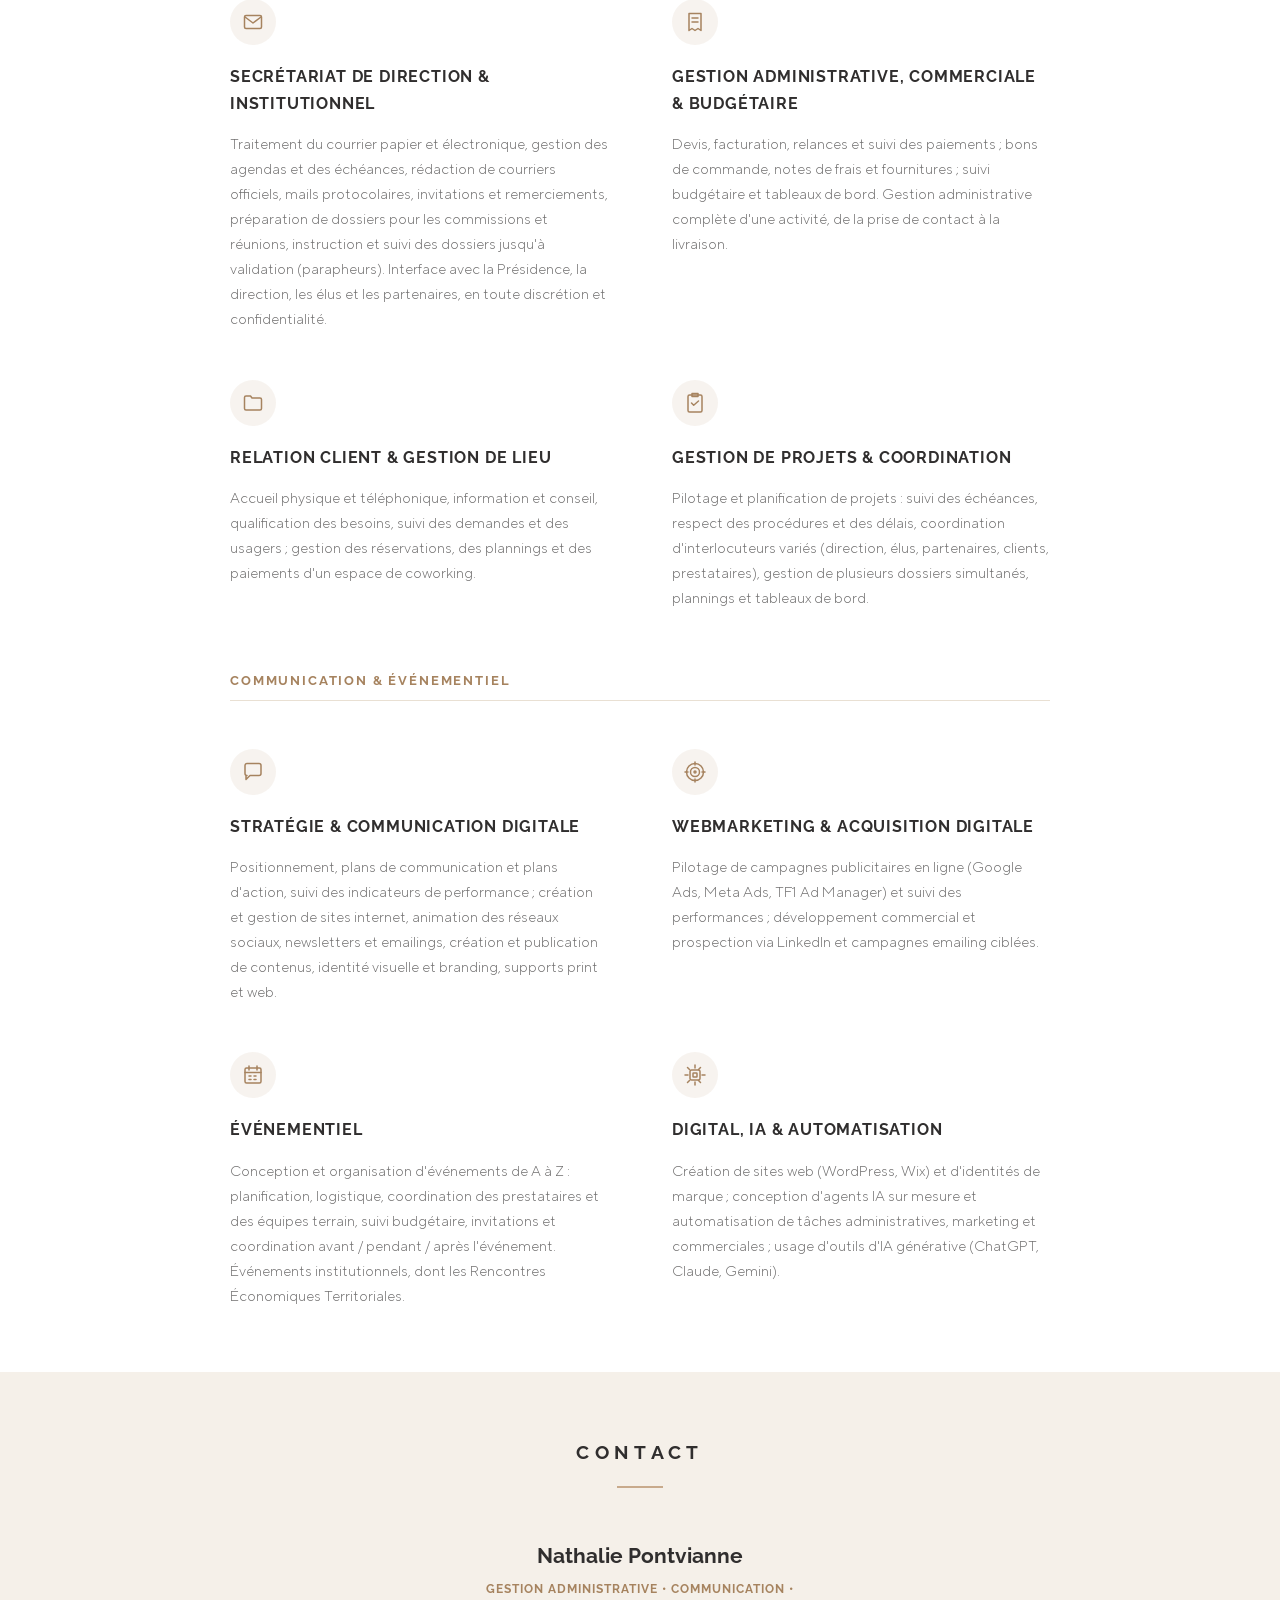
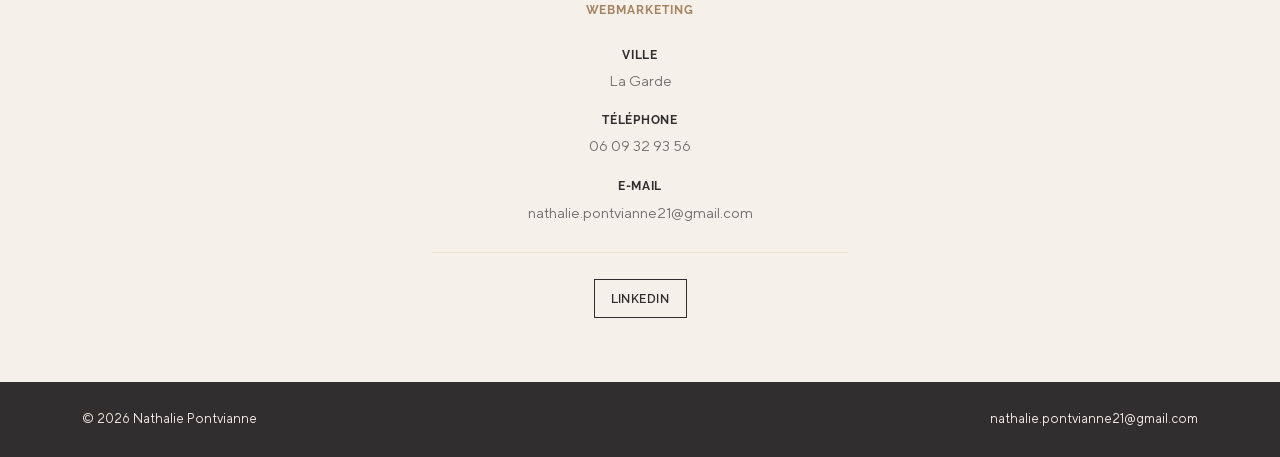
==== commit 029989ce: "Update index.html" ====
--- a/index.html
+++ b/index.html
@@ -12,7 +12,7 @@
 <link rel="icon" type="image/png" sizes="32x32" href="favicon-32.png">
 <link rel="icon" type="image/png" sizes="192x192" href="favicon-192.png">
 <link rel="apple-touch-icon" href="apple-touch-icon.png">
-<link rel="stylesheet" href="css/style.css?v=11">
+<link rel="stylesheet" href="css/style.css?v=12">
 <script>
   window.dataLayer = window.dataLayer || [];
   function gtag(){dataLayer.push(arguments);}
@@ -305,47 +305,63 @@
     </div>
     <div class="wrap">
       <div class="expertise-grid">
+        <div class="group-title">Assistanat, gestion & coordination</div>
+        <div class="item">
+          <span class="icon" aria-hidden="true">
+            <svg viewBox="0 0 24 24" fill="none" stroke="currentColor" stroke-width="1.5" stroke-linecap="round" stroke-linejoin="round"><rect x="3.5" y="5.5" width="17" height="13" rx="1.5"></rect><path d="M4 7l8 6 8-6"></path></svg>
+          </span>
+          <h3>Secrétariat de direction &amp; institutionnel</h3>
+          <p>Traitement du courrier papier et électronique, gestion des agendas et des échéances, rédaction de courriers officiels, mails protocolaires, invitations et remerciements, préparation de dossiers pour les commissions et réunions, instruction et suivi des dossiers jusqu'à validation (parapheurs). Interface avec la Présidence, la direction, les élus et les partenaires, en toute discrétion et confidentialité.</p>
+        </div>
+        <div class="item">
+          <span class="icon" aria-hidden="true">
+            <svg viewBox="0 0 24 24" fill="none" stroke="currentColor" stroke-width="1.5" stroke-linecap="round" stroke-linejoin="round"><path d="M6 3.5h12v17l-3-2-3 2-3-2-3 2z"></path><path d="M9 8h6M9 12h6"></path></svg>
+          </span>
+          <h3>Gestion administrative, commerciale &amp; budgétaire</h3>
+          <p>Devis, facturation, relances et suivi des paiements ; bons de commande, notes de frais et fournitures ; suivi budgétaire et tableaux de bord. Gestion administrative complète d'une activité, de la prise de contact à la livraison.</p>
+        </div>
         <div class="item">
           <span class="icon" aria-hidden="true">
             <svg viewBox="0 0 24 24" fill="none" stroke="currentColor" stroke-width="1.5" stroke-linecap="round" stroke-linejoin="round"><path d="M3.5 6.5A1.5 1.5 0 0 1 5 5h4.5l1.5 2H19A1.5 1.5 0 0 1 20.5 8.5v9A1.5 1.5 0 0 1 19 19H5A1.5 1.5 0 0 1 3.5 17.5v-11Z"></path></svg>
           </span>
-          <h3>Administration &amp; gestion de lieu</h3>
-          <p>Gestion d'agendas, courriers officiels, parapheurs, bons de commande et notes de frais ; gestion opérationnelle d'un espace de coworking (réservations, planning, accueil).</p>
-        </div>
+          <h3>Relation client &amp; gestion de lieu</h3>
+          <p>Accueil physique et téléphonique, information et conseil, qualification des besoins, suivi des demandes et des usagers ; gestion des réservations, des plannings et des paiements d'un espace de coworking.</p>
+        </div>
+        <div class="item">
+          <span class="icon" aria-hidden="true">
+            <svg viewBox="0 0 24 24" fill="none" stroke="currentColor" stroke-width="1.5" stroke-linecap="round" stroke-linejoin="round"><rect x="5" y="4" width="14" height="17" rx="1.5"></rect><path d="M9 2.5h6v3H9z"></path><path d="M8.5 12l2.2 2.2L15.5 10"></path></svg>
+          </span>
+          <h3>Gestion de projets &amp; coordination</h3>
+          <p>Pilotage et planification de projets : suivi des échéances, respect des procédures et des délais, coordination d'interlocuteurs variés (direction, élus, partenaires, clients, prestataires), gestion de plusieurs dossiers simultanés, plannings et tableaux de bord.</p>
+        </div>
+        <div class="group-title">Communication &amp; événementiel</div>
         <div class="item">
           <span class="icon" aria-hidden="true">
             <svg viewBox="0 0 24 24" fill="none" stroke="currentColor" stroke-width="1.5" stroke-linecap="round" stroke-linejoin="round"><path d="M4 5.5A2 2 0 0 1 6 3.5h12A2 2 0 0 1 20 5.5v8A2 2 0 0 1 18 15.5H9l-4 4v-4H6A2 2 0 0 1 4 13.5v-8Z"></path></svg>
           </span>
-          <h3>Communication &amp; contenus</h3>
-          <p>Stratégie de communication institutionnelle, digitale et événementielle : création de contenus, supports de communication, newsletters et réseaux sociaux.</p>
+          <h3>Stratégie &amp; communication digitale</h3>
+          <p>Positionnement, plans de communication et plans d'action, suivi des indicateurs de performance ; création et gestion de sites internet, animation des réseaux sociaux, newsletters et emailings, création et publication de contenus, identité visuelle et branding, supports print et web.</p>
         </div>
         <div class="item">
           <span class="icon" aria-hidden="true">
             <svg viewBox="0 0 24 24" fill="none" stroke="currentColor" stroke-width="1.5" stroke-linecap="round" stroke-linejoin="round"><circle cx="12" cy="12" r="8.5"></circle><circle cx="12" cy="12" r="4.5"></circle><circle cx="12" cy="12" r="1"></circle><path d="M12 2v3M12 19v3M2 12h3M19 12h3"></path></svg>
           </span>
           <h3>Webmarketing &amp; acquisition digitale</h3>
-          <p>Stratégie digitale et pilotage de campagnes publicitaires programmatiques (TF1 Ad Manager, Google Ads, Meta Ads), développement commercial via LinkedIn et emailing ciblé.</p>
-        </div>
-        <div class="item">
-          <span class="icon" aria-hidden="true">
-            <svg viewBox="0 0 24 24" fill="none" stroke="currentColor" stroke-width="1.5" stroke-linecap="round" stroke-linejoin="round"><rect x="5" y="4" width="14" height="17" rx="1.5"></rect><path d="M9 2.5h6v3H9z"></path><path d="M8.5 12l2.2 2.2L15.5 10"></path></svg>
-          </span>
-          <h3>Gestion de projets &amp; coordination</h3>
-          <p>Pilotage et planification de projets : suivi des échéances, coordination d'intervenants et prestataires, tableaux de bord et suivi budgétaire.</p>
+          <p>Pilotage de campagnes publicitaires en ligne (Google Ads, Meta Ads, TF1 Ad Manager) et suivi des performances ; développement commercial et prospection via LinkedIn et campagnes emailing ciblées.</p>
         </div>
         <div class="item">
           <span class="icon" aria-hidden="true">
             <svg viewBox="0 0 24 24" fill="none" stroke="currentColor" stroke-width="1.5" stroke-linecap="round" stroke-linejoin="round"><rect x="4" y="5" width="16" height="15" rx="1.5"></rect><path d="M4 9.5h16M8 3v4M16 3v4"></path><path d="M8 13h2M13 13h2M8 16.5h2M13 16.5h2"></path></svg>
           </span>
           <h3>Événementiel</h3>
-          <p>Conception et organisation d'événements de A à Z : logistique, équipes terrain, prestataires, invitations et coordination avant / pendant / après événement.</p>
+          <p>Conception et organisation d'événements de A à Z : planification, logistique, coordination des prestataires et des équipes terrain, suivi budgétaire, invitations et coordination avant / pendant / après l'événement. Événements institutionnels, dont les Rencontres Économiques Territoriales.</p>
         </div>
         <div class="item">
           <span class="icon" aria-hidden="true">
             <svg viewBox="0 0 24 24" fill="none" stroke="currentColor" stroke-width="1.5" stroke-linecap="round" stroke-linejoin="round"><rect x="7" y="7" width="10" height="10" rx="1.5"></rect><rect x="10" y="10" width="4" height="4" rx="0.5"></rect><path d="M12 2v3M12 19v3M2 12h3M19 12h3M4.5 4.5l2 2M17.5 4.5l-2 2M4.5 19.5l2-2M17.5 19.5l-2-2"></path></svg>
           </span>
           <h3>Digital, IA &amp; automatisation</h3>
-          <p>Création de sites web, identité visuelle et branding ; conception d'agents IA sur-mesure pour l'automatisation de la prospection et de la relation client.</p>
+          <p>Création de sites web (WordPress, Wix) et d'identités de marque ; conception d'agents IA sur mesure et automatisation de tâches administratives, marketing et commerciales ; usage d'outils d'IA générative (ChatGPT, Claude, Gemini).</p>
         </div>
       </div>
     </div>
--- a/css/style.css
+++ b/css/style.css
@@ -494,6 +494,19 @@
   margin: 0 auto;
   text-align: left;
 }
+
+.expertise-grid .group-title {
+  grid-column: 1 / -1;
+  padding-bottom: 8px;
+  border-bottom: 1px solid var(--sand-line);
+  color: var(--primary-dark);
+  font-family: 'Raleway', sans-serif;
+  font-size: 0.82rem;
+  font-weight: 700;
+  letter-spacing: 0.14em;
+  text-transform: uppercase;
+}
+.expertise-grid .group-title:not(:first-child) { margin-top: 12px; }
 
 .expertise-grid .item h3 {
   font-size: 1rem;
